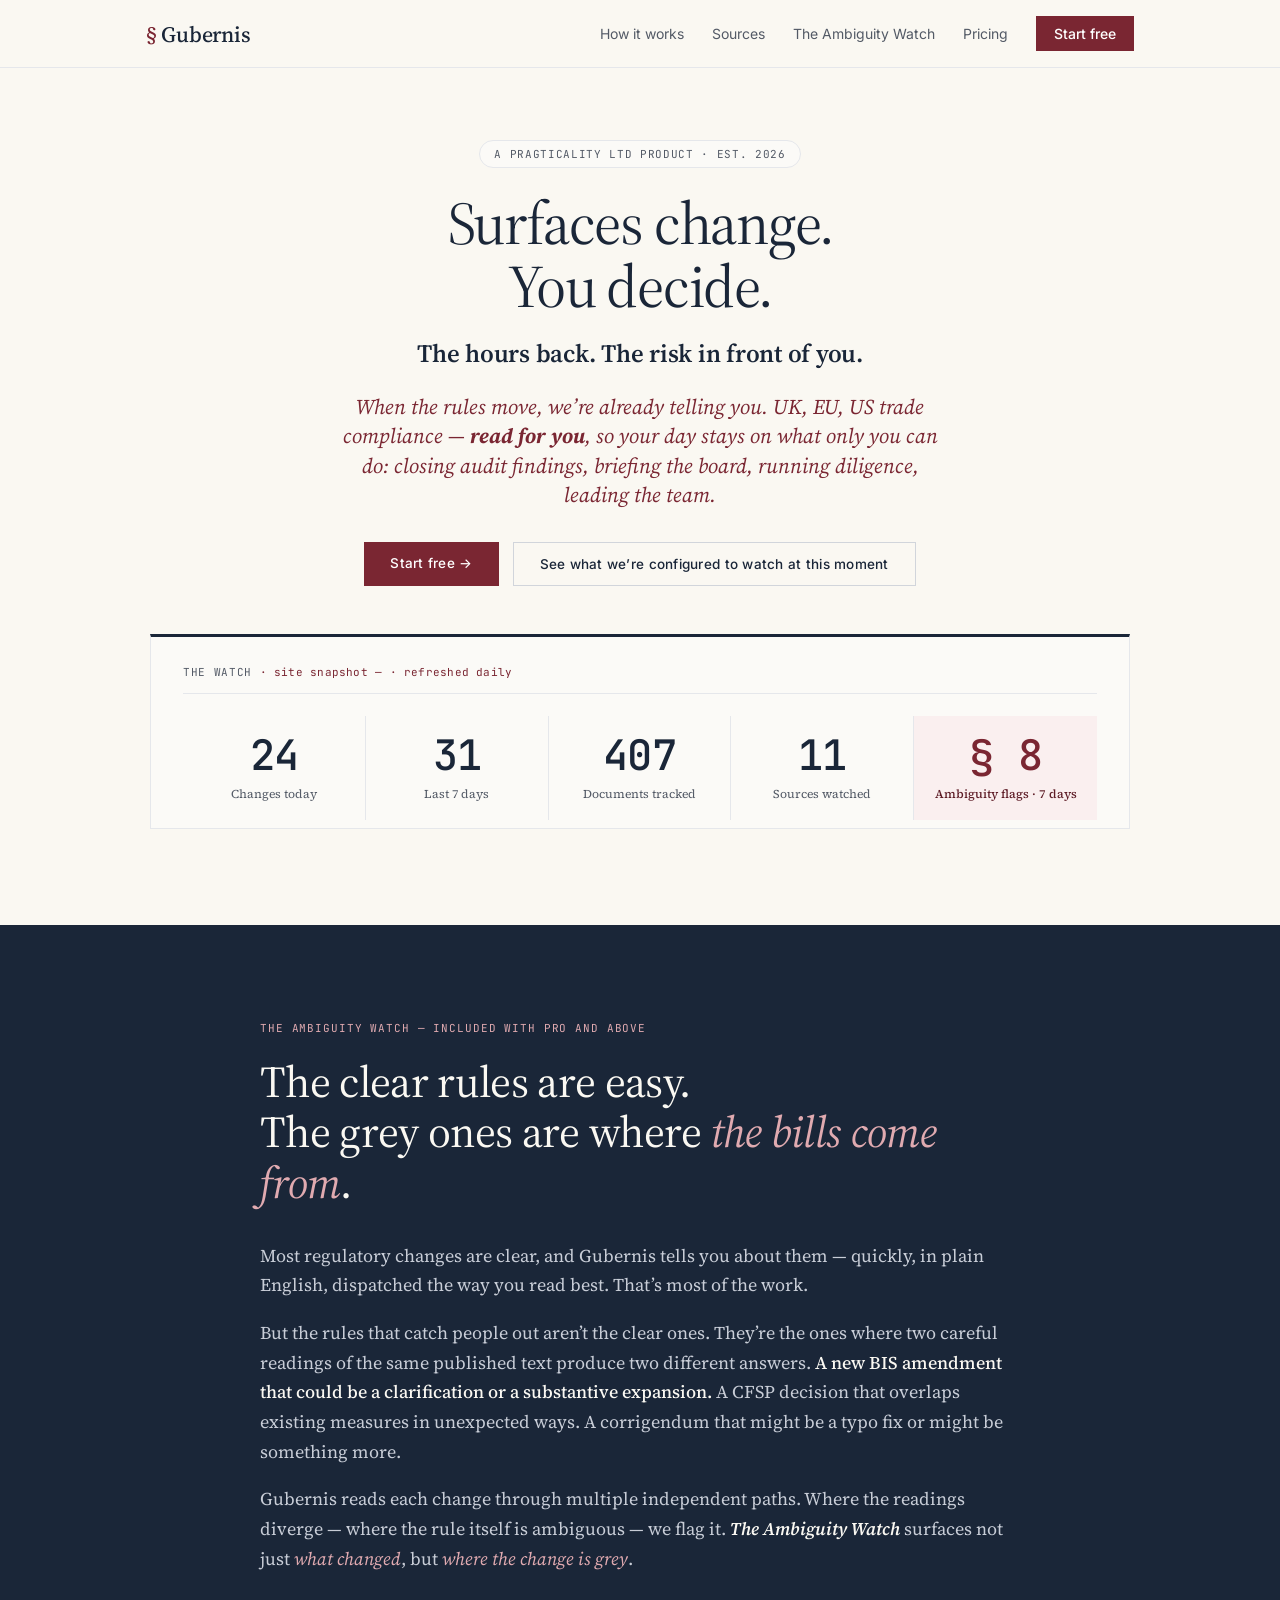
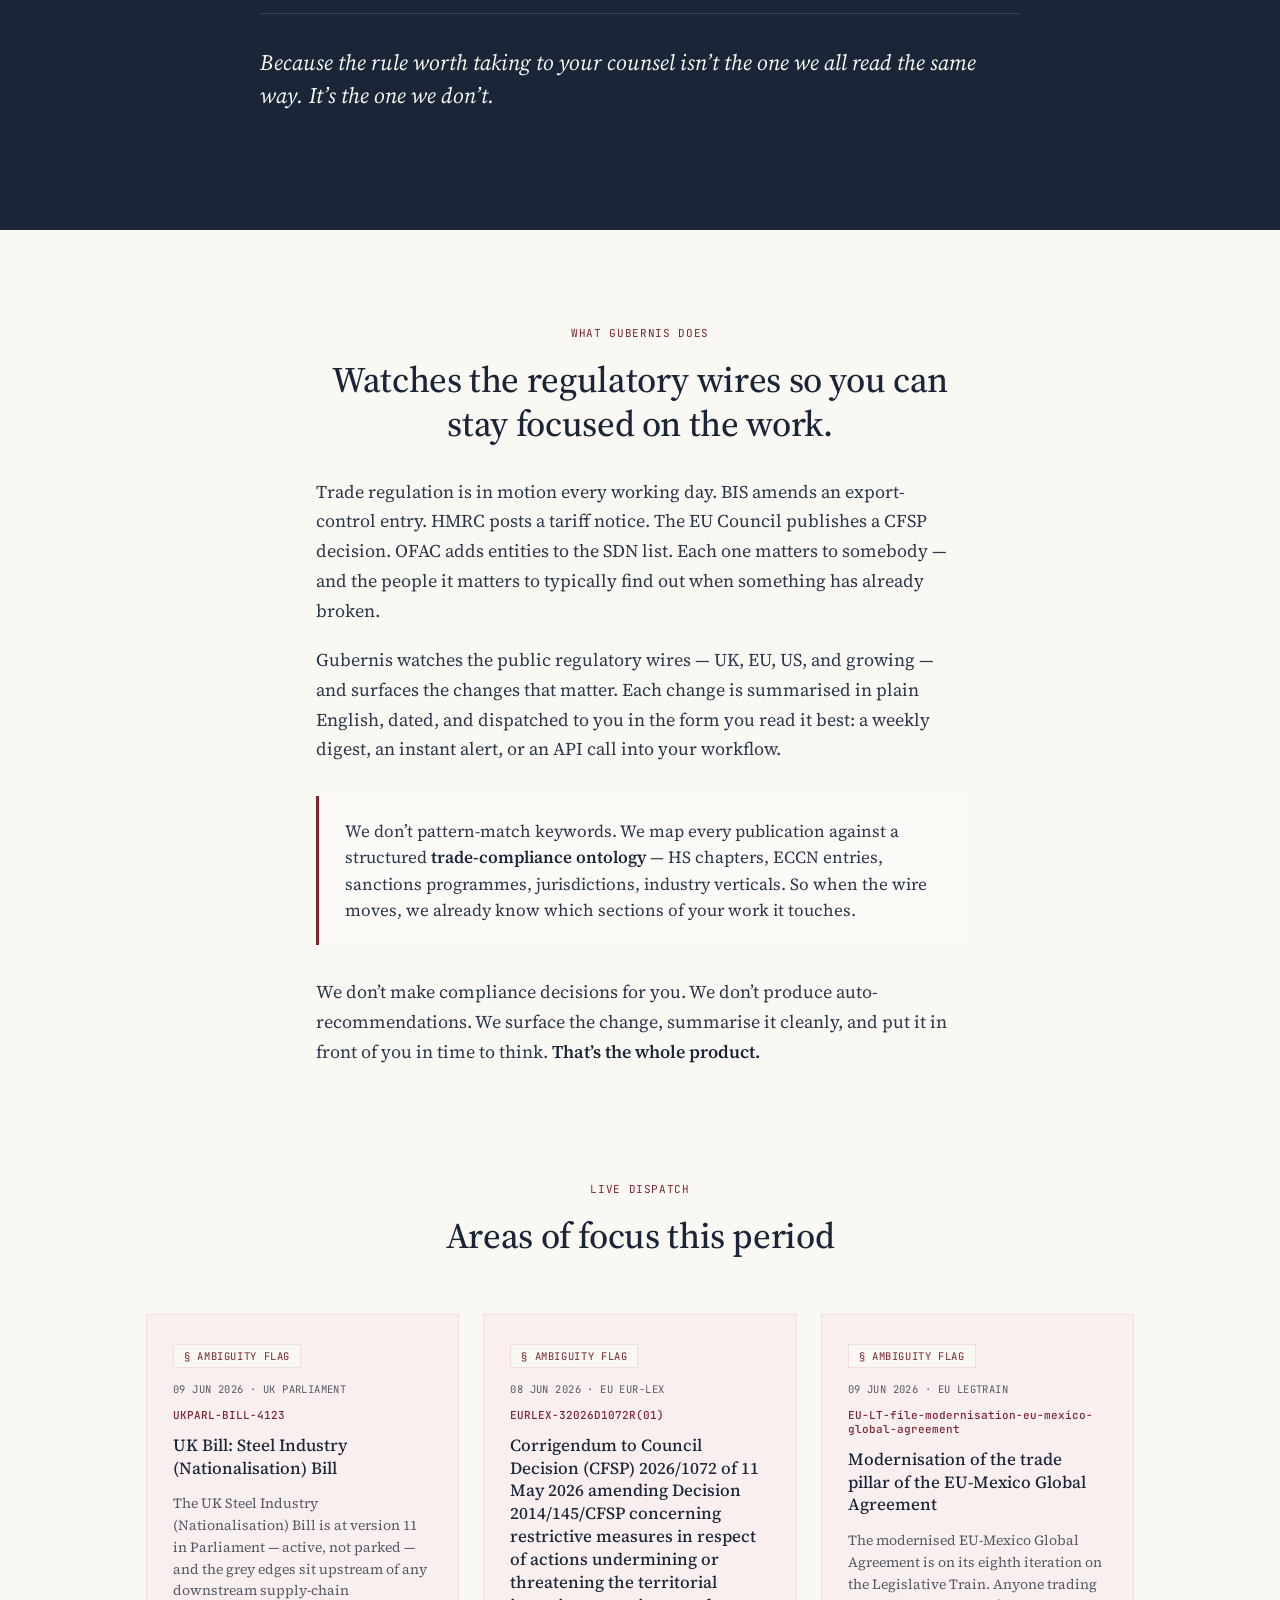
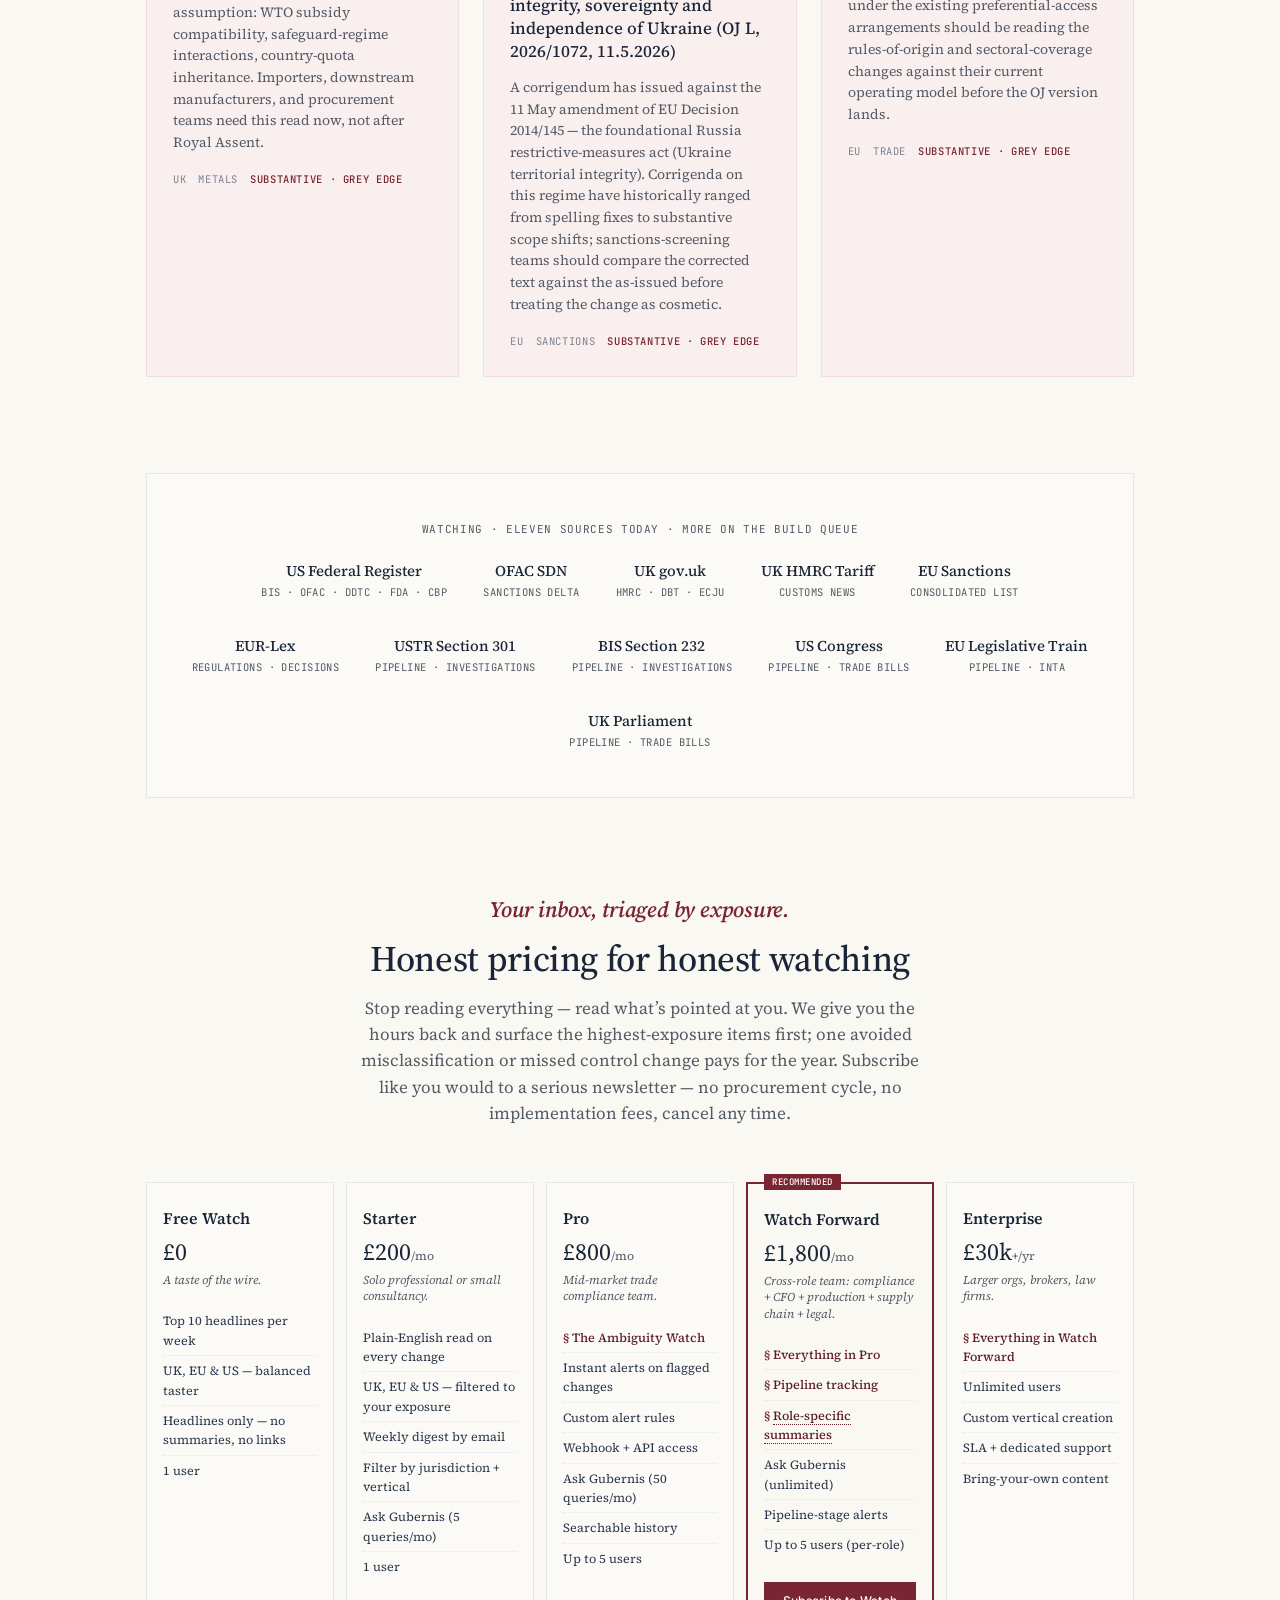
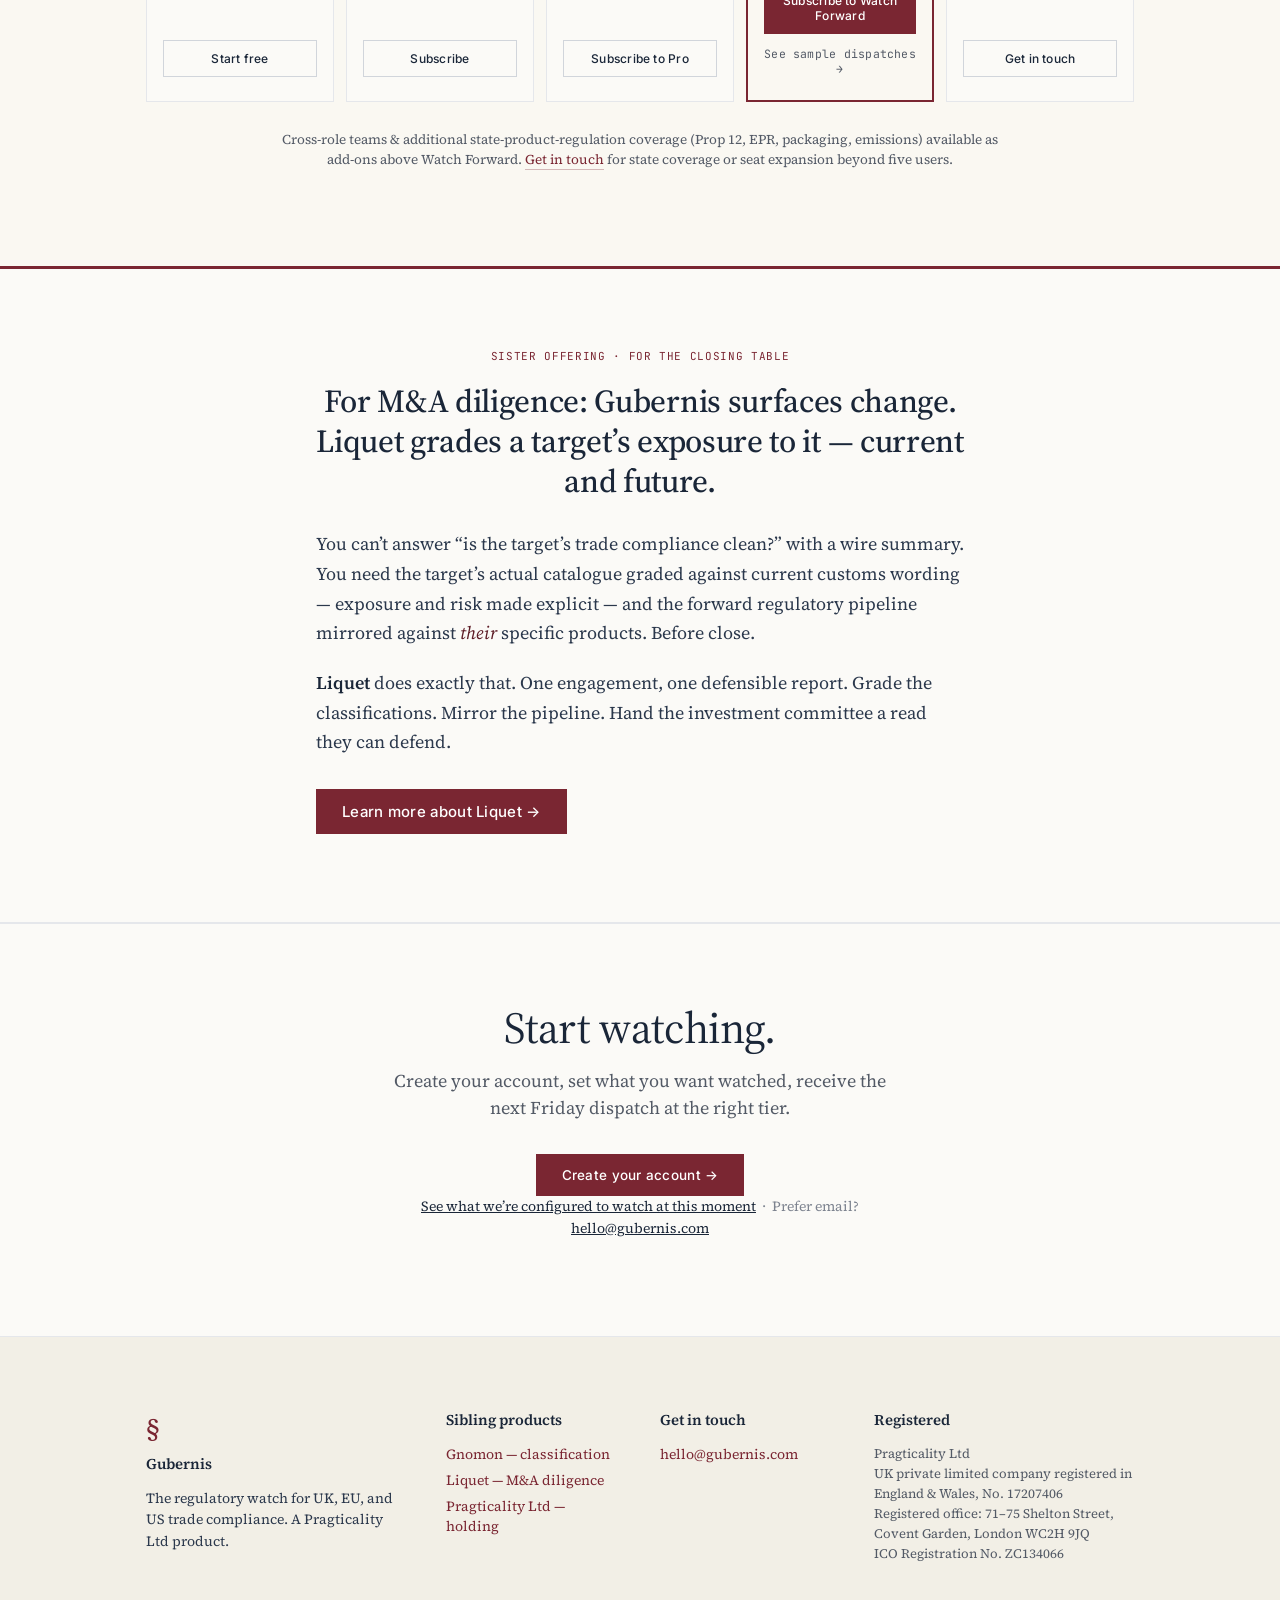
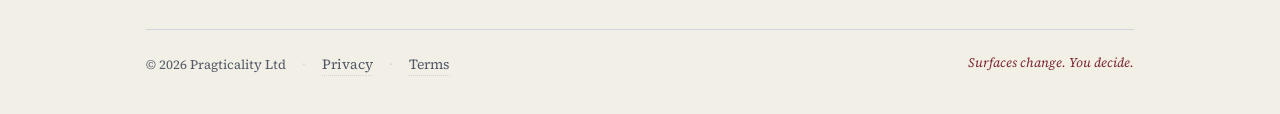
==== index.html @ a8a23b2e "pricing: free tier becomes 3-jurisdiction headlines-only taster; Starter pitch sharpened Mirrors the" ====
<!DOCTYPE html>
<html lang="en-GB">
<head>
<meta charset="UTF-8" />
<meta name="viewport" content="width=device-width, initial-scale=1.0" />
<title>Gubernis — Surfaces change. You decide.</title>
<meta name="description" content="Gubernis watches the regulatory wires — UK, EU, US — and surfaces the changes that matter. The Ambiguity Watch flags the rules where careful readings diverge. A Pragticality Ltd product." />
<meta name="theme-color" content="#FAF8F2" />

<!-- Open Graph -->
<meta property="og:title" content="Gubernis — Surfaces change. You decide." />
<meta property="og:description" content="Watches the regulatory wires; surfaces what changed; flags the grey edges. When the rules move, we're already telling you." />
<meta property="og:type" content="website" />
<meta property="og:url" content="https://gubernis.com/" />

<link rel="icon" type="image/svg+xml" href="/favicon.svg" />
<link rel="preconnect" href="https://fonts.googleapis.com">
<link rel="preconnect" href="https://fonts.gstatic.com" crossorigin>
<link href="https://fonts.googleapis.com/css2?family=Source+Serif+4:ital,opsz,wght@0,8..60,300;0,8..60,400;0,8..60,500;0,8..60,600;0,8..60,700;1,8..60,400&family=JetBrains+Mono:ital,wght@0,400;0,500;1,400&family=Inter:wght@400;500;600&display=swap" rel="stylesheet">
<link rel="stylesheet" href="/styles.css">
</head>

<body>

<header class="site-nav">
  <div class="container">
    <a href="/" class="wordmark"><span class="section-mark">§</span>Gubernis</a>
    <nav class="nav-links">
      <a href="#how-it-works">How it works</a>
      <a href="#sources">Sources</a>
      <a href="#ambiguity-watch">The Ambiguity Watch</a>
      <a href="#pricing">Pricing</a>
      <a href="https://app.gubernis.com/gubernis/app" class="cta">Start free</a>
    </nav>
  </div>
</header>

<main>

<!-- HERO -->
<section class="hero">
  <div class="container">
    <div class="badge">A Pragticality Ltd product · est. 2026</div>
    <h1>Surfaces change.<br/>You decide.</h1>
    <p class="hero-kicker">The hours back. The risk in front of you.</p>
    <div class="lead">When the rules move, we&rsquo;re already telling you. UK, EU, US trade compliance &mdash; <strong>read for you</strong>, so your day stays on what only you can do: closing audit findings, briefing the board, running diligence, leading the team.</div>
    <div class="cta-row">
      <a href="https://app.gubernis.com/gubernis/app" class="button primary-btn">Start free &rarr;</a>
      <a href="#this-week" class="button secondary-btn">See what we&rsquo;re configured to watch at this moment</a>
    </div>
  </div>
</section>

<!-- THE WATCH — live ledger -->
<section class="watch-section">
  <div class="container">
    <div class="ledger">
      <div class="ledger-label">
        The Watch
        <span class="ledger-time">· site snapshot <span data-count="as-of">—</span> · refreshed daily</span>
      </div>

      <div class="ledger-grid">
        <div class="ledger-cell">
          <div class="ledger-number" data-count="changes-today">24</div>
          <div class="ledger-caption">Changes today</div>
        </div>
        <div class="ledger-cell">
          <div class="ledger-number" data-count="changes-7d">31</div>
          <div class="ledger-caption">Last 7 days</div>
        </div>
        <div class="ledger-cell">
          <div class="ledger-number" data-count="documents-tracked">407</div>
          <div class="ledger-caption">Documents tracked</div>
        </div>
        <div class="ledger-cell">
          <div class="ledger-number" data-count="sources">11</div>
          <div class="ledger-caption">Sources watched</div>
        </div>
        <div class="ledger-cell oxblood">
          <div class="ledger-number" data-count="ambiguity-7d">&sect; 8</div>
          <div class="ledger-caption">Ambiguity flags &middot; 7 days</div>
        </div>
      </div>
    </div>
  </div>
</section>

<!-- AMBIGUITY WATCH — feature section on navy -->
<section id="ambiguity-watch" class="ambiguity-section">
  <div class="container container-narrow">
    <div class="section-label">The Ambiguity Watch — included with Pro and above</div>
    <h2>The clear rules are easy.<br/>The grey ones are where <em>the bills come from</em>.</h2>

    <div class="ambiguity-body">
      <p>
        Most regulatory changes are clear, and Gubernis tells you about them &mdash; quickly, in plain English, dispatched the way you read best. That&rsquo;s most of the work.
      </p>
      <p>
        But the rules that catch people out aren&rsquo;t the clear ones. They&rsquo;re the ones where two careful readings of the same published text produce two different answers. <strong>A new BIS amendment that could be a clarification or a substantive expansion.</strong> A CFSP decision that overlaps existing measures in unexpected ways. A corrigendum that might be a typo fix or might be something more.
      </p>
      <p>
        Gubernis reads each change through multiple independent paths. Where the readings diverge &mdash; where the rule itself is ambiguous &mdash; we flag it.
        <span class="watch-name">The Ambiguity Watch</span>
        surfaces not just <em>what changed</em>, but <em>where the change is grey</em>.
      </p>
      <p class="closer">
        Because the rule worth taking to your counsel isn&rsquo;t the one we all read the same way. It&rsquo;s the one we don&rsquo;t.
      </p>
    </div>
  </div>
</section>

<!-- WHAT GUBERNIS DOES — intro with ontology -->
<section id="how-it-works" class="intro-section">
  <div class="container container-narrow">
    <div class="section-label">What Gubernis does</div>
    <h2>Watches the regulatory wires so you can stay focused on the work.</h2>

    <div class="intro-body">
      <p>
        Trade regulation is in motion every working day. BIS amends an export-control entry. HMRC posts a tariff notice. The EU Council publishes a CFSP decision. OFAC adds entities to the SDN list. Each one matters to somebody &mdash; and the people it matters to typically find out when something has already broken.
      </p>
      <p>
        Gubernis watches the public regulatory wires &mdash; UK, EU, US, and growing &mdash; and surfaces the changes that matter. Each change is summarised in plain English, dated, and dispatched to you in the form you read it best: a weekly digest, an instant alert, or an API call into your workflow.
      </p>
      <span class="ontology-callout">
        We don&rsquo;t pattern-match keywords. We map every publication against a structured <strong>trade-compliance ontology</strong> &mdash; HS chapters, ECCN entries, sanctions programmes, jurisdictions, industry verticals. So when the wire moves, we already know which sections of your work it touches.
      </span>
      <p>
        We don&rsquo;t make compliance decisions for you. We don&rsquo;t produce auto-recommendations. We surface the change, summarise it cleanly, and put it in front of you in time to think. <strong>That&rsquo;s the whole product.</strong>
      </p>
    </div>
  </div>
</section>

<!-- WHAT CHANGED THIS WEEK -->
<section id="this-week" class="changed-section">
  <div class="container">
    <div class="section-head">
      <div class="section-label">Live dispatch</div>
      <h2>Areas of focus this period</h2>
    </div>

    <div class="featured-grid">
      <!-- featured-cards: start (managed by scripts/refresh_this_week_cards.py) -->

      <article class="card ambiguous">
        <span class="watch-flag">§ ambiguity flag</span>
        <div class="ts">09 Jun 2026 · UK Parliament</div>
        <div class="id">UKPARL-BILL-4123</div>
        <h3 class="card-title">UK Bill: Steel Industry (Nationalisation) Bill</h3>
        <p class="card-summary">The UK Steel Industry (Nationalisation) Bill is at version 11 in Parliament — active, not parked — and the grey edges sit upstream of any downstream supply-chain assumption: WTO subsidy compatibility, safeguard-regime interactions, country-quota inheritance. Importers, downstream manufacturers, and procurement teams need this read now, not after Royal Assent.</p>
        <div class="card-tags">
          <span class="tag">UK</span>
          <span class="tag">metals</span>
          <span class="tag sev">substantive · grey edge</span>
        </div>
      </article>

      <article class="card ambiguous">
        <span class="watch-flag">§ ambiguity flag</span>
        <div class="ts">08 Jun 2026 · EU EUR-Lex</div>
        <div class="id">EURLEX-32026D1072R(01)</div>
        <h3 class="card-title">Corrigendum to Council Decision (CFSP) 2026/1072 of 11 May 2026 amending Decision 2014/145/CFSP concerning restrictive measures in respect of actions undermining or threatening the territorial integrity, sovereignty and independence of Ukraine (OJ L, 2026/1072, 11.5.2026)</h3>
        <p class="card-summary">A corrigendum has issued against the 11 May amendment of EU Decision 2014/145 — the foundational Russia restrictive-measures act (Ukraine territorial integrity). Corrigenda on this regime have historically ranged from spelling fixes to substantive scope shifts; sanctions-screening teams should compare the corrected text against the as-issued before treating the change as cosmetic.</p>
        <div class="card-tags">
          <span class="tag">EU</span>
          <span class="tag">sanctions</span>
          <span class="tag sev">substantive · grey edge</span>
        </div>
      </article>

      <article class="card ambiguous">
        <span class="watch-flag">§ ambiguity flag</span>
        <div class="ts">09 Jun 2026 · EU LegTrain</div>
        <div class="id">EU-LT-file-modernisation-eu-mexico-global-agreement</div>
        <h3 class="card-title">Modernisation of the trade pillar of the EU-Mexico Global Agreement</h3>
        <p class="card-summary">The modernised EU-Mexico Global Agreement is on its eighth iteration on the Legislative Train. Anyone trading under the existing preferential-access arrangements should be reading the rules-of-origin and sectoral-coverage changes against their current operating model before the OJ version lands.</p>
        <div class="card-tags">
          <span class="tag">EU</span>
          <span class="tag">trade</span>
          <span class="tag sev">substantive · grey edge</span>
        </div>
      </article>

      <!-- featured-cards: end -->
    </div>
  </div>
</section>

<!-- SOURCES -->
<section id="sources" class="sources-section">
  <div class="container">
    <div class="sources-bar">
      <div class="section-label">Watching · eleven sources today · more on the build queue</div>
      <div class="sources-row">
        <div class="source">
          <div class="source-name">US Federal Register</div>
          <div class="source-sub">BIS · OFAC · DDTC · FDA · CBP</div>
        </div>
        <div class="source">
          <div class="source-name">OFAC SDN</div>
          <div class="source-sub">sanctions delta</div>
        </div>
        <div class="source">
          <div class="source-name">UK gov.uk</div>
          <div class="source-sub">HMRC · DBT · ECJU</div>
        </div>
        <div class="source">
          <div class="source-name">UK HMRC Tariff</div>
          <div class="source-sub">customs news</div>
        </div>
        <div class="source">
          <div class="source-name">EU Sanctions</div>
          <div class="source-sub">consolidated list</div>
        </div>
        <div class="source">
          <div class="source-name">EUR-Lex</div>
          <div class="source-sub">regulations · decisions</div>
        </div>
        <div class="source">
          <div class="source-name">USTR Section 301</div>
          <div class="source-sub">pipeline · investigations</div>
        </div>
        <div class="source">
          <div class="source-name">BIS Section 232</div>
          <div class="source-sub">pipeline · investigations</div>
        </div>
        <div class="source">
          <div class="source-name">US Congress</div>
          <div class="source-sub">pipeline · trade bills</div>
        </div>
        <div class="source">
          <div class="source-name">EU Legislative Train</div>
          <div class="source-sub">pipeline · INTA</div>
        </div>
        <div class="source">
          <div class="source-name">UK Parliament</div>
          <div class="source-sub">pipeline · trade bills</div>
        </div>
      </div>
    </div>
  </div>
</section>

<!-- PRICING -->
<section id="pricing" class="pricing-section">
  <div class="container">
    <div class="section-head">
      <div class="pricing-kicker">Your inbox, triaged by exposure.</div>
      <h2>Honest pricing for honest watching</h2>
      <p class="subhead">Stop reading everything &mdash; read what&rsquo;s pointed at you. We give you the hours back and surface the highest-exposure items first; one avoided misclassification or missed control change pays for the year. Subscribe like you would to a serious newsletter &mdash; no procurement cycle, no implementation fees, cancel any time.</p>
    </div>

    <div class="pricing-grid pricing-grid-five">

      <article class="tier">
        <div class="tier-name">Free Watch</div>
        <div class="tier-price">&pound;0</div>
        <div class="tier-for">A taste of the wire.</div>
        <ul class="tier-list">
          <li>Top 10 headlines per week</li>
          <li>UK, EU &amp; US &mdash; balanced taster</li>
          <li>Headlines only &mdash; no summaries, no links</li>
          <li>1 user</li>
        </ul>
        <a href="https://app.gubernis.com/gubernis/app" class="tier-cta">Start free</a>
      </article>

      <article class="tier">
        <div class="tier-name">Starter</div>
        <div class="tier-price">&pound;200<span class="tier-unit">/mo</span></div>
        <div class="tier-for">Solo professional or small consultancy.</div>
        <ul class="tier-list">
          <li>Plain-English read on every change</li>
          <li>UK, EU &amp; US &mdash; filtered to your exposure</li>
          <li>Weekly digest by email</li>
          <li>Filter by jurisdiction + vertical</li>
          <li>Ask Gubernis (5 queries/mo)</li>
          <li>1 user</li>
        </ul>
        <a href="https://app.gubernis.com/gubernis/app" class="tier-cta">Subscribe</a>
      </article>

      <article class="tier">
        <div class="tier-name">Pro</div>
        <div class="tier-price">&pound;800<span class="tier-unit">/mo</span></div>
        <div class="tier-for">Mid-market trade compliance team.</div>
        <ul class="tier-list">
          <li class="highlight">The Ambiguity Watch</li>
          <li>Instant alerts on flagged changes</li>
          <li>Custom alert rules</li>
          <li>Webhook + API access</li>
          <li>Ask Gubernis (50 queries/mo)</li>
          <li>Searchable history</li>
          <li>Up to 5 users</li>
        </ul>
        <a href="https://app.gubernis.com/gubernis/app" class="tier-cta">Subscribe to Pro</a>
      </article>

      <article class="tier recommended">
        <div class="tier-name">Watch Forward</div>
        <div class="tier-price">&pound;1,800<span class="tier-unit">/mo</span></div>
        <div class="tier-for">Cross-role team: compliance + CFO + production + supply chain + legal.</div>
        <ul class="tier-list">
          <li class="highlight">Everything in Pro</li>
          <li class="highlight">Pipeline tracking</li>
          <li class="highlight"><a href="/samples/" class="tier-inline-link">Role-specific summaries</a></li>
          <li>Ask Gubernis (unlimited)</li>
          <li>Pipeline-stage alerts</li>
          <li>Up to 5 users (per-role)</li>
        </ul>
        <a href="mailto:hello@gubernis.com?subject=Gubernis Watch Forward enquiry" class="tier-cta primary-cta">Subscribe to Watch Forward</a>
        <a href="/samples/" class="tier-secondary-link">See sample dispatches &rarr;</a>
      </article>

      <article class="tier">
        <div class="tier-name">Enterprise</div>
        <div class="tier-price">&pound;30k<span class="tier-unit">+/yr</span></div>
        <div class="tier-for">Larger orgs, brokers, law firms.</div>
        <ul class="tier-list">
          <li class="highlight">Everything in Watch Forward</li>
          <li>Unlimited users</li>
          <li>Custom vertical creation</li>
          <li>SLA + dedicated support</li>
          <li>Bring-your-own content</li>
        </ul>
        <a href="mailto:hello@gubernis.com?subject=Gubernis Enterprise enquiry" class="tier-cta">Get in touch</a>
      </article>

    </div>

    <p class="pricing-footnote">
      Cross-role teams &amp; additional state-product-regulation coverage (Prop&nbsp;12, EPR, packaging, emissions) available as
      add-ons above Watch Forward. <a href="mailto:hello@gubernis.com?subject=Gubernis add-ons enquiry">Get in touch</a>
      for state coverage or seat expansion beyond five users.
    </p>
  </div>
</section>

<!-- LIQUET TEASER — for the closing table -->
<section id="liquet" class="liquet-teaser-section">
  <div class="container container-narrow">
    <div class="section-label">Sister offering &middot; for the closing table</div>
    <h2>For M&amp;A diligence: Gubernis surfaces change.<br/>Liquet grades a target&rsquo;s exposure to it &mdash; current and future.</h2>
    <p>
      You can&rsquo;t answer &ldquo;is the target&rsquo;s trade compliance clean?&rdquo; with a wire summary. You need the target&rsquo;s actual catalogue graded against current customs wording &mdash; exposure and risk made explicit &mdash; and the forward regulatory pipeline mirrored against <em>their</em> specific products. Before close.
    </p>
    <p>
      <strong>Liquet</strong> does exactly that. One engagement, one defensible report. Grade the classifications. Mirror the pipeline. Hand the investment committee a read they can defend.
    </p>
    <a href="https://liquetma.com" class="liquet-cta">Learn more about Liquet &rarr;</a>
  </div>
</section>

<!-- FINAL CTA -->
<section id="sign-up" class="final-cta">
  <div class="container container-narrow">
    <h2>Start watching.</h2>
    <p>Create your account, set what you want watched, receive the next Friday dispatch at the right tier.</p>
    <a href="https://app.gubernis.com/gubernis/app" class="button primary-btn">Create your account &rarr;</a>
    <p class="cta-note">
      <a href="#this-week">See what we&rsquo;re configured to watch at this moment</a>
      &nbsp;&middot;&nbsp;
      Prefer email? <a href="mailto:hello@gubernis.com?subject=Gubernis enquiry">hello@gubernis.com</a>
    </p>
  </div>
</section>

</main>

<footer class="site-footer">
  <div class="container">
    <div class="footer-grid">
      <div>
        <div class="footer-mark">§</div>
        <h4>Gubernis</h4>
        <p>The regulatory watch for UK, EU, and US trade compliance. A Pragticality Ltd product.</p>
      </div>
      <div>
        <h4>Sibling products</h4>
        <a href="https://pragticality.com/ventures/#gnomon">Gnomon — classification</a>
        <a href="https://liquetma.com">Liquet — M&amp;A diligence</a>
        <a href="https://pragticality.com/">Pragticality Ltd — holding</a>
      </div>
      <div>
        <h4>Get in touch</h4>
        <a href="mailto:hello@gubernis.com">hello@gubernis.com</a>
      </div>
      <div>
        <h4>Registered</h4>
        <p class="small">
          Pragticality Ltd<br/>
          UK private limited company registered in<br/>
          England &amp; Wales, No. 17207406<br/>
          Registered office: 71&ndash;75 Shelton Street,<br/>
          Covent Garden, London WC2H 9JQ<br/>
          ICO Registration No. ZC134066
        </p>
      </div>
    </div>
    <div class="footer-bottom">
      <div class="footer-meta">
        <span>&copy; 2026 Pragticality Ltd</span>
        <span class="sep">·</span>
        <a href="/privacy/">Privacy</a>
        <span class="sep">·</span>
        <a href="/terms/">Terms</a>
      </div>
      <em>Surfaces change. You decide.</em>
    </div>
  </div>
</footer>

</body>
</html>
---- styles.css ----
/* ──────────────────────────────────────────────────────────────
   Gubernis — gubernis.com stylesheet
   Brand direction: pragticality-docs/gubernis/06_brand_direction.md
   Companion mockup: pragticality-docs/strategic_package/website/
                     gubernis-brand-direction.html
   ────────────────────────────────────────────────────────────── */

:root {
  --paper:        #FAF8F2;
  --paper-soft:   #F2EFE6;
  --paper-warm:   #FBFAF7;
  --ink:          #1A2638;
  --ink-soft:     #2B384C;
  --slate:        #535A66;
  --slate-soft:   #7D838F;
  --line:         #D1D5DB;
  --line-soft:    #E5E7EB;
  --oxblood:      #7A2632;
  --oxblood-deep: #5E1D27;
  --oxblood-soft: #F2DEE2;
  --oxblood-tint: #FAEFEF;
}

* { box-sizing: border-box; margin: 0; padding: 0; }
html { scroll-behavior: smooth; }
body {
  font-family: 'Source Serif 4', Georgia, serif;
  background: var(--paper);
  color: var(--ink);
  -webkit-font-smoothing: antialiased;
  text-rendering: optimizeLegibility;
  font-feature-settings: "kern" 1, "liga" 1;
}
a { color: var(--oxblood); text-decoration: none; }

.container {
  max-width: 1100px;
  margin: 0 auto;
  padding: 0 56px;
}
.container-narrow {
  max-width: 760px;
  margin: 0 auto;
}

/* The § mark — used in every wordmark */
.section-mark {
  color: var(--oxblood);
  font-weight: 500;
  font-style: normal;
  display: inline-block;
  margin-right: 0.18em;
  font-feature-settings: normal;
}

/* ────────────────────────────────────────────
   Site nav
   ──────────────────────────────────────────── */
.site-nav {
  border-bottom: 1px solid var(--line-soft);
  background: var(--paper);
  position: sticky;
  top: 0;
  z-index: 10;
  backdrop-filter: blur(8px);
  background: rgba(250, 248, 242, 0.95);
}
.site-nav .container {
  display: flex;
  justify-content: space-between;
  align-items: center;
  padding: 16px 56px;
}
.site-nav .wordmark {
  font-family: 'Source Serif 4', serif;
  font-size: 22px;
  font-weight: 500;
  color: var(--ink);
  letter-spacing: -0.005em;
}
.site-nav .nav-links {
  display: flex;
  gap: 28px;
  align-items: center;
  font-family: 'Inter', sans-serif;
  font-size: 14px;
}
.site-nav .nav-links a {
  color: var(--slate);
  transition: color 0.15s ease;
}
.site-nav .nav-links a:hover { color: var(--ink); }
.site-nav .nav-links a.cta {
  background: var(--oxblood);
  color: #FFFFFF;
  padding: 9px 18px;
  font-weight: 500;
  border-radius: 0;
}
.site-nav .nav-links a.cta:hover {
  background: var(--oxblood-deep);
  color: #FFFFFF;
}

/* ────────────────────────────────────────────
   Hero
   ──────────────────────────────────────────── */
.hero {
  padding: 72px 0 48px;
  text-align: center;
}
.hero .badge {
  display: inline-block;
  font-family: 'JetBrains Mono', monospace;
  font-size: 11px;
  color: var(--slate);
  background: var(--paper-warm);
  padding: 6px 14px;
  border: 1px solid var(--line-soft);
  border-radius: 100px;
  letter-spacing: 0.06em;
  text-transform: uppercase;
  margin-bottom: 24px;
}
.hero h1 {
  font-family: 'Source Serif 4', serif;
  font-size: 60px;
  font-weight: 400;
  line-height: 1.05;
  letter-spacing: -0.02em;
  color: var(--ink);
  margin-bottom: 22px;
}
.hero .lead {
  font-family: 'Source Serif 4', serif;
  font-size: 21px;
  font-style: italic;
  line-height: 1.4;
  color: var(--oxblood);
  margin-bottom: 32px;
  max-width: 620px;
  margin-left: auto;
  margin-right: auto;
}
.hero-kicker {
  font-family: 'Source Serif 4', serif;
  font-size: 25px;
  font-weight: 600;
  line-height: 1.2;
  letter-spacing: -0.01em;
  color: var(--ink);
  margin: -2px auto 24px;
  max-width: 620px;
}
.hero .cta-row {
  display: flex;
  gap: 14px;
  justify-content: center;
}

/* Buttons (shared) */
.button {
  font-family: 'Inter', sans-serif;
  font-size: 13.5px;
  font-weight: 500;
  padding: 13px 26px;
  text-decoration: none;
  letter-spacing: 0.02em;
  display: inline-block;
  transition: background 0.15s ease, border-color 0.15s ease;
}
.button.primary-btn {
  background: var(--oxblood);
  color: #FFFFFF;
}
.button.primary-btn:hover { background: var(--oxblood-deep); }
.button.secondary-btn {
  background: transparent;
  color: var(--ink);
  border: 1px solid var(--line);
}
.button.secondary-btn:hover { border-color: var(--ink); }

/* ────────────────────────────────────────────
   The Watch — live ledger
   ──────────────────────────────────────────── */
.watch-section {
  padding: 0 0 96px;
}
.ledger {
  max-width: 980px;
  margin: 0 auto;
  padding: 28px 32px 8px;
  background: var(--paper-warm);
  border: 1px solid var(--line-soft);
  border-top: 3px solid var(--ink);
}
.ledger-label {
  font-family: 'JetBrains Mono', monospace;
  font-size: 11px;
  color: var(--slate);
  text-transform: uppercase;
  letter-spacing: 0.06em;
  margin-bottom: 22px;
  padding-bottom: 14px;
  border-bottom: 1px solid var(--line-soft);
}
.ledger-label .ledger-time {
  color: var(--oxblood);
  text-transform: none;
  letter-spacing: 0.02em;
}
.ledger-grid {
  display: grid;
  grid-template-columns: repeat(5, 1fr);
  gap: 0;
}
.ledger-cell {
  text-align: center;
  padding: 18px 12px;
  border-right: 1px solid var(--line-soft);
}
.ledger-cell:last-child { border-right: 0; }
.ledger-cell.oxblood {
  background: var(--oxblood-tint);
}
.ledger-number {
  font-family: 'JetBrains Mono', monospace;
  font-size: 42px;
  font-weight: 500;
  color: var(--ink);
  line-height: 1;
  margin-bottom: 10px;
  letter-spacing: -0.02em;
}
.ledger-cell.oxblood .ledger-number {
  color: var(--oxblood);
}
.ledger-caption {
  font-family: 'Source Serif 4', serif;
  font-size: 12px;
  color: var(--slate);
  line-height: 1.35;
}
.ledger-cell.oxblood .ledger-caption {
  color: var(--oxblood-deep);
  font-weight: 500;
}

/* ────────────────────────────────────────────
   The Ambiguity Watch — feature section
   ──────────────────────────────────────────── */
.ambiguity-section {
  background: var(--ink);
  color: var(--paper);
  padding: 96px 56px 100px;
}
.ambiguity-section .container-narrow {
  max-width: 760px;
  padding: 0;
}
.ambiguity-section .section-label {
  font-family: 'JetBrains Mono', monospace;
  font-size: 11px;
  color: #E0AAB0;
  text-transform: uppercase;
  letter-spacing: 0.08em;
  margin-bottom: 22px;
}
.ambiguity-section h2 {
  font-family: 'Source Serif 4', serif;
  font-size: 44px;
  font-weight: 400;
  line-height: 1.15;
  color: var(--paper);
  margin-bottom: 32px;
  letter-spacing: -0.015em;
}
.ambiguity-section h2 em {
  color: #E0AAB0;
  font-style: italic;
}
.ambiguity-body {
  font-family: 'Source Serif 4', serif;
  font-size: 18px;
  line-height: 1.65;
  color: #C8CDD7;
}
.ambiguity-body p { margin-bottom: 18px; }
.ambiguity-body strong {
  color: var(--paper);
  font-weight: 500;
}
.ambiguity-body em {
  color: #E0AAB0;
  font-style: italic;
}
.ambiguity-body .watch-name {
  color: var(--paper);
  font-weight: 600;
  font-style: italic;
}
.ambiguity-body .closer {
  font-family: 'Source Serif 4', serif;
  font-size: 22px;
  font-style: italic;
  color: var(--paper);
  margin-top: 40px;
  padding-top: 32px;
  border-top: 1px solid rgba(255, 255, 255, 0.12);
  line-height: 1.5;
}

/* ────────────────────────────────────────────
   Intro — what Gubernis does (with ontology)
   ──────────────────────────────────────────── */
.intro-section {
  padding: 96px 0 96px;
}
.intro-section .section-label {
  font-family: 'JetBrains Mono', monospace;
  font-size: 11px;
  color: var(--oxblood);
  text-transform: uppercase;
  letter-spacing: 0.06em;
  margin-bottom: 18px;
  text-align: center;
}
.intro-section h2 {
  font-family: 'Source Serif 4', serif;
  font-size: 36px;
  font-weight: 500;
  line-height: 1.2;
  color: var(--ink);
  margin-bottom: 32px;
  letter-spacing: -0.01em;
  text-align: center;
}
.intro-body {
  font-family: 'Source Serif 4', serif;
  font-size: 18px;
  line-height: 1.65;
  color: var(--ink-soft);
}
.intro-body p { margin-bottom: 20px; }
.intro-body strong {
  font-weight: 600;
  color: var(--ink);
}
.intro-body .ontology-callout {
  display: block;
  margin: 32px 0;
  padding: 22px 26px;
  background: var(--paper-warm);
  border-left: 3px solid var(--oxblood);
  font-size: 17px;
  line-height: 1.55;
}

/* ────────────────────────────────────────────
   What changed this week — cards
   ──────────────────────────────────────────── */
.changed-section {
  padding: 0 0 96px;
}
.changed-section .section-head {
  text-align: center;
  margin-bottom: 56px;
}
.changed-section .section-label {
  font-family: 'JetBrains Mono', monospace;
  font-size: 11px;
  color: var(--oxblood);
  text-transform: uppercase;
  letter-spacing: 0.06em;
  margin-bottom: 18px;
}
.changed-section h2 {
  font-family: 'Source Serif 4', serif;
  font-size: 36px;
  font-weight: 500;
  line-height: 1.2;
  color: var(--ink);
  letter-spacing: -0.01em;
}

.featured-grid {
  display: grid;
  grid-template-columns: repeat(3, 1fr);
  gap: 24px;
}
.card {
  background: var(--paper-warm);
  border: 1px solid var(--line-soft);
  padding: 28px 26px;
}
.card .ts {
  font-family: 'JetBrains Mono', monospace;
  font-size: 10.5px;
  color: var(--slate);
  margin-bottom: 12px;
  letter-spacing: 0.04em;
  text-transform: uppercase;
}
.card .id {
  font-family: 'JetBrains Mono', monospace;
  font-size: 11px;
  color: var(--oxblood);
  font-weight: 500;
  margin-bottom: 12px;
}
.card-title {
  font-family: 'Source Serif 4', serif;
  font-size: 17px;
  font-weight: 500;
  color: var(--ink);
  line-height: 1.35;
  margin-bottom: 14px;
}
.card-summary {
  font-family: 'Source Serif 4', serif;
  font-size: 14px;
  color: var(--slate);
  line-height: 1.55;
  margin-bottom: 18px;
}
.card-tags {
  font-family: 'JetBrains Mono', monospace;
  font-size: 10.5px;
  text-transform: uppercase;
  letter-spacing: 0.06em;
  display: flex;
  gap: 12px;
  flex-wrap: wrap;
}
.card .tag {
  color: var(--slate-soft);
}
.card .tag.sev {
  color: var(--oxblood);
  font-weight: 500;
}
.card.ambiguous {
  border-color: var(--oxblood-soft);
  background: var(--oxblood-tint);
}
.card.ambiguous .watch-flag {
  display: inline-block;
  font-family: 'JetBrains Mono', monospace;
  font-size: 10.5px;
  color: var(--oxblood);
  background: var(--paper);
  padding: 4px 10px;
  text-transform: uppercase;
  letter-spacing: 0.06em;
  margin-bottom: 14px;
  border: 1px solid var(--oxblood-soft);
}

/* ────────────────────────────────────────────
   Sources bar
   ──────────────────────────────────────────── */
.sources-section {
  padding: 0 0 96px;
}
.sources-bar {
  text-align: center;
  padding: 48px 32px;
  background: var(--paper-warm);
  border: 1px solid var(--line-soft);
}
.sources-bar .section-label {
  font-family: 'JetBrains Mono', monospace;
  font-size: 11px;
  color: var(--slate);
  text-transform: uppercase;
  letter-spacing: 0.06em;
  margin-bottom: 24px;
}
.sources-row {
  display: flex;
  justify-content: center;
  gap: 36px;
  flex-wrap: wrap;
}
.source {
  text-align: center;
}
.source-name {
  font-family: 'Source Serif 4', serif;
  font-size: 15px;
  color: var(--ink);
  font-weight: 500;
}
.source-sub {
  font-family: 'JetBrains Mono', monospace;
  font-size: 10.5px;
  color: var(--slate);
  margin-top: 4px;
  letter-spacing: 0.04em;
  text-transform: uppercase;
}

/* ────────────────────────────────────────────
   Pricing
   ──────────────────────────────────────────── */
.pricing-section {
  padding: 0 0 96px;
}
.pricing-section .section-head {
  text-align: center;
  margin-bottom: 56px;
}
.pricing-section .pricing-kicker {
  font-family: 'Source Serif 4', serif;
  font-size: 22px;
  font-weight: 600;
  font-style: italic;
  color: var(--oxblood);
  margin-bottom: 10px;
  letter-spacing: -0.01em;
}
.pricing-section h2 {
  font-family: 'Source Serif 4', serif;
  font-size: 36px;
  font-weight: 500;
  color: var(--ink);
  margin-bottom: 12px;
  letter-spacing: -0.01em;
}
.pricing-section .subhead {
  font-family: 'Source Serif 4', serif;
  font-size: 17px;
  color: var(--slate);
  max-width: 560px;
  margin: 0 auto;
  line-height: 1.55;
}
.pricing-grid {
  display: grid;
  grid-template-columns: repeat(4, 1fr);
  gap: 16px;
}
.pricing-grid-five {
  grid-template-columns: repeat(5, 1fr);
  gap: 12px;
}
.pricing-grid-five .tier { padding: 24px 16px; }
.pricing-grid-five .tier-name { font-size: 16px; }
.pricing-grid-five .tier-price { font-size: 24px; }
.pricing-grid-five .tier-unit { font-size: 12px; }
.pricing-grid-five .tier-for { font-size: 12px; line-height: 1.35; }
.pricing-grid-five .tier-list { font-size: 12.5px; }
.pricing-grid-five .tier-cta { font-size: 12px; padding: 10px 14px; }
.pricing-grid-five .tier.recommended::before {
  font-size: 9px;
  padding: 2px 8px;
  left: 16px;
}
.pricing-footnote {
  text-align: center;
  margin-top: 28px;
  font-family: 'Source Serif 4', serif;
  font-size: 13.5px;
  color: var(--slate);
  line-height: 1.5;
  max-width: 720px;
  margin-left: auto;
  margin-right: auto;
}
.pricing-footnote a {
  color: var(--oxblood);
  border-bottom: 1px solid rgba(122, 38, 50, 0.3);
}
.tier {
  border: 1px solid var(--line-soft);
  padding: 28px 22px;
  background: var(--paper-warm);
  display: flex;
  flex-direction: column;
}
.tier.recommended {
  border: 2px solid var(--oxblood);
  background: var(--paper);
  position: relative;
}
.tier.recommended::before {
  content: "RECOMMENDED";
  position: absolute;
  top: -10px;
  left: 22px;
  background: var(--oxblood);
  color: #FFFFFF;
  font-family: 'JetBrains Mono', monospace;
  font-size: 9.5px;
  font-weight: 500;
  padding: 3px 10px;
  letter-spacing: 0.06em;
}
.tier-name {
  font-family: 'Source Serif 4', serif;
  font-size: 18px;
  font-weight: 600;
  color: var(--ink);
  margin-bottom: 6px;
}
.tier-price {
  font-family: 'Source Serif 4', serif;
  font-size: 28px;
  font-weight: 400;
  color: var(--ink);
  margin-bottom: 4px;
}
.tier-unit {
  font-size: 13px;
  color: var(--slate);
}
.tier-for {
  font-family: 'Source Serif 4', serif;
  font-size: 13px;
  font-style: italic;
  color: var(--slate);
  margin-bottom: 18px;
  line-height: 1.4;
}
.tier-list {
  list-style: none;
  padding: 0;
  margin: 0 0 22px 0;
  font-family: 'Source Serif 4', serif;
  font-size: 13.5px;
  color: var(--ink-soft);
  line-height: 1.55;
  flex: 1;
}
.tier-list li {
  padding: 5px 0;
  border-bottom: 1px dotted var(--line-soft);
}
.tier-list li:last-child { border-bottom: 0; }
.tier-list li.highlight {
  color: var(--oxblood-deep);
  font-weight: 500;
}
.tier-list li.highlight::before {
  content: "§ ";
  color: var(--oxblood);
  font-weight: 600;
}
.tier-cta {
  display: block;
  text-align: center;
  font-family: 'Inter', sans-serif;
  font-size: 13px;
  font-weight: 500;
  padding: 12px 18px;
  background: transparent;
  color: var(--ink);
  border: 1px solid var(--line);
  letter-spacing: 0.02em;
  margin-top: auto;
  transition: border-color 0.15s ease;
}
.tier-cta:hover { border-color: var(--ink); }
.tier-cta.primary-cta {
  background: var(--oxblood);
  color: #FFFFFF;
  border-color: var(--oxblood);
}
.tier-cta.primary-cta:hover {
  background: var(--oxblood-deep);
  border-color: var(--oxblood-deep);
}

/* ────────────────────────────────────────────
   Final CTA
   ──────────────────────────────────────────── */
.final-cta {
  text-align: center;
  padding: 80px 32px 96px;
  background: var(--paper-warm);
  border-top: 1px solid var(--line-soft);
  border-bottom: 1px solid var(--line-soft);
}
.final-cta h2 {
  font-family: 'Source Serif 4', serif;
  font-size: 44px;
  font-weight: 400;
  color: var(--ink);
  margin-bottom: 14px;
  line-height: 1.1;
  letter-spacing: -0.015em;
}
.final-cta p {
  font-family: 'Source Serif 4', serif;
  font-size: 18px;
  color: var(--slate);
  margin-bottom: 32px;
  max-width: 520px;
  margin-left: auto;
  margin-right: auto;
  line-height: 1.55;
}
.final-cta .cta-row {
  display: flex;
  gap: 14px;
  justify-content: center;
  margin-bottom: 22px;
}
.final-cta .cta-note {
  font-size: 14px;
  color: var(--slate-soft);
  max-width: 480px;
  margin: 0 auto;
}
.final-cta .cta-note em { color: var(--oxblood-deep); font-style: italic; font-weight: 500; }
.final-cta .cta-note + .cta-note { margin-top: 12px; font-size: 13px; }
.final-cta .cta-note a { color: var(--ink); text-decoration: underline; }

/* Early-access signup form */
.signup-form {
  display: flex;
  gap: 10px;
  justify-content: center;
  max-width: 520px;
  margin: 0 auto 22px;
  flex-wrap: wrap;
}
.signup-form input[type="email"] {
  flex: 1 1 280px;
  font-family: 'Inter', sans-serif;
  font-size: 14px;
  padding: 12px 14px;
  border: 1px solid var(--line);
  background: #FFFFFF;
  color: var(--ink);
  letter-spacing: 0.01em;
}
.signup-form input[type="email"]:focus {
  outline: none;
  border-color: var(--oxblood);
}
.signup-form .button { padding: 12px 22px; cursor: pointer; border: 0; font-family: 'Inter', sans-serif; }
/* Screen-reader-only utility */
.visually-hidden {
  position: absolute;
  width: 1px; height: 1px;
  padding: 0; margin: -1px;
  overflow: hidden;
  clip: rect(0 0 0 0); white-space: nowrap; border: 0;
}

/* ────────────────────────────────────────────
   Liquet teaser — sister offering
   ──────────────────────────────────────────── */
.liquet-teaser-section {
  padding: 80px 0 88px;
  background: var(--paper-warm);
  border-top: 3px solid var(--oxblood);
  border-bottom: 1px solid var(--line-soft);
}
.liquet-teaser-section .section-label {
  font-family: 'JetBrains Mono', monospace;
  font-size: 11px;
  color: var(--oxblood);
  text-transform: uppercase;
  letter-spacing: 0.06em;
  margin-bottom: 18px;
  text-align: center;
}
.liquet-teaser-section h2 {
  font-family: 'Source Serif 4', serif;
  font-size: 32px;
  font-weight: 500;
  line-height: 1.25;
  color: var(--ink);
  margin-bottom: 28px;
  letter-spacing: -0.01em;
  text-align: center;
}
.liquet-teaser-section p {
  font-family: 'Source Serif 4', serif;
  font-size: 18px;
  line-height: 1.65;
  color: var(--ink-soft);
  margin-bottom: 20px;
}
.liquet-teaser-section strong { font-weight: 600; color: var(--ink); }
.liquet-teaser-section em { font-style: italic; color: var(--oxblood-deep); }

.liquet-cta {
  font-family: 'Inter', sans-serif;
  font-size: 15px;
  font-weight: 500;
  letter-spacing: 0.02em;
  display: inline-block;
  background: var(--oxblood);
  color: #FFFFFF;
  padding: 13px 26px;
  margin-top: 12px;
  text-decoration: none;
  transition: background 0.15s ease;
}
.liquet-cta:hover { background: var(--oxblood-deep); color: #FFFFFF; }

/* ────────────────────────────────────────────
   Footer
   ──────────────────────────────────────────── */
.site-footer {
  background: var(--paper-soft);
  padding: 72px 0 32px;
  margin-top: 0;
}
.footer-grid {
  display: grid;
  grid-template-columns: 1.5fr 1fr 1fr 1.5fr;
  gap: 40px;
  margin-bottom: 56px;
}
.site-footer h4 {
  font-family: 'Source Serif 4', serif;
  font-size: 15px;
  font-weight: 600;
  color: var(--ink);
  margin-bottom: 14px;
}
.site-footer p {
  font-family: 'Source Serif 4', serif;
  font-size: 14px;
  color: var(--ink-soft);
  line-height: 1.55;
  margin-bottom: 8px;
}
.site-footer p.small {
  font-size: 13px;
  color: var(--slate);
}
.site-footer a {
  font-family: 'Source Serif 4', serif;
  font-size: 14px;
  color: var(--oxblood);
  display: block;
  margin-bottom: 6px;
  transition: color 0.15s ease;
}
.site-footer a:hover {
  color: var(--oxblood-deep);
  text-decoration: underline;
}
.footer-mark {
  font-family: 'Source Serif 4', serif;
  font-size: 28px;
  color: var(--oxblood);
  font-weight: 500;
  margin-bottom: 6px;
}
.footer-bottom {
  display: flex;
  justify-content: space-between;
  padding-top: 24px;
  border-top: 1px solid var(--line);
  font-family: 'Source Serif 4', serif;
  font-size: 13px;
  color: var(--slate);
}
.footer-bottom em { color: var(--oxblood); font-style: italic; }
.footer-bottom .footer-meta {
  display: flex;
  gap: 16px;
  align-items: baseline;
}
.footer-bottom .footer-meta a {
  color: var(--slate);
  text-decoration: none;
  border-bottom: 1px dotted var(--line);
  padding-bottom: 1px;
}
.footer-bottom .footer-meta a:hover {
  color: var(--ink);
  border-bottom-color: var(--ink);
}
.footer-bottom .footer-meta .sep {
  color: var(--line);
}

/* ────────────────────────────────────────────
   Responsive
   ──────────────────────────────────────────── */
@media (max-width: 900px) {
  .container { padding: 0 28px; }
  .site-nav .container { padding: 14px 28px; }
  .site-nav .nav-links { gap: 18px; font-size: 13px; }
  .site-nav .nav-links a:not(.cta) { display: none; }

  .hero { padding: 48px 0 32px; }
  .hero h1 { font-size: 42px; }
  .hero-kicker { font-size: 19px; }
  .pricing-section .pricing-kicker { font-size: 18px; }
  .hero .lead { font-size: 18px; }
  .hero .cta-row { flex-direction: column; align-items: center; }

  .ledger { padding: 22px 18px 4px; }
  .ledger-grid {
    grid-template-columns: repeat(2, 1fr);
  }
  .ledger-cell {
    border-right: 0;
    border-bottom: 1px solid var(--line-soft);
    padding: 14px 8px;
  }
  .ledger-number { font-size: 36px; }

  .ambiguity-section { padding: 64px 28px; }
  .ambiguity-section h2 { font-size: 32px; }
  .ambiguity-body .closer { font-size: 18px; }

  .intro-section { padding: 64px 0; }
  .intro-section h2 { font-size: 28px; }

  .featured-grid,
  .pricing-grid,
  .pricing-grid-five { grid-template-columns: 1fr; }

  .sources-row { gap: 24px; }

  .final-cta { padding: 56px 24px 72px; }
  .final-cta h2 { font-size: 32px; }
  .final-cta .cta-row { flex-direction: column; align-items: center; }

  .footer-grid {
    grid-template-columns: 1fr;
    gap: 28px;
  }
  .footer-bottom {
    flex-direction: column;
    gap: 8px;
    text-align: center;
  }
}

/* ────────────────────────────────────────────
   Legal pages (privacy, terms)
   Long-form content with numbered sections.
   ──────────────────────────────────────────── */
.legal-hero {
  background: var(--paper);
  padding: 72px 0 32px;
}
.legal-hero .legal-eyebrow {
  font-family: 'JetBrains Mono', monospace;
  font-size: 13px;
  color: var(--slate-soft);
  letter-spacing: 0.04em;
  text-transform: uppercase;
  margin-bottom: 18px;
}
.legal-hero h1 {
  font-family: 'Source Serif 4', serif;
  font-size: 44px;
  line-height: 1.15;
  font-weight: 500;
  letter-spacing: -0.02em;
  margin: 0 0 18px;
}
.legal-hero h1 em {
  font-style: italic;
  color: var(--oxblood-deep);
}
.legal-hero .legal-sub {
  font-family: 'Source Serif 4', serif;
  font-size: 18px;
  line-height: 1.55;
  color: var(--slate-soft);
  max-width: 620px;
}

.legal-section {
  background: var(--paper);
  padding: 32px 0 96px;
}
.legal-prose {
  font-family: 'Source Serif 4', serif;
  font-size: 16.5px;
  line-height: 1.65;
  color: var(--ink);
  max-width: 720px;
}
.legal-prose .legal-meta {
  font-family: 'JetBrains Mono', monospace;
  font-size: 13.5px;
  color: var(--slate-soft);
  margin: 0 0 40px;
}
.legal-prose h3 {
  font-family: 'Source Serif 4', serif;
  font-size: 22px;
  font-weight: 600;
  letter-spacing: -0.01em;
  margin: 40px 0 14px;
}
.legal-prose p {
  margin: 0 0 14px;
}
.legal-prose ul {
  margin: 0 0 14px;
  padding-left: 22px;
}
.legal-prose li {
  margin-bottom: 8px;
}
.legal-prose strong {
  font-weight: 600;
  color: var(--ink);
}
.legal-prose em {
  font-style: italic;
}
.legal-prose code {
  font-family: 'JetBrains Mono', monospace;
  font-size: 14px;
  color: var(--oxblood-deep);
}
.legal-prose a {
  color: var(--oxblood);
  text-decoration: underline;
}
.legal-prose a:hover {
  color: var(--oxblood-deep);
}
.legal-prose .legal-back {
  margin-top: 48px;
  padding-top: 24px;
  border-top: 1px solid var(--line);
  font-size: 15px;
}

@media (max-width: 720px) {
  .legal-hero { padding: 56px 0 24px; }
  .legal-hero h1 { font-size: 32px; }
  .legal-section { padding: 24px 0 64px; }
  .legal-prose { font-size: 16px; }
  .legal-prose h3 { font-size: 19px; margin-top: 32px; }
}

/* Pricing card — link styles for the "See samples" pointer */
.tier-inline-link {
  color: inherit;
  border-bottom: 1px dotted currentColor;
  text-decoration: none;
}
.tier-inline-link:hover { color: var(--oxblood); border-bottom-color: var(--oxblood); }
.tier-secondary-link {
  display: block;
  margin-top: 12px;
  font-family: 'JetBrains Mono', monospace;
  font-size: 11.5px;
  color: var(--slate);
  text-align: center;
  text-decoration: none;
  letter-spacing: 0.02em;
}
.tier-secondary-link:hover { color: var(--oxblood); }

/* ────────────────────────────────────────────
   Sample dispatches (/samples/)
   Five Watch-Forward example reports stacked
   on one page with sticky jump-nav.
   ──────────────────────────────────────────── */
.samples-hero {
  background: var(--paper);
  padding: 80px 0 32px;
}
.samples-eyebrow {
  font-family: 'JetBrains Mono', monospace;
  font-size: 13px;
  color: var(--slate-soft);
  letter-spacing: 0.04em;
  text-transform: uppercase;
  margin-bottom: 18px;
}
.samples-hero h1 {
  font-family: 'Source Serif 4', serif;
  font-size: 48px;
  line-height: 1.1;
  font-weight: 500;
  letter-spacing: -0.02em;
  margin: 0 0 22px;
}
.samples-hero h1 em {
  font-style: italic;
  color: var(--oxblood-deep);
}
.samples-hero .samples-sub {
  font-family: 'Source Serif 4', serif;
  font-size: 18px;
  line-height: 1.55;
  color: var(--slate-soft);
  max-width: 640px;
}
.samples-hero .samples-disclaimer {
  font-family: 'Source Serif 4', serif;
  font-size: 14.5px;
  line-height: 1.55;
  color: var(--slate);
  max-width: 700px;
  margin-top: 24px;
  padding: 16px 20px;
  border-left: 3px solid var(--oxblood);
  background: rgba(122, 38, 50, 0.05);
}
.samples-hero .samples-disclaimer em { font-style: italic; }
.samples-hero .samples-disclaimer strong { color: var(--ink); font-weight: 600; }

.samples-honest {
  font-family: 'Source Serif 4', serif;
  font-size: 14.5px;
  line-height: 1.6;
  color: #b5b3ac;
  max-width: 640px;
  margin: 28px auto 32px;
  padding: 16px 20px;
  border-left: 3px solid #d7a4ad;
  background: rgba(255, 255, 255, 0.04);
  text-align: left;
}
.samples-honest em { font-style: italic; color: #d7a4ad; }

.samples-jump {
  background: var(--paper);
  border-top: 1px solid var(--line);
  border-bottom: 1px solid var(--line);
  padding: 14px 0;
  position: sticky;
  top: 0;
  z-index: 10;
}
.samples-jump > .container {
  display: flex;
  gap: 18px;
  flex-wrap: wrap;
  justify-content: center;
}
.samples-jump a {
  font-family: 'JetBrains Mono', monospace;
  font-size: 12.5px;
  color: var(--slate);
  text-decoration: none;
  letter-spacing: 0.04em;
  text-transform: uppercase;
  border-bottom: 1px dotted var(--line);
  padding-bottom: 2px;
}
.samples-jump a:hover {
  color: var(--oxblood);
  border-bottom-color: var(--oxblood);
}

.dispatch {
  background: var(--paper);
  padding: 60px 0 32px;
  border-bottom: 1px solid var(--line);
}
.dispatch:last-of-type {
  border-bottom: none;
}
.dispatch-head { margin-bottom: 28px; }
.dispatch-eyebrow {
  font-family: 'JetBrains Mono', monospace;
  font-size: 12px;
  color: var(--oxblood);
  letter-spacing: 0.08em;
  text-transform: uppercase;
  margin-bottom: 10px;
}
.dispatch-head h2 {
  font-family: 'Source Serif 4', serif;
  font-size: 32px;
  font-weight: 500;
  letter-spacing: -0.01em;
  margin: 0 0 10px;
  line-height: 1.2;
}
.dispatch-num {
  font-family: 'JetBrains Mono', monospace;
  font-size: 16px;
  color: var(--slate-soft);
  font-weight: 400;
}
.dispatch-meta {
  font-family: 'JetBrains Mono', monospace;
  font-size: 13px;
  color: var(--slate-soft);
}
.dispatch-meta .oxblood {
  color: var(--oxblood);
  font-weight: 500;
}
.dispatch-intro {
  font-family: 'Source Serif 4', serif;
  font-size: 17px;
  line-height: 1.6;
  color: var(--ink);
  margin: 0 0 32px;
  max-width: 700px;
}
.dispatch-items {
  list-style: none;
  padding: 0;
  margin: 0 0 32px;
}
.dispatch-item {
  position: relative;
  padding: 22px 0;
  border-top: 1px solid var(--line);
  font-family: 'Source Serif 4', serif;
}
.dispatch-item:last-child {
  border-bottom: 1px solid var(--line);
}
.dispatch-item.ambiguous {
  background: rgba(122, 38, 50, 0.04);
  padding-left: 18px;
  padding-right: 18px;
  border-left: 3px solid var(--oxblood);
  margin: 0 -18px;
}
.dispatch-flag {
  position: absolute;
  top: 22px;
  right: 18px;
  font-family: 'JetBrains Mono', monospace;
  font-size: 11px;
  color: var(--oxblood);
  letter-spacing: 0.06em;
  text-transform: uppercase;
}
.item-meta {
  font-family: 'JetBrains Mono', monospace;
  font-size: 12px;
  color: var(--slate-soft);
  letter-spacing: 0.02em;
  margin-bottom: 4px;
}
.item-id {
  font-family: 'JetBrains Mono', monospace;
  font-size: 11.5px;
  color: var(--oxblood-deep);
  margin-bottom: 8px;
}
.item-title {
  font-family: 'Source Serif 4', serif;
  font-size: 19px;
  font-weight: 600;
  line-height: 1.3;
  margin: 0 0 10px;
}
.item-summary {
  font-family: 'Source Serif 4', serif;
  font-size: 15.5px;
  line-height: 1.6;
  color: var(--ink);
  margin: 0 0 12px;
}
.item-tags {
  display: flex;
  gap: 8px;
  flex-wrap: wrap;
}
.item-tags .tag {
  font-family: 'JetBrains Mono', monospace;
  font-size: 11px;
  color: var(--slate);
  background: var(--paper-soft);
  border: 1px solid var(--line);
  padding: 3px 8px;
  letter-spacing: 0.02em;
}
.item-tags .tag.sev {
  color: var(--oxblood-deep);
  border-color: rgba(122, 38, 50, 0.25);
  background: rgba(122, 38, 50, 0.06);
}

.dispatch-actions {
  background: var(--paper-soft);
  padding: 24px 28px;
  border-left: 3px solid var(--ink);
}
.dispatch-actions h3 {
  font-family: 'Source Serif 4', serif;
  font-size: 17px;
  font-weight: 600;
  margin: 0 0 12px;
  letter-spacing: -0.005em;
}
.dispatch-actions ul {
  margin: 0;
  padding-left: 20px;
}
.dispatch-actions li {
  font-family: 'Source Serif 4', serif;
  font-size: 15.5px;
  line-height: 1.6;
  color: var(--ink);
  margin-bottom: 8px;
}
.dispatch-actions strong { font-weight: 600; }

.samples-outro {
  background: var(--ink);
  color: var(--paper);
  padding: 72px 0;
  text-align: center;
}
.samples-outro h2 {
  font-family: 'Source Serif 4', serif;
  font-size: 36px;
  font-weight: 500;
  letter-spacing: -0.01em;
  margin: 0 0 18px;
}
.samples-outro h2 em {
  font-style: italic;
  color: #d7a4ad;
}
.samples-outro p {
  font-family: 'Source Serif 4', serif;
  font-size: 17px;
  line-height: 1.6;
  color: #cccac3;
  max-width: 620px;
  margin: 0 auto 32px;
}
.samples-cta-row {
  display: flex;
  gap: 14px;
  justify-content: center;
  flex-wrap: wrap;
}
.samples-outro .button.secondary-btn {
  background: transparent;
  color: var(--paper);
  border: 1px solid rgba(255, 255, 255, 0.3);
}
.samples-outro .button.secondary-btn:hover {
  border-color: var(--paper);
}

@media (max-width: 720px) {
  .samples-hero { padding: 56px 0 24px; }
  .samples-hero h1 { font-size: 34px; }
  .samples-jump > .container { gap: 12px; }
  .samples-jump a { font-size: 11px; }
  .dispatch { padding: 40px 0 24px; }
  .dispatch-head h2 { font-size: 24px; }
  .dispatch-num { font-size: 14px; }
  .dispatch-item.ambiguous { margin: 0; padding-left: 14px; padding-right: 14px; }
  .dispatch-flag { position: static; display: block; margin-bottom: 8px; }
  .item-title { font-size: 17px; }
  .item-summary { font-size: 15px; }
  .dispatch-actions { padding: 20px; }
  .samples-outro h2 { font-size: 28px; }
}
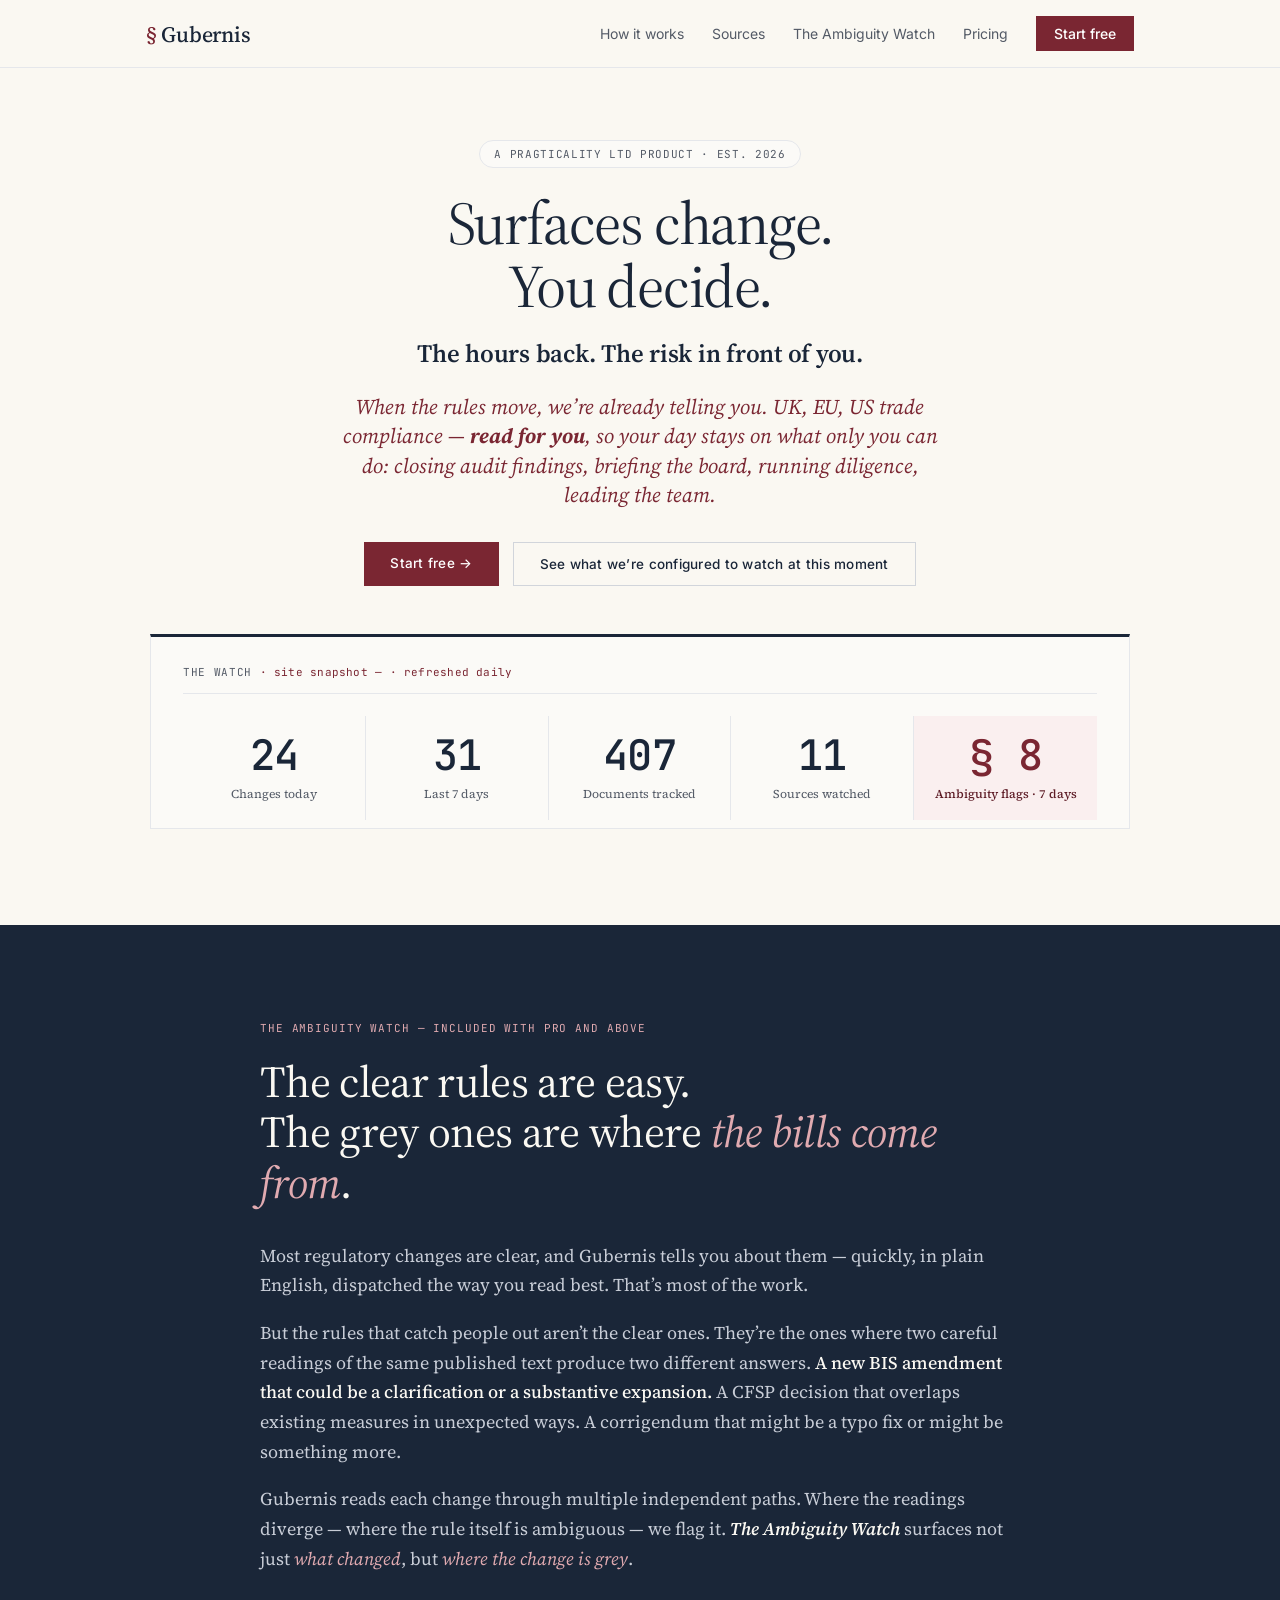
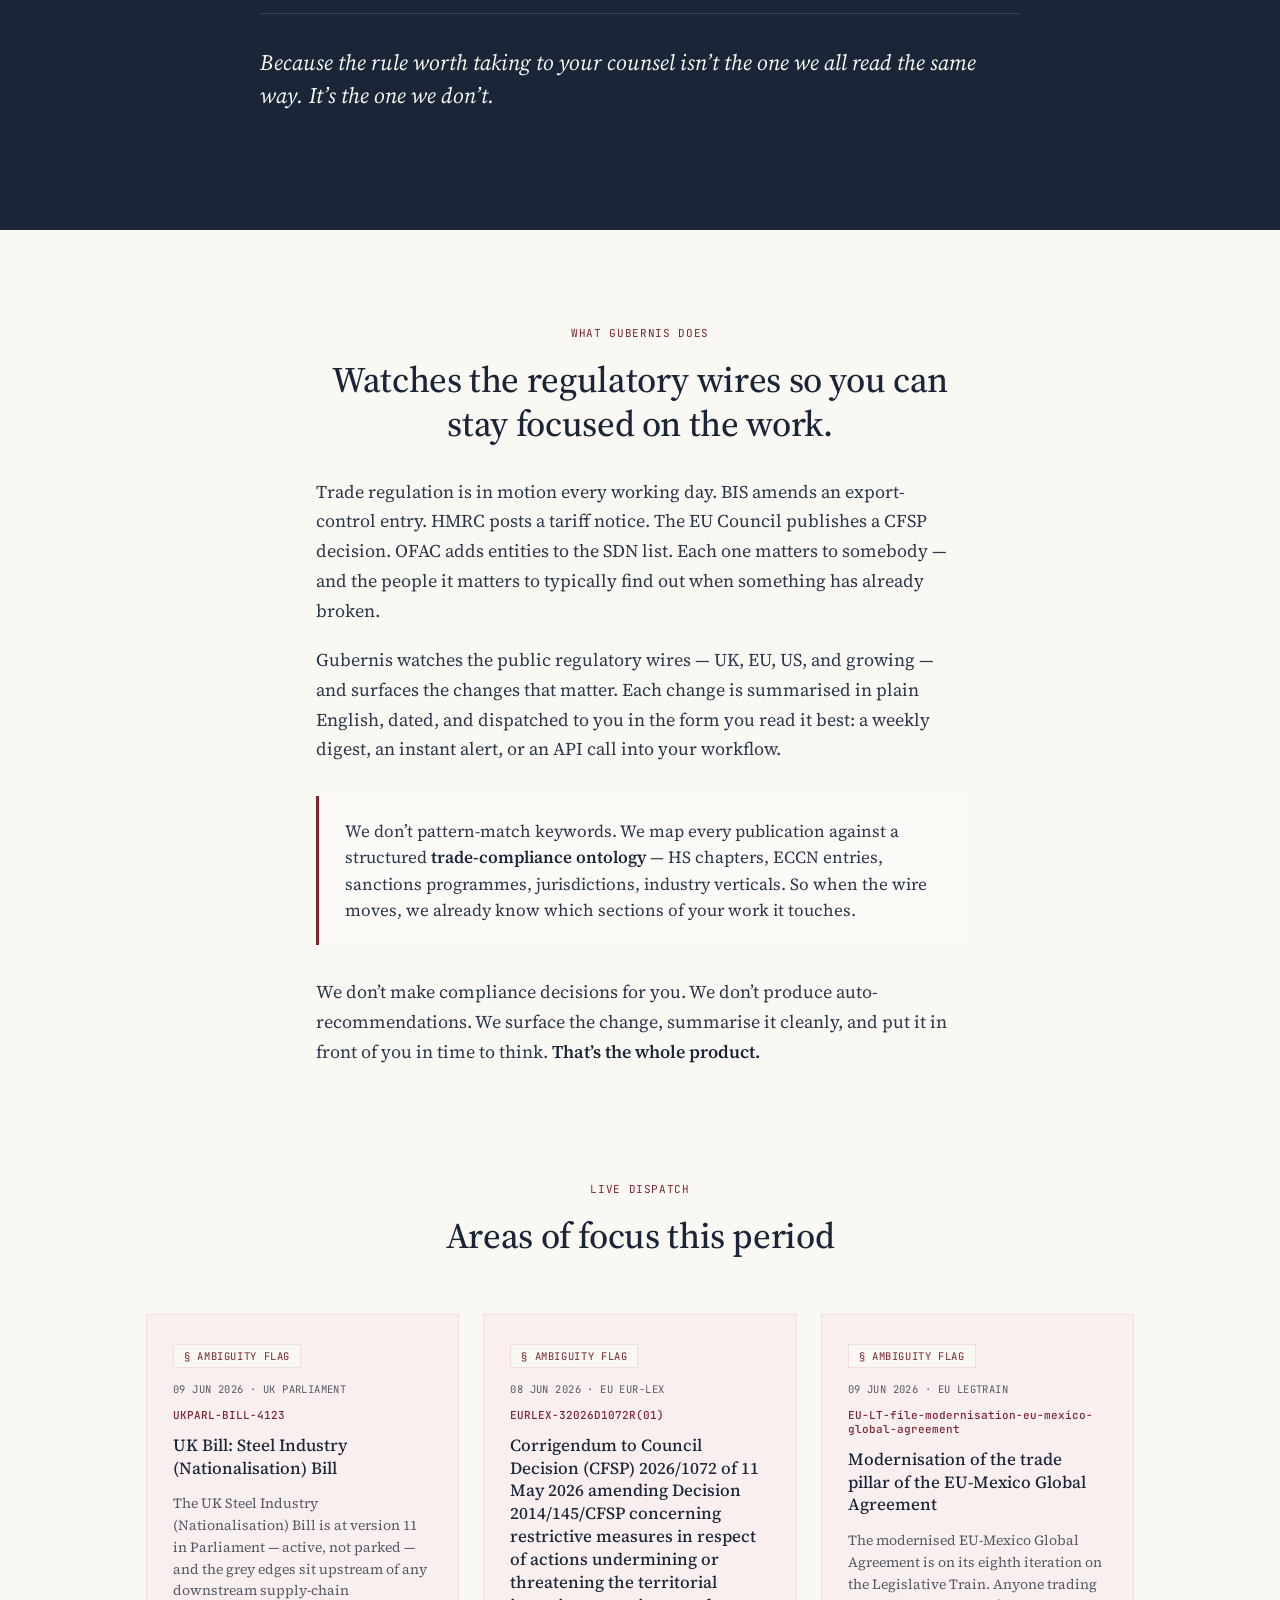
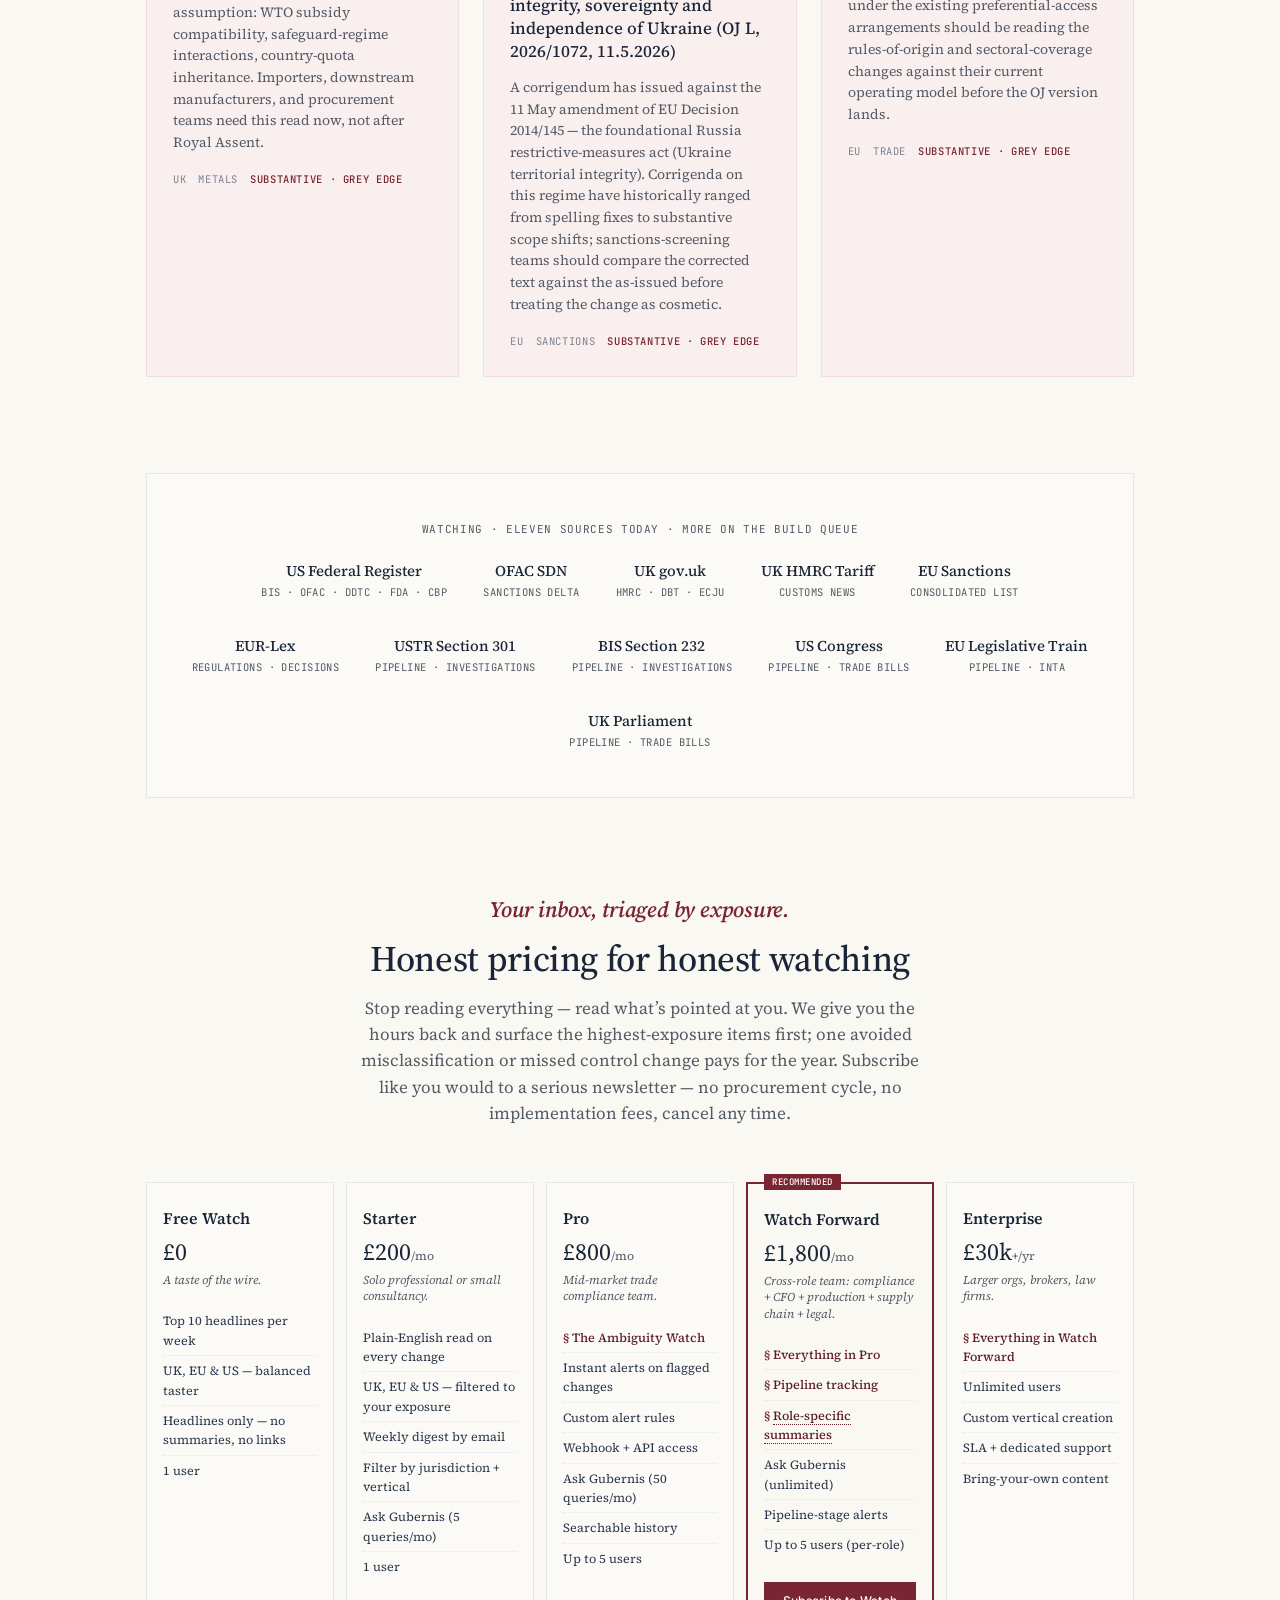
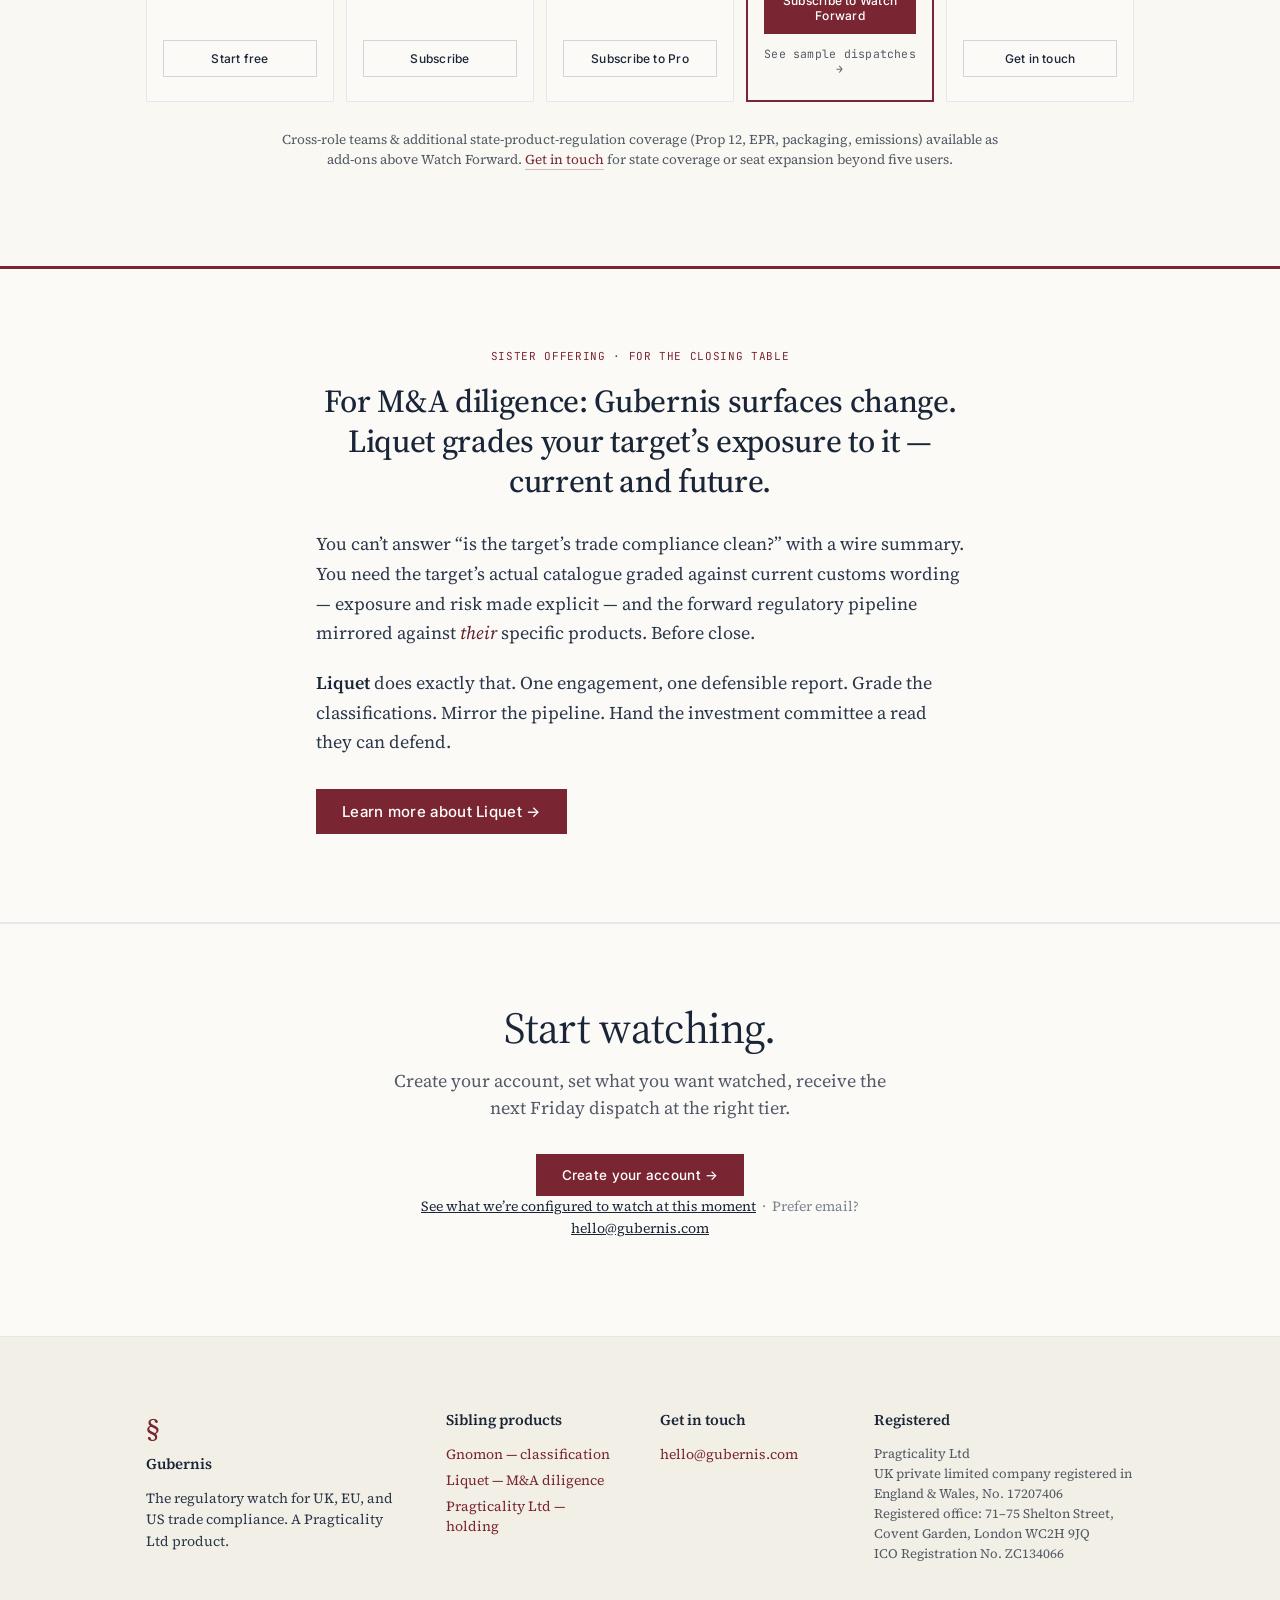
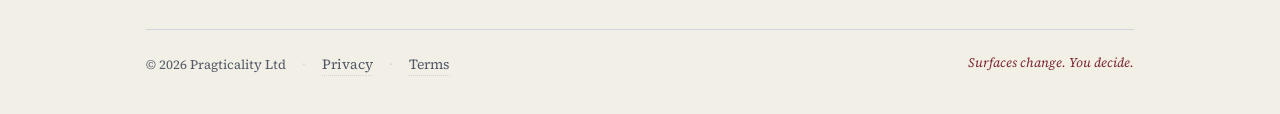
==== commit a8e58d12: "Liquet teaser: 'a target' → 'your target' so the line lands personally Speaks directly to the M&A ac" ====
--- a/index.html
+++ b/index.html
@@ -343,7 +343,7 @@
 <section id="liquet" class="liquet-teaser-section">
   <div class="container container-narrow">
     <div class="section-label">Sister offering &middot; for the closing table</div>
-    <h2>For M&amp;A diligence: Gubernis surfaces change.<br/>Liquet grades a target&rsquo;s exposure to it &mdash; current and future.</h2>
+    <h2>For M&amp;A diligence: Gubernis surfaces change.<br/>Liquet grades your target&rsquo;s exposure to it &mdash; current and future.</h2>
     <p>
       You can&rsquo;t answer &ldquo;is the target&rsquo;s trade compliance clean?&rdquo; with a wire summary. You need the target&rsquo;s actual catalogue graded against current customs wording &mdash; exposure and risk made explicit &mdash; and the forward regulatory pipeline mirrored against <em>their</em> specific products. Before close.
     </p>
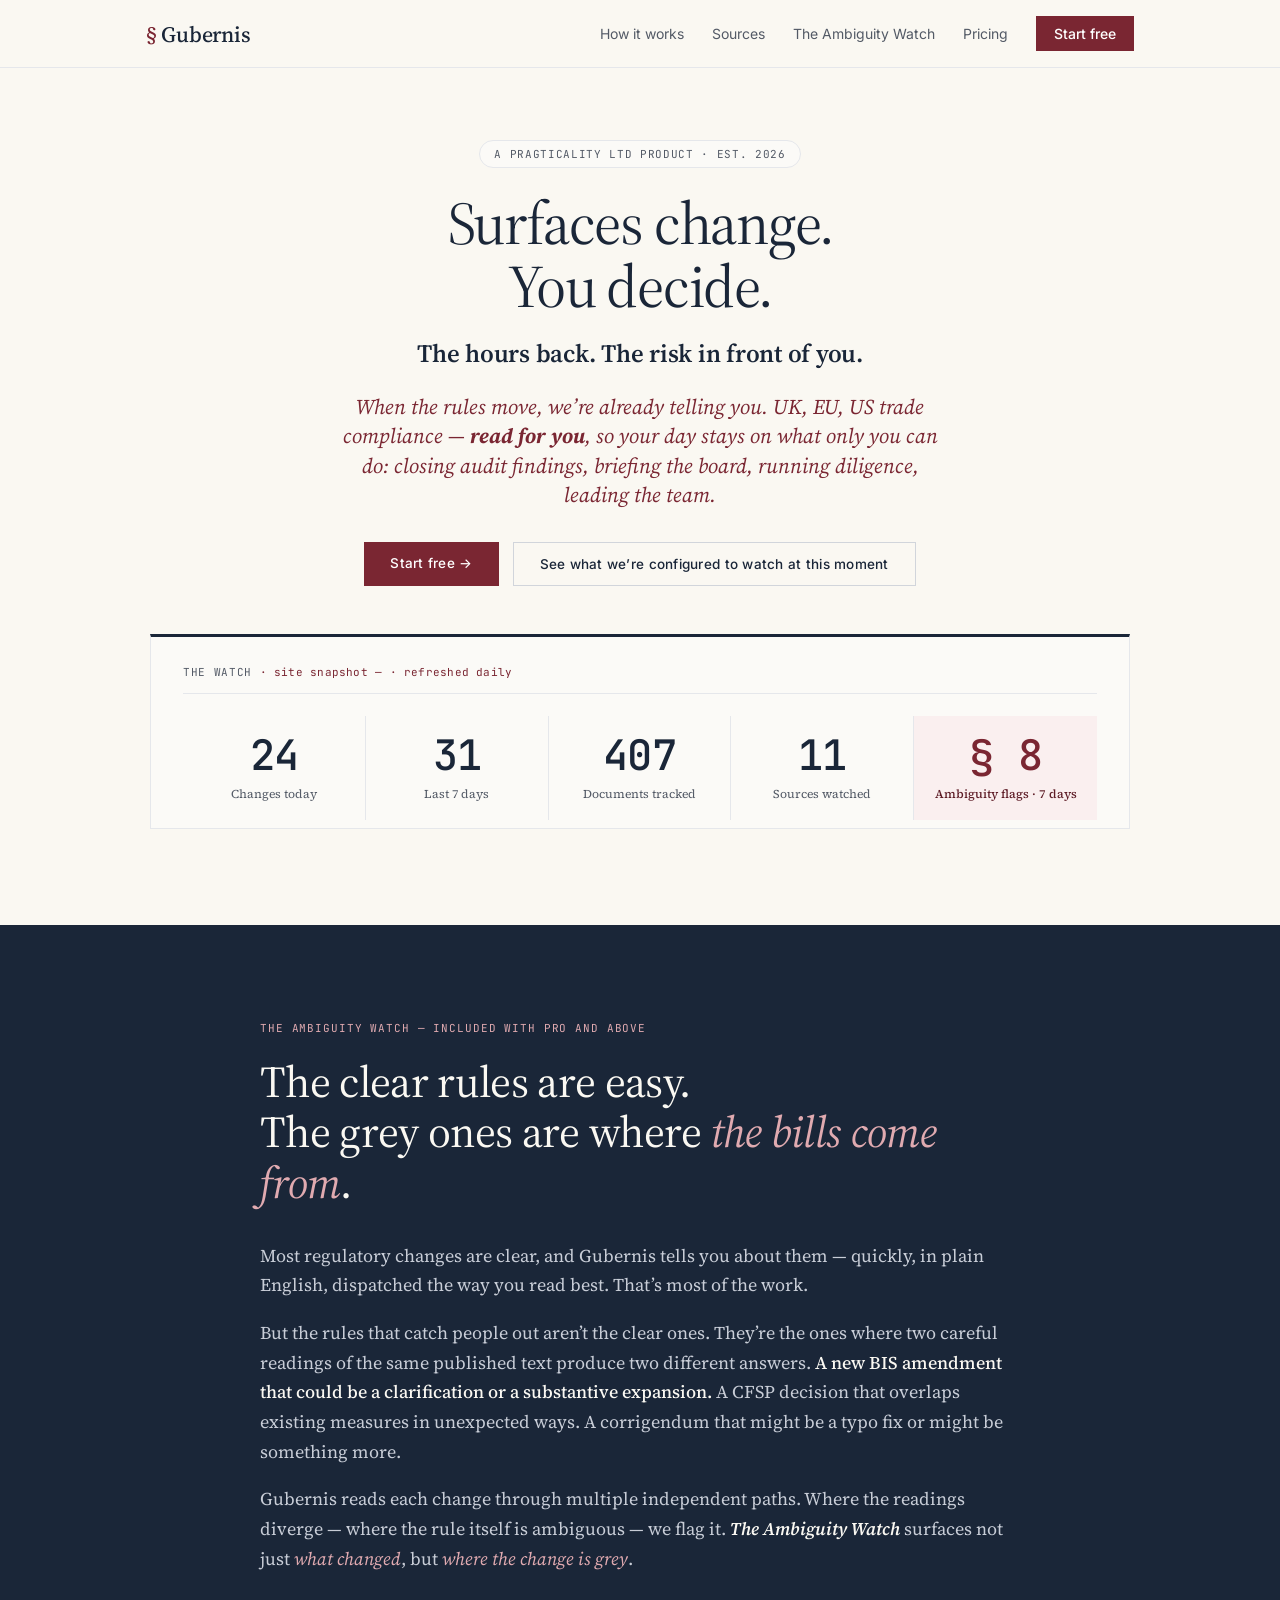
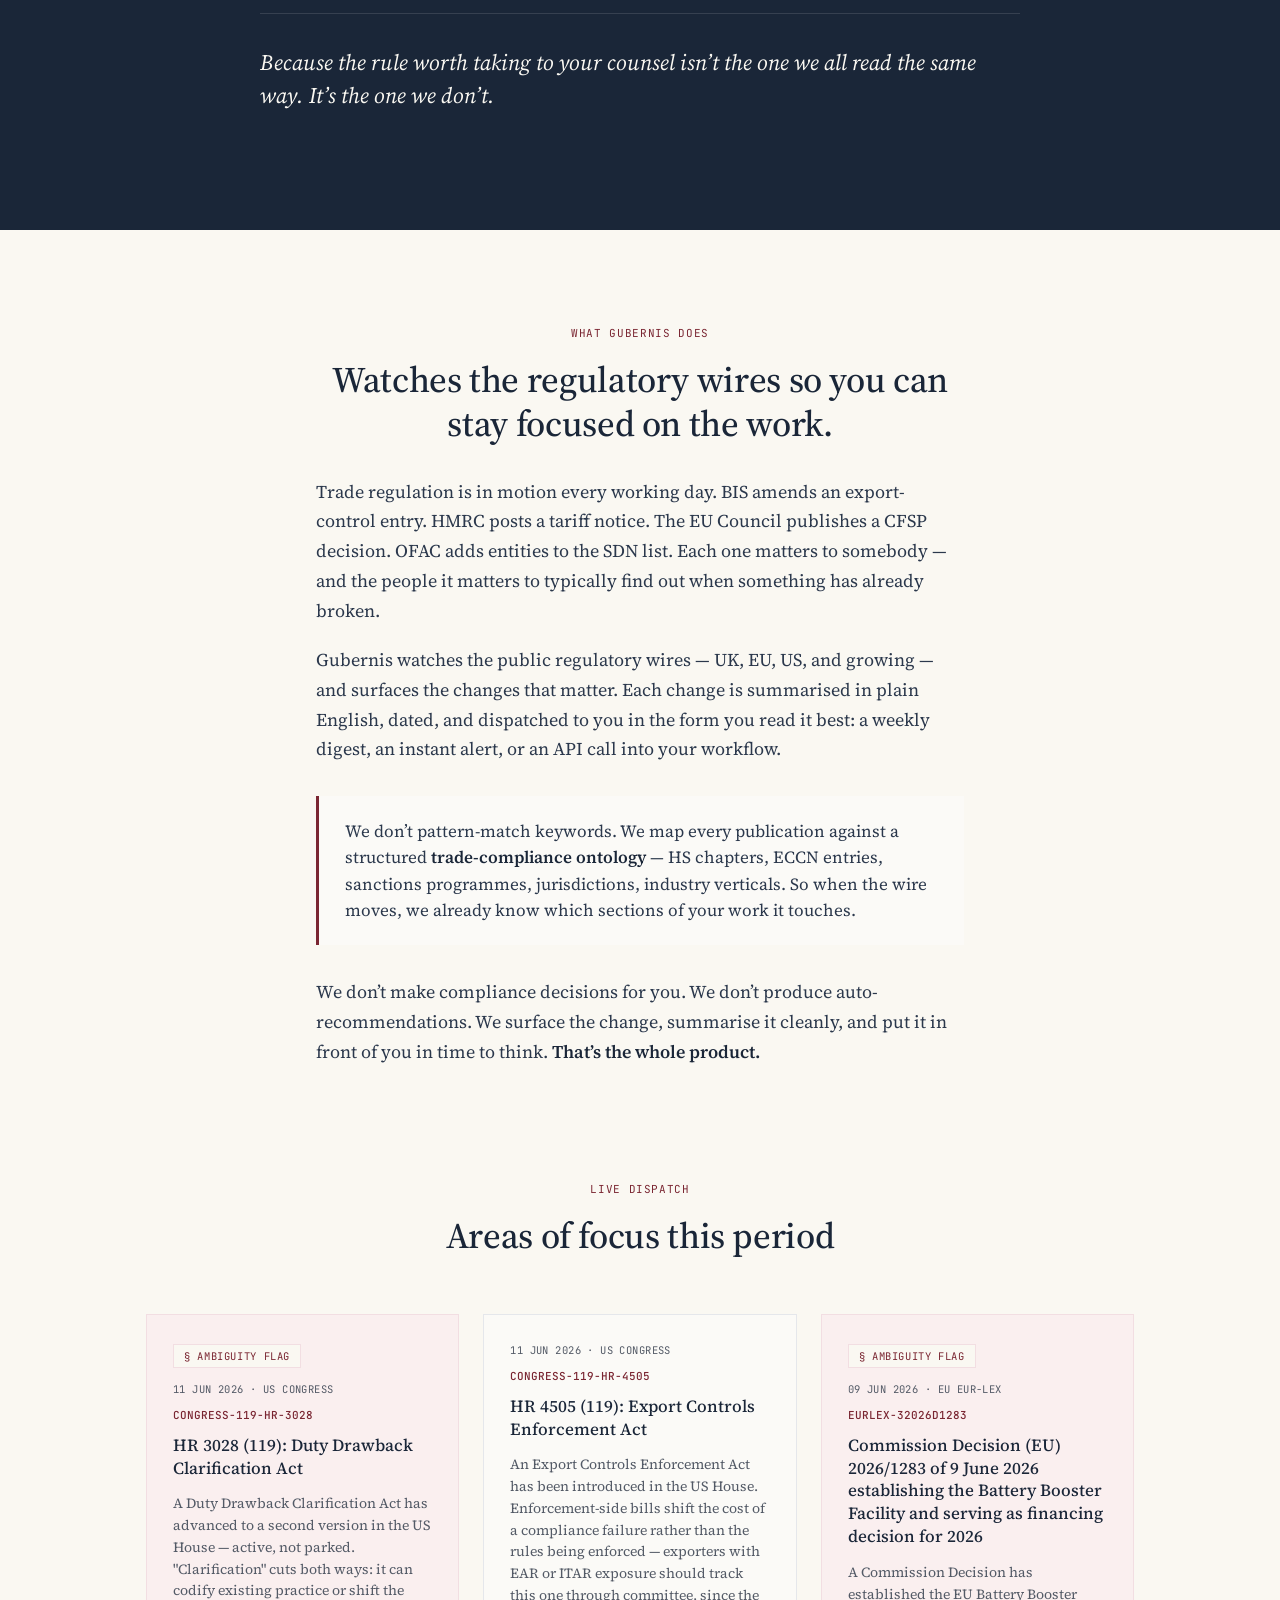
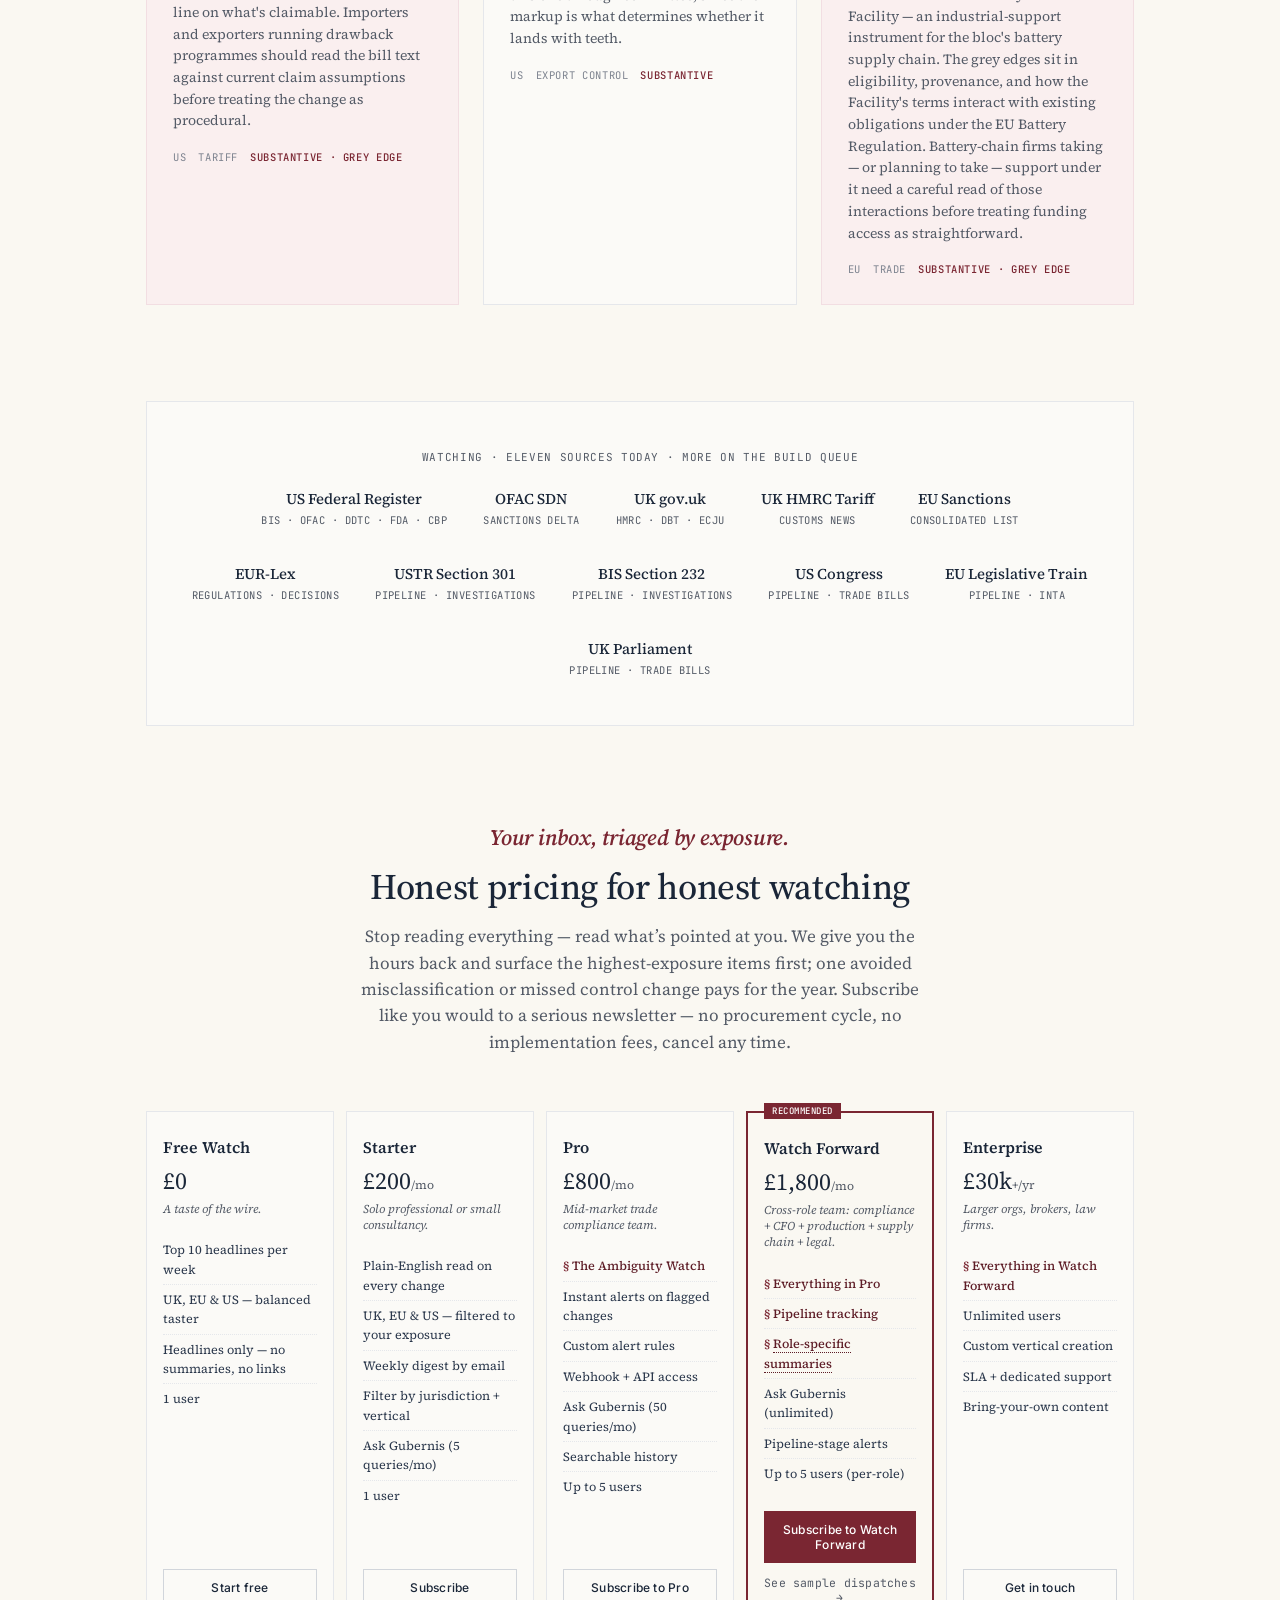
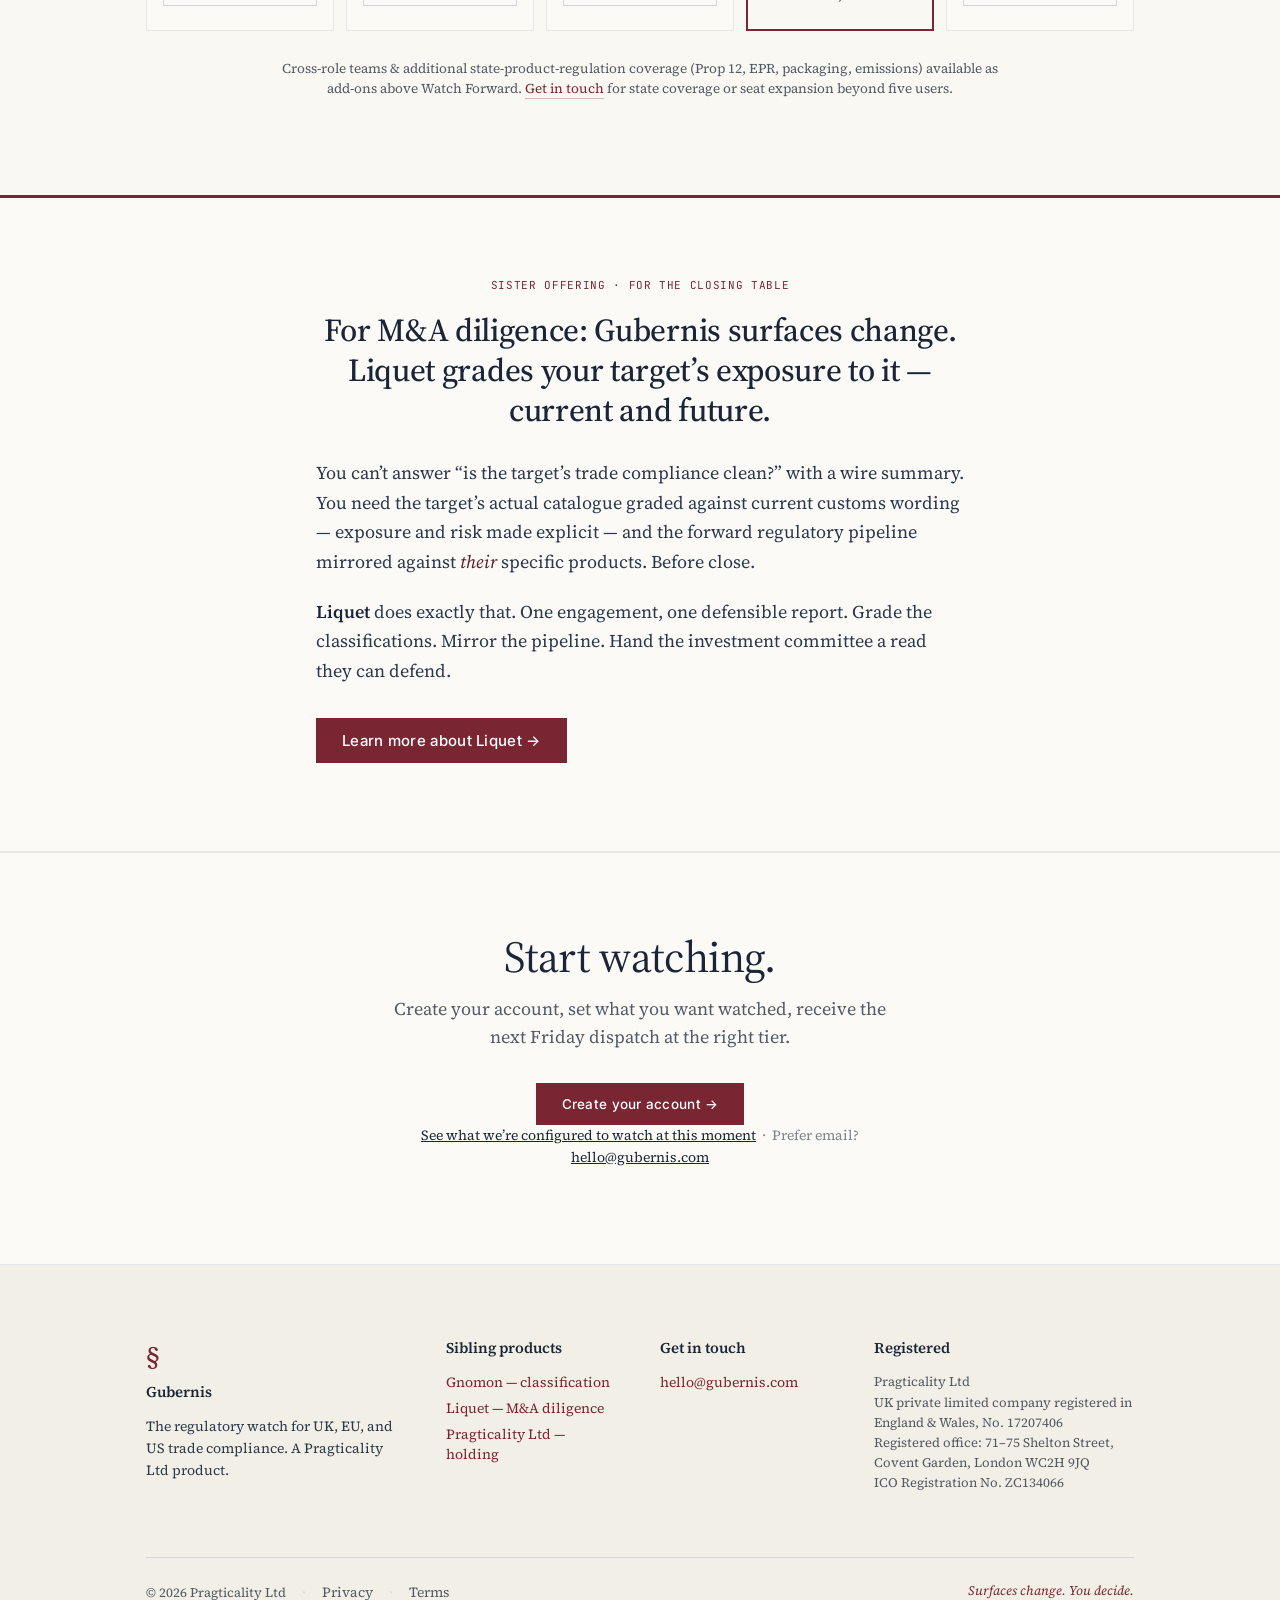
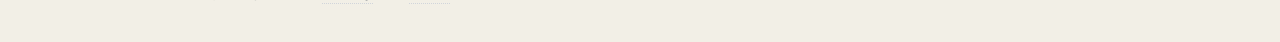
==== commit e0500784: "this-week: refresh cards (HR 3028 duty drawback, HR 4505 export controls enforcement, EU Battery Boo" ====
--- a/index.html
+++ b/index.html
@@ -147,36 +147,35 @@
 
       <article class="card ambiguous">
         <span class="watch-flag">§ ambiguity flag</span>
-        <div class="ts">09 Jun 2026 · UK Parliament</div>
-        <div class="id">UKPARL-BILL-4123</div>
-        <h3 class="card-title">UK Bill: Steel Industry (Nationalisation) Bill</h3>
-        <p class="card-summary">The UK Steel Industry (Nationalisation) Bill is at version 11 in Parliament — active, not parked — and the grey edges sit upstream of any downstream supply-chain assumption: WTO subsidy compatibility, safeguard-regime interactions, country-quota inheritance. Importers, downstream manufacturers, and procurement teams need this read now, not after Royal Assent.</p>
+        <div class="ts">11 Jun 2026 · US Congress</div>
+        <div class="id">CONGRESS-119-HR-3028</div>
+        <h3 class="card-title">HR 3028 (119): Duty Drawback Clarification Act</h3>
+        <p class="card-summary">A Duty Drawback Clarification Act has advanced to a second version in the US House — active, not parked. "Clarification" cuts both ways: it can codify existing practice or shift the line on what's claimable. Importers and exporters running drawback programmes should read the bill text against current claim assumptions before treating the change as procedural.</p>
         <div class="card-tags">
-          <span class="tag">UK</span>
-          <span class="tag">metals</span>
+          <span class="tag">US</span>
+          <span class="tag">tariff</span>
           <span class="tag sev">substantive · grey edge</span>
+        </div>
+      </article>
+
+      <article class="card">
+        <div class="ts">11 Jun 2026 · US Congress</div>
+        <div class="id">CONGRESS-119-HR-4505</div>
+        <h3 class="card-title">HR 4505 (119): Export Controls Enforcement Act</h3>
+        <p class="card-summary">An Export Controls Enforcement Act has been introduced in the US House. Enforcement-side bills shift the cost of a compliance failure rather than the rules being enforced — exporters with EAR or ITAR exposure should track this one through committee, since the markup is what determines whether it lands with teeth.</p>
+        <div class="card-tags">
+          <span class="tag">US</span>
+          <span class="tag">export control</span>
+          <span class="tag sev">substantive</span>
         </div>
       </article>
 
       <article class="card ambiguous">
         <span class="watch-flag">§ ambiguity flag</span>
-        <div class="ts">08 Jun 2026 · EU EUR-Lex</div>
-        <div class="id">EURLEX-32026D1072R(01)</div>
-        <h3 class="card-title">Corrigendum to Council Decision (CFSP) 2026/1072 of 11 May 2026 amending Decision 2014/145/CFSP concerning restrictive measures in respect of actions undermining or threatening the territorial integrity, sovereignty and independence of Ukraine (OJ L, 2026/1072, 11.5.2026)</h3>
-        <p class="card-summary">A corrigendum has issued against the 11 May amendment of EU Decision 2014/145 — the foundational Russia restrictive-measures act (Ukraine territorial integrity). Corrigenda on this regime have historically ranged from spelling fixes to substantive scope shifts; sanctions-screening teams should compare the corrected text against the as-issued before treating the change as cosmetic.</p>
-        <div class="card-tags">
-          <span class="tag">EU</span>
-          <span class="tag">sanctions</span>
-          <span class="tag sev">substantive · grey edge</span>
-        </div>
-      </article>
-
-      <article class="card ambiguous">
-        <span class="watch-flag">§ ambiguity flag</span>
-        <div class="ts">09 Jun 2026 · EU LegTrain</div>
-        <div class="id">EU-LT-file-modernisation-eu-mexico-global-agreement</div>
-        <h3 class="card-title">Modernisation of the trade pillar of the EU-Mexico Global Agreement</h3>
-        <p class="card-summary">The modernised EU-Mexico Global Agreement is on its eighth iteration on the Legislative Train. Anyone trading under the existing preferential-access arrangements should be reading the rules-of-origin and sectoral-coverage changes against their current operating model before the OJ version lands.</p>
+        <div class="ts">09 Jun 2026 · EU EUR-Lex</div>
+        <div class="id">EURLEX-32026D1283</div>
+        <h3 class="card-title">Commission Decision (EU) 2026/1283 of 9 June 2026 establishing the Battery Booster Facility and serving as financing decision for 2026</h3>
+        <p class="card-summary">A Commission Decision has established the EU Battery Booster Facility — an industrial-support instrument for the bloc's battery supply chain. The grey edges sit in eligibility, provenance, and how the Facility's terms interact with existing obligations under the EU Battery Regulation. Battery-chain firms taking — or planning to take — support under it need a careful read of those interactions before treating funding access as straightforward.</p>
         <div class="card-tags">
           <span class="tag">EU</span>
           <span class="tag">trade</span>
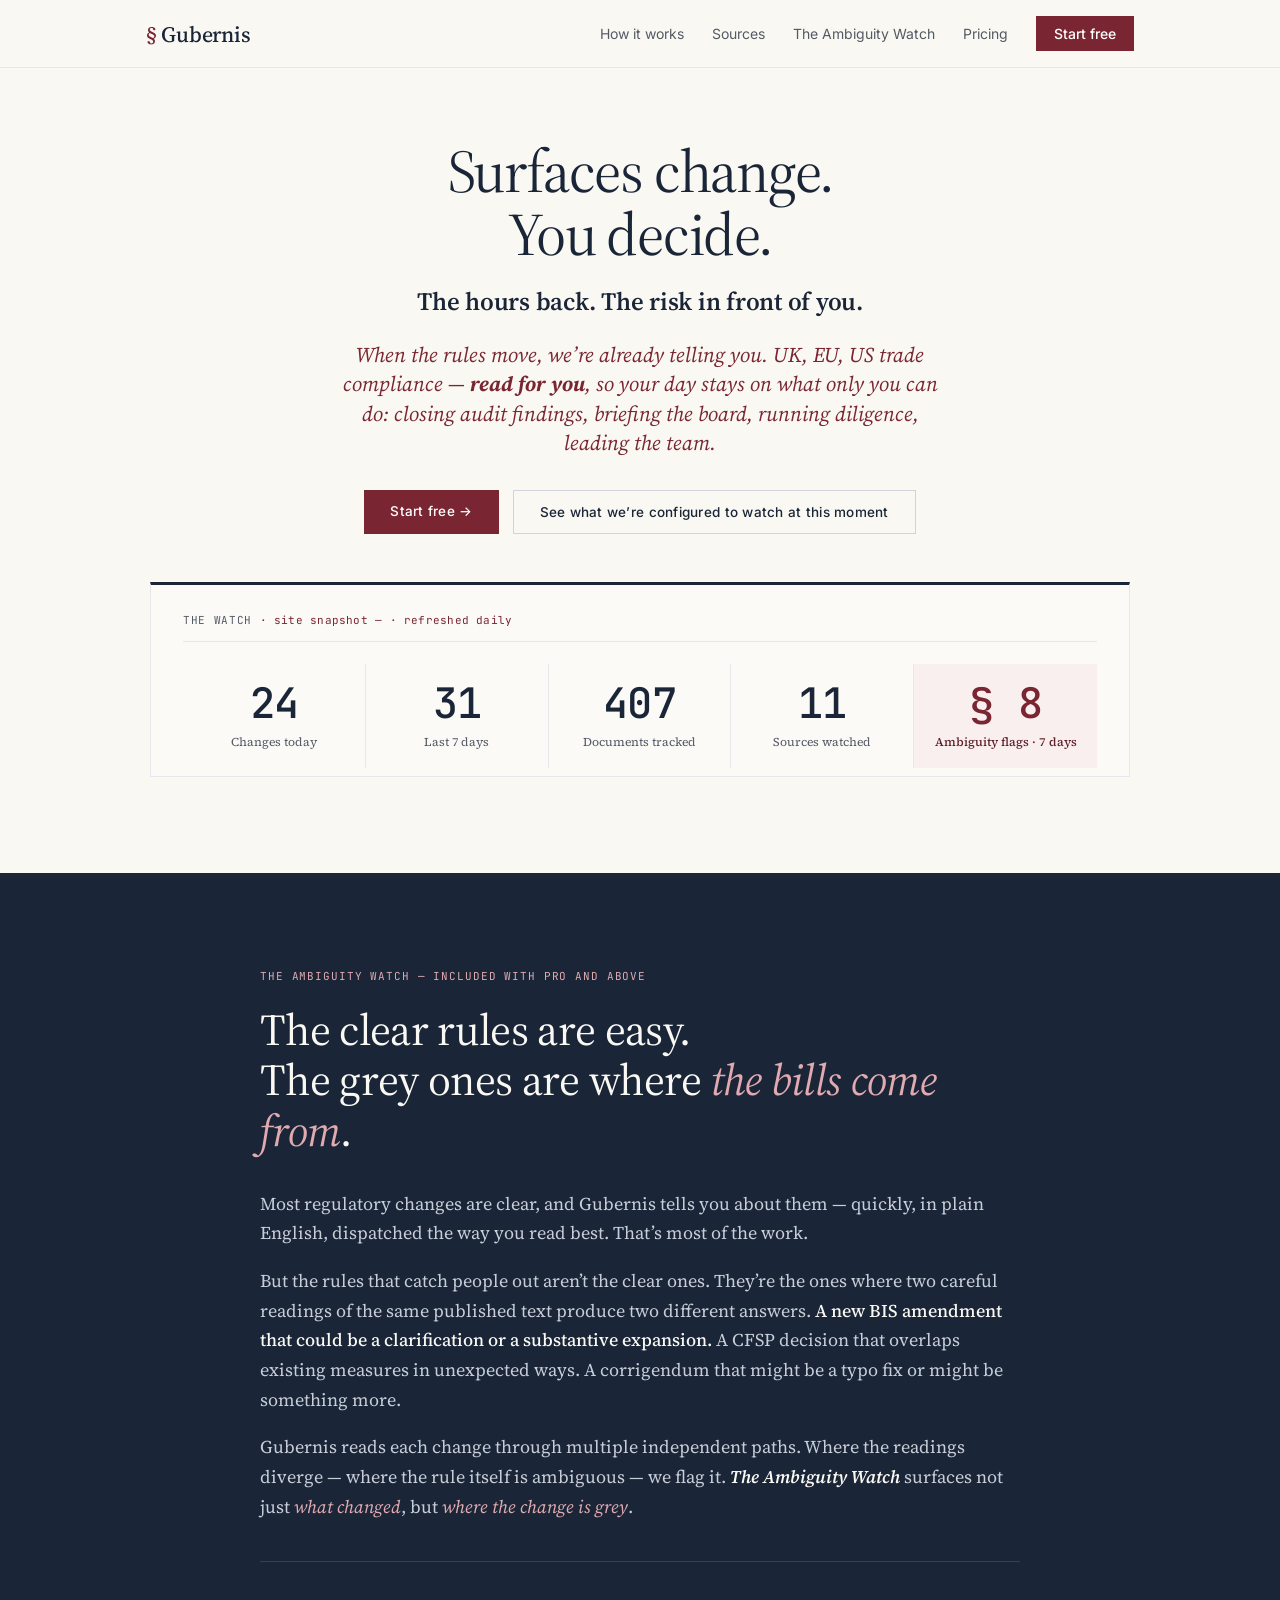
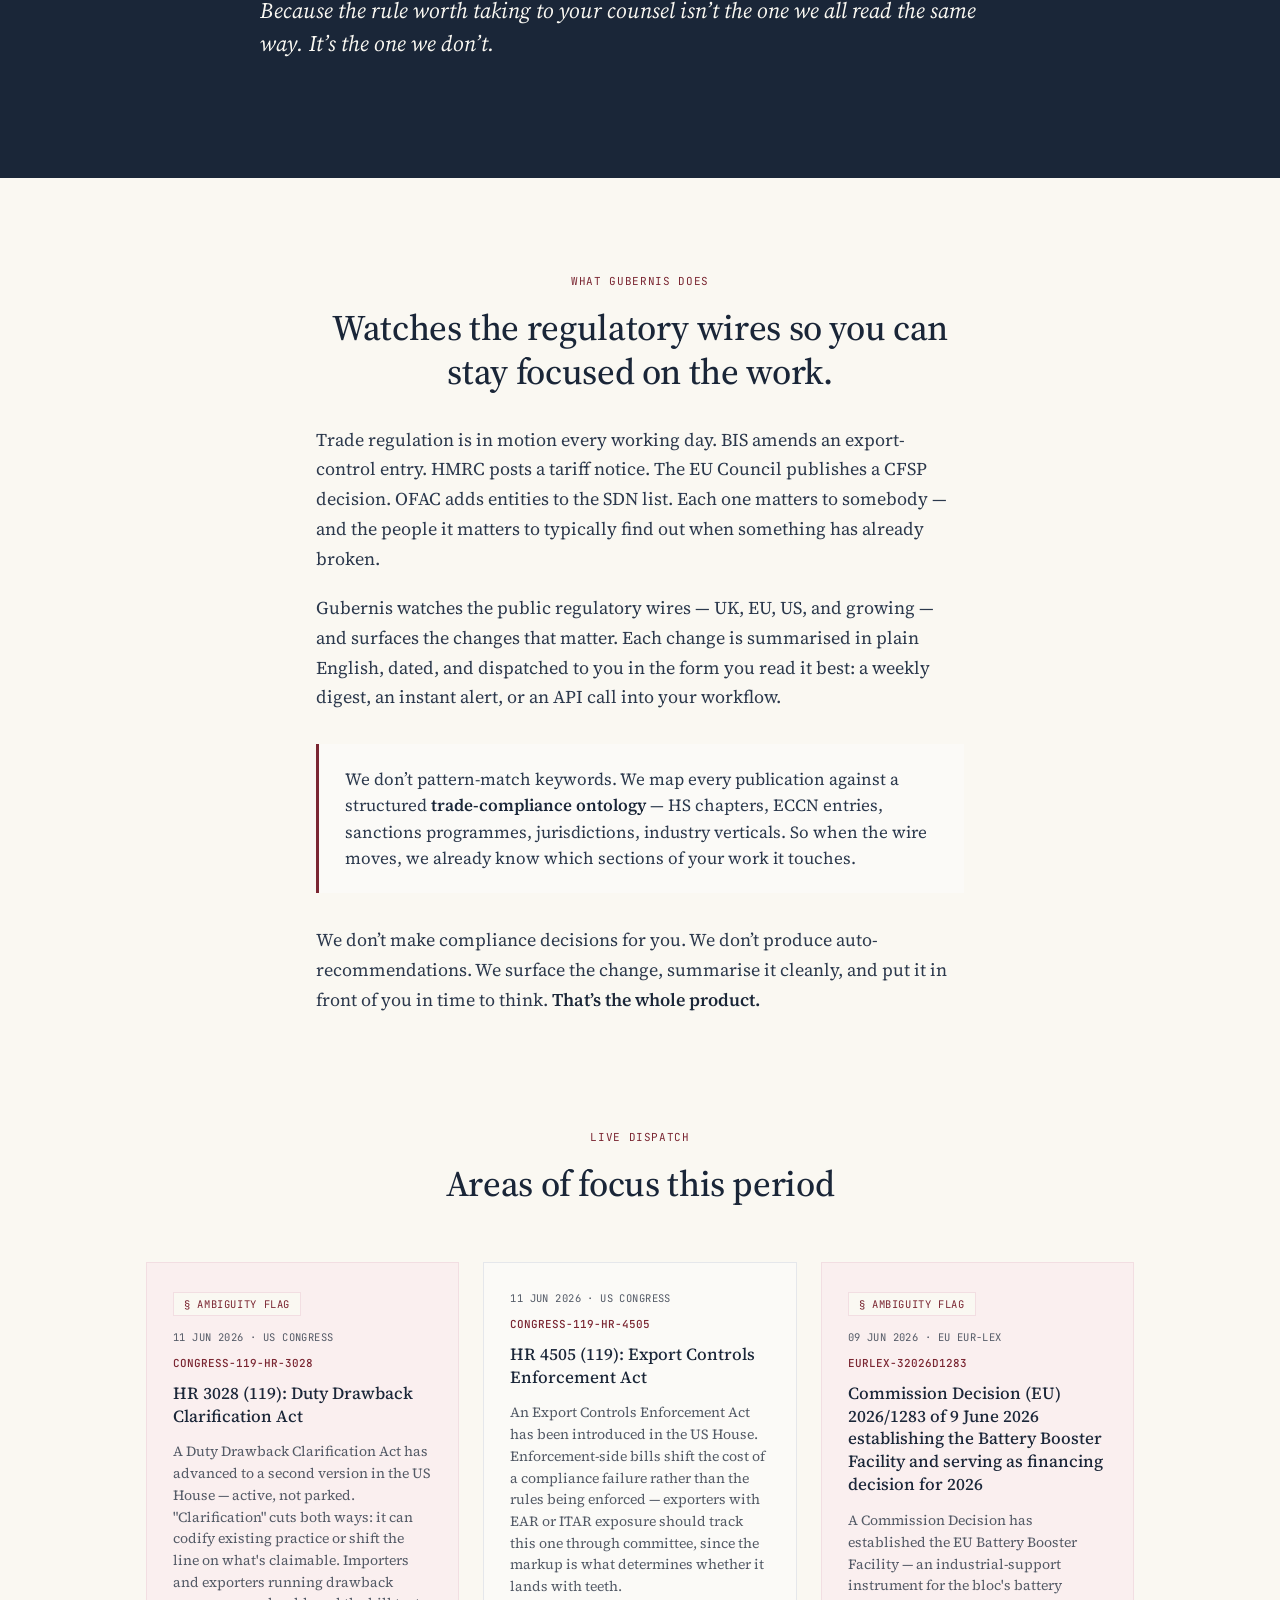
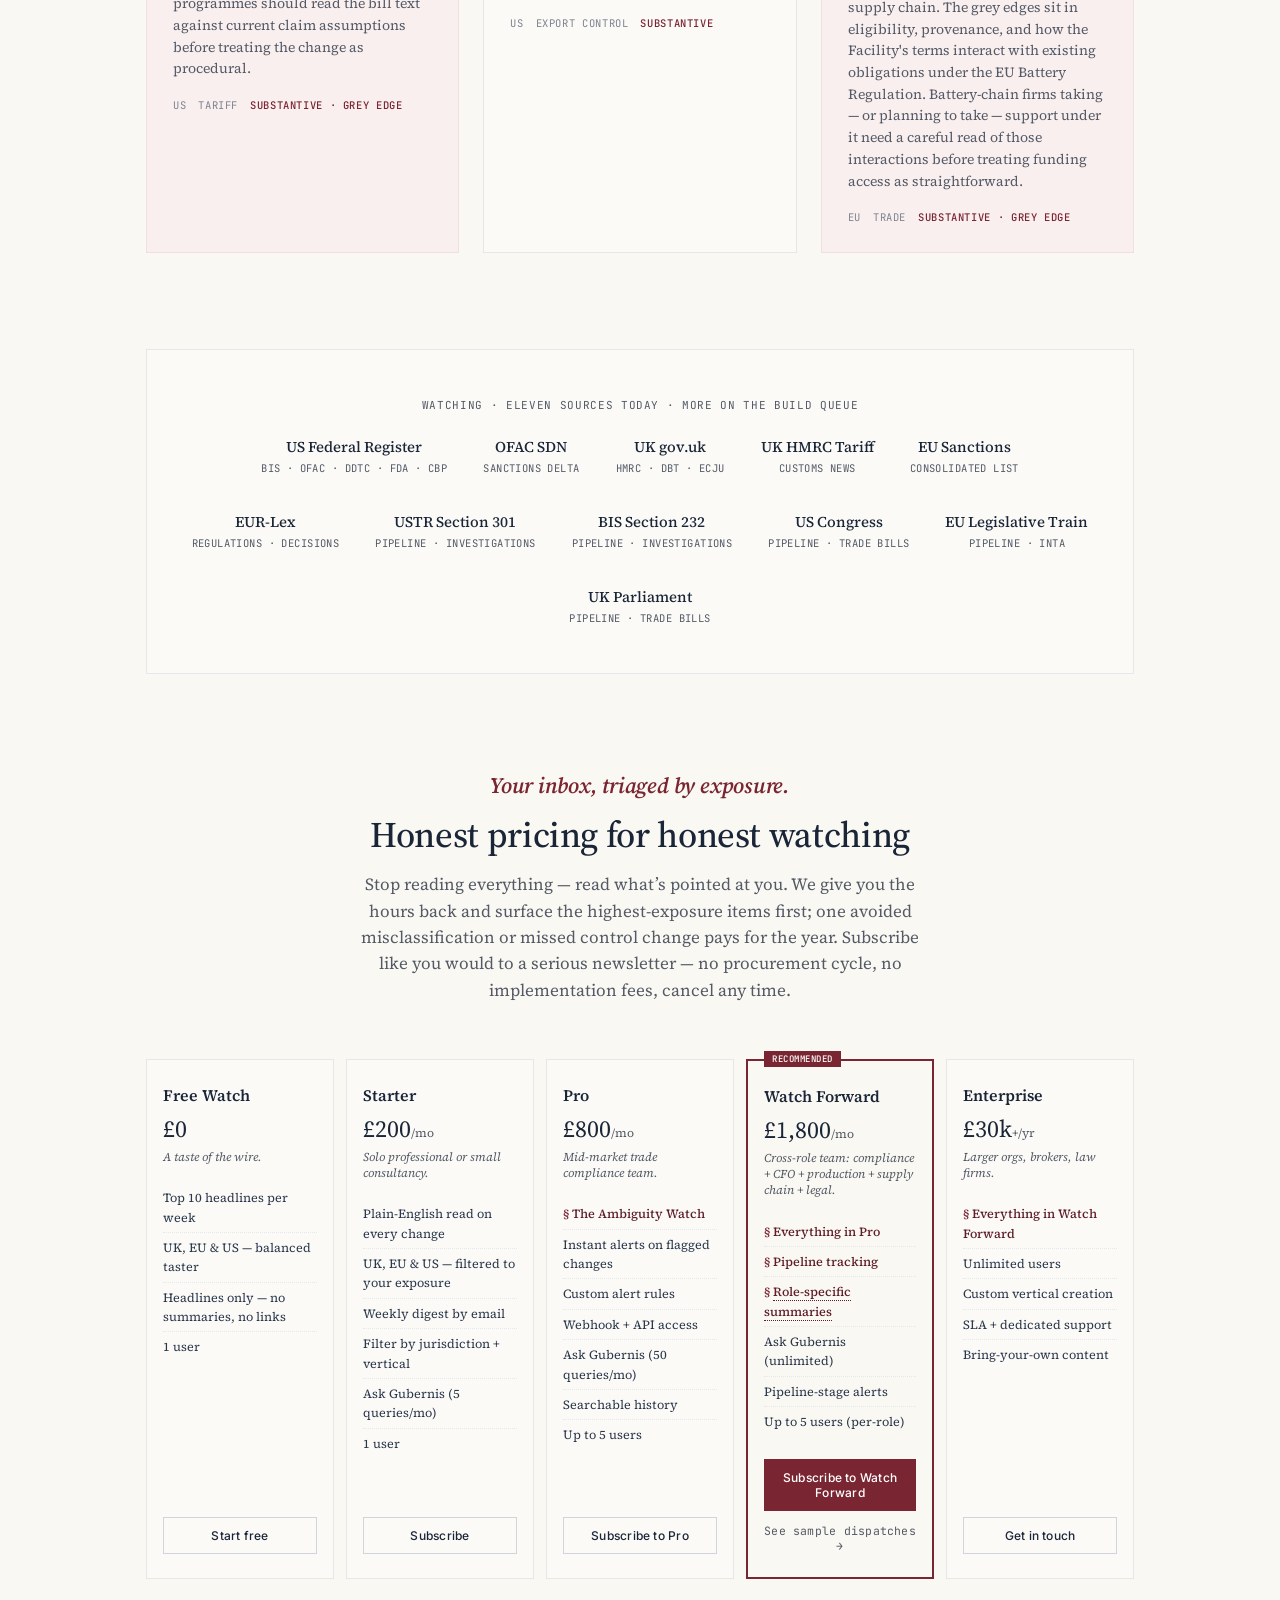
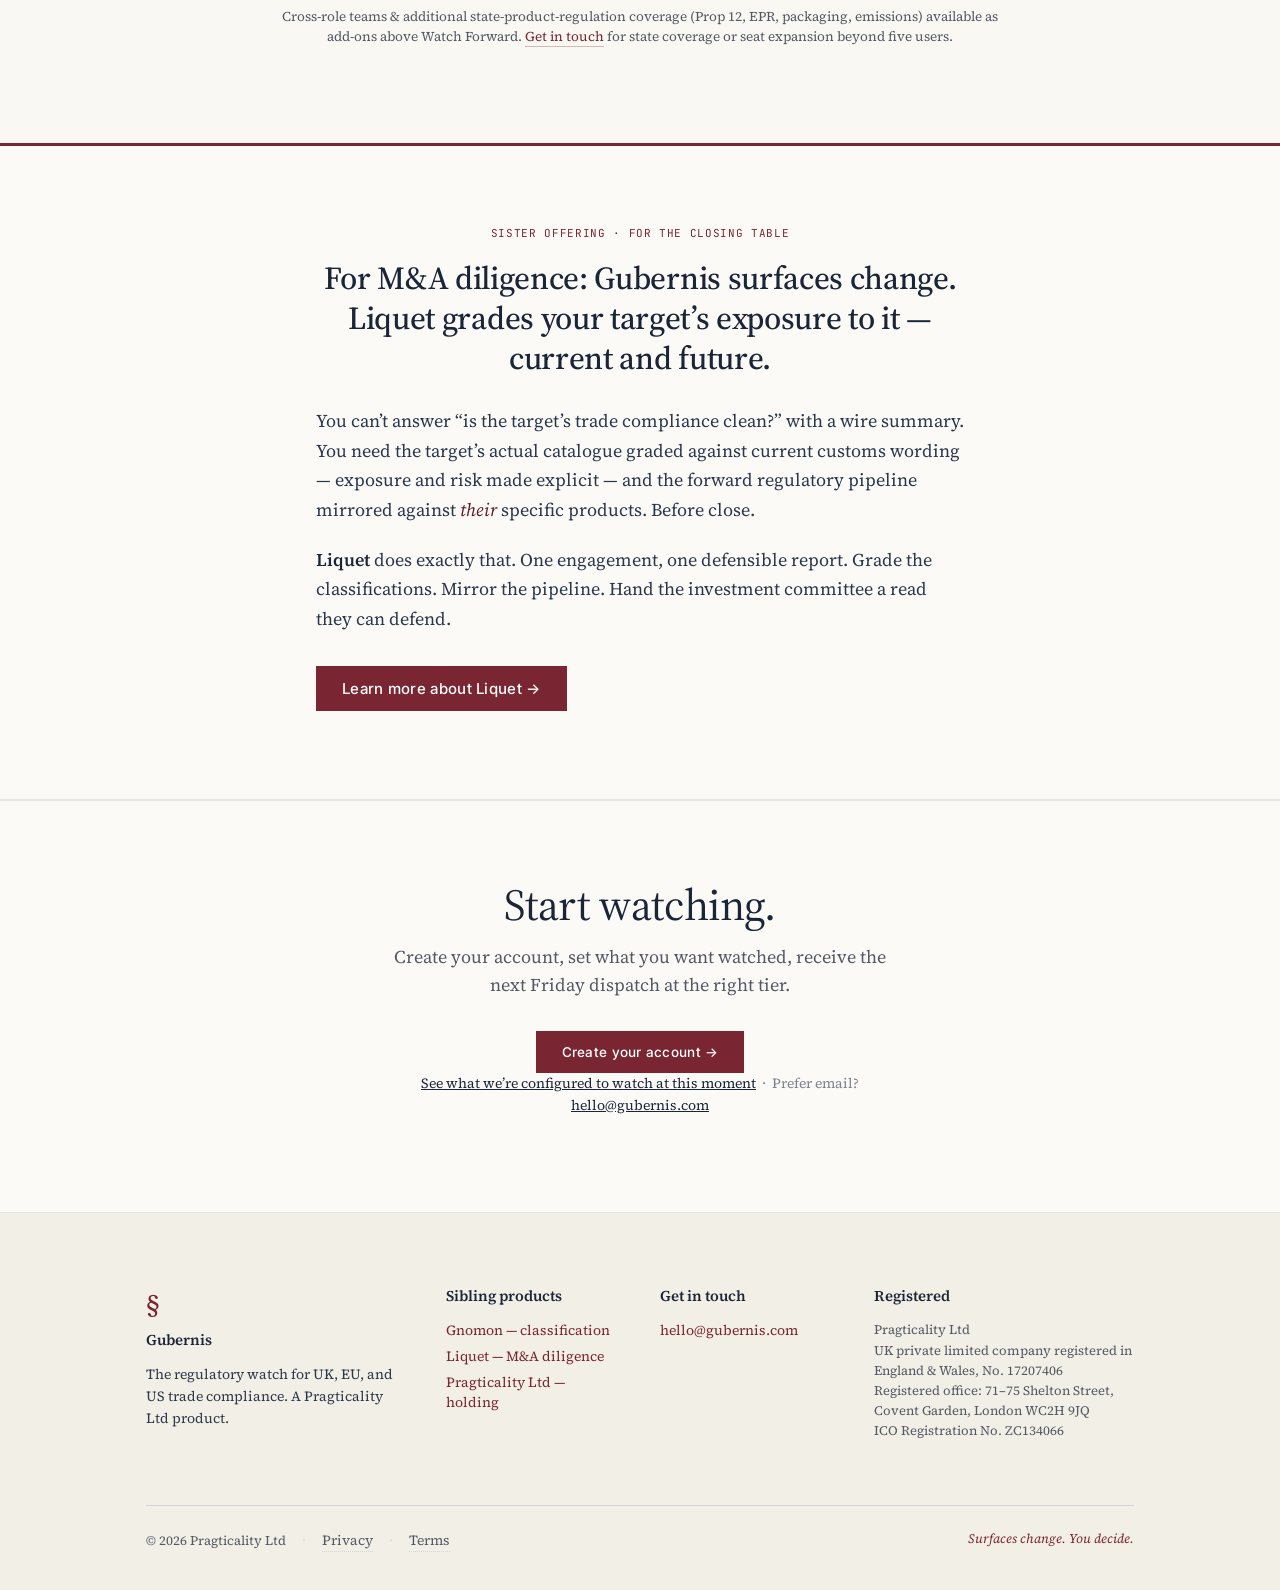
==== commit f4dc098a: "hero: remove 'A Pragticality Ltd product · est. 2026' badge Parent-company attribution stays in the " ====
--- a/index.html
+++ b/index.html
@@ -40,7 +40,6 @@
 <!-- HERO -->
 <section class="hero">
   <div class="container">
-    <div class="badge">A Pragticality Ltd product · est. 2026</div>
     <h1>Surfaces change.<br/>You decide.</h1>
     <p class="hero-kicker">The hours back. The risk in front of you.</p>
     <div class="lead">When the rules move, we&rsquo;re already telling you. UK, EU, US trade compliance &mdash; <strong>read for you</strong>, so your day stays on what only you can do: closing audit findings, briefing the board, running diligence, leading the team.</div>
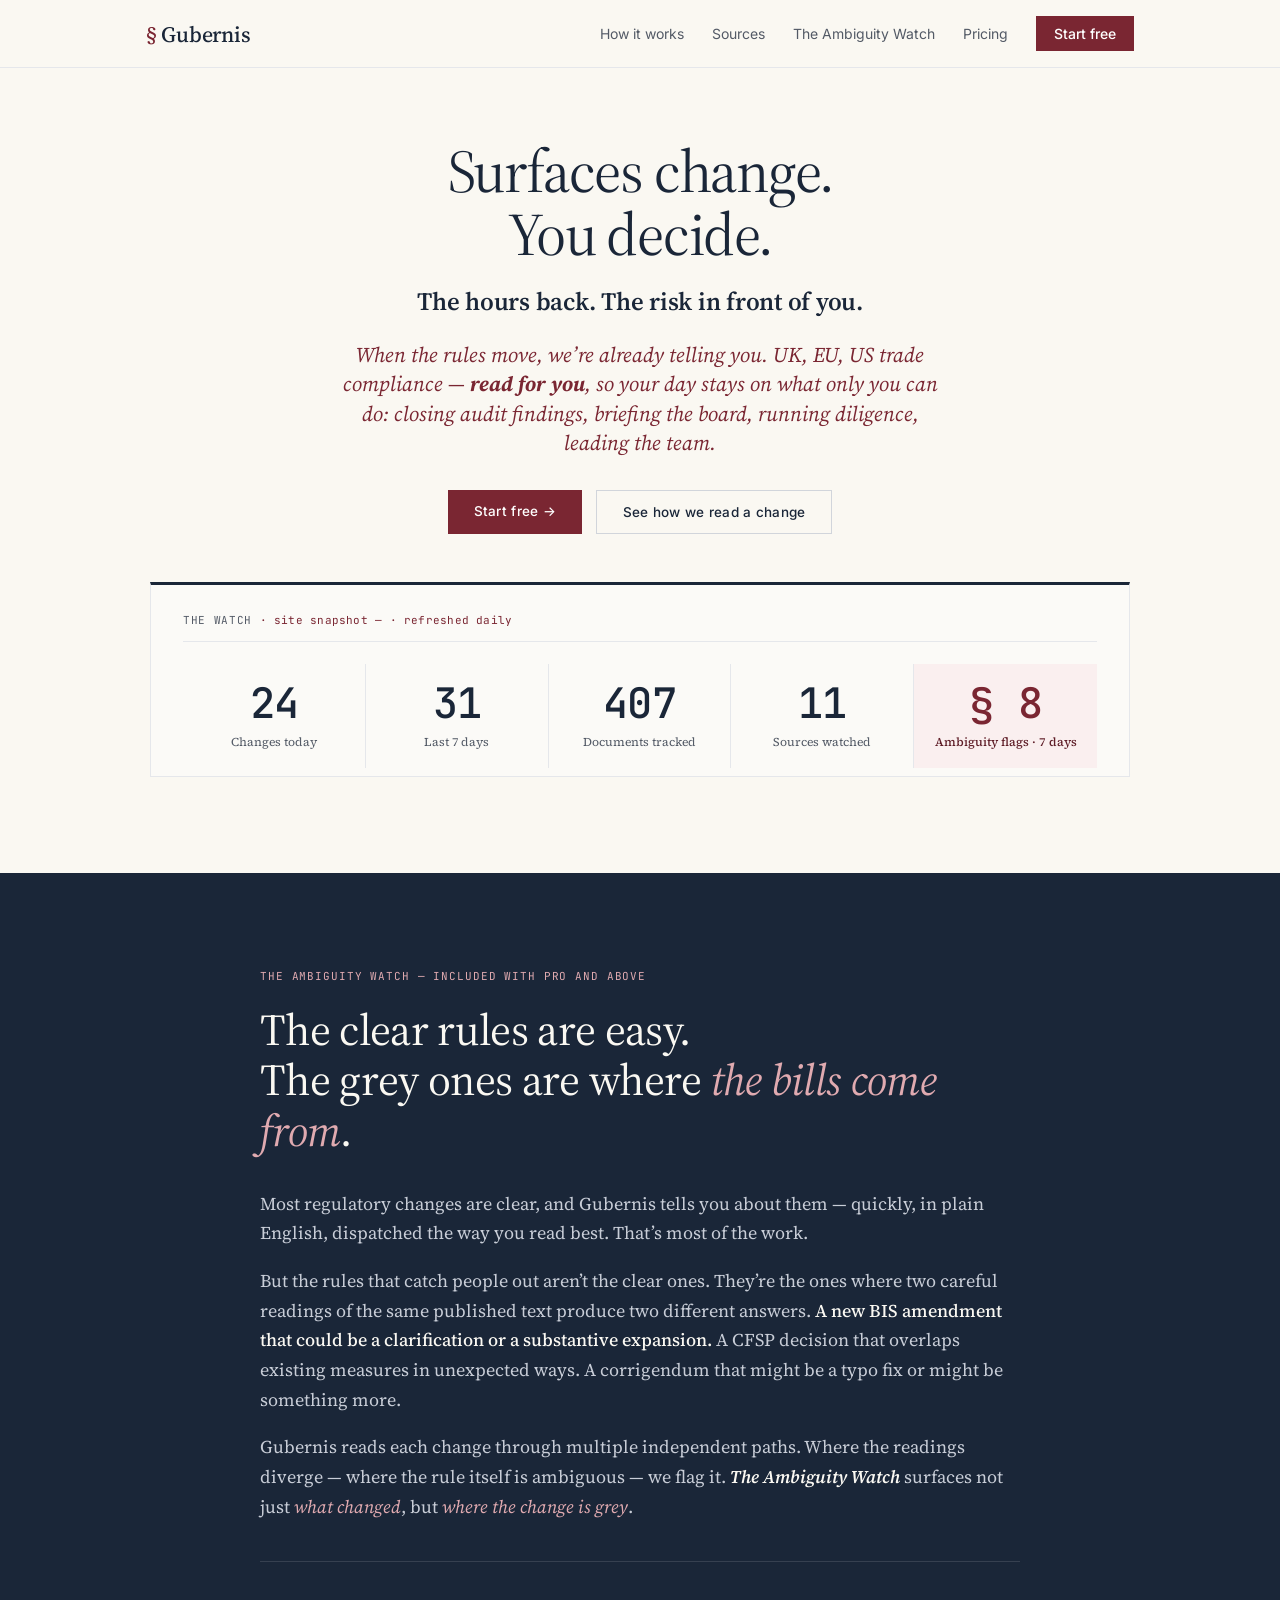
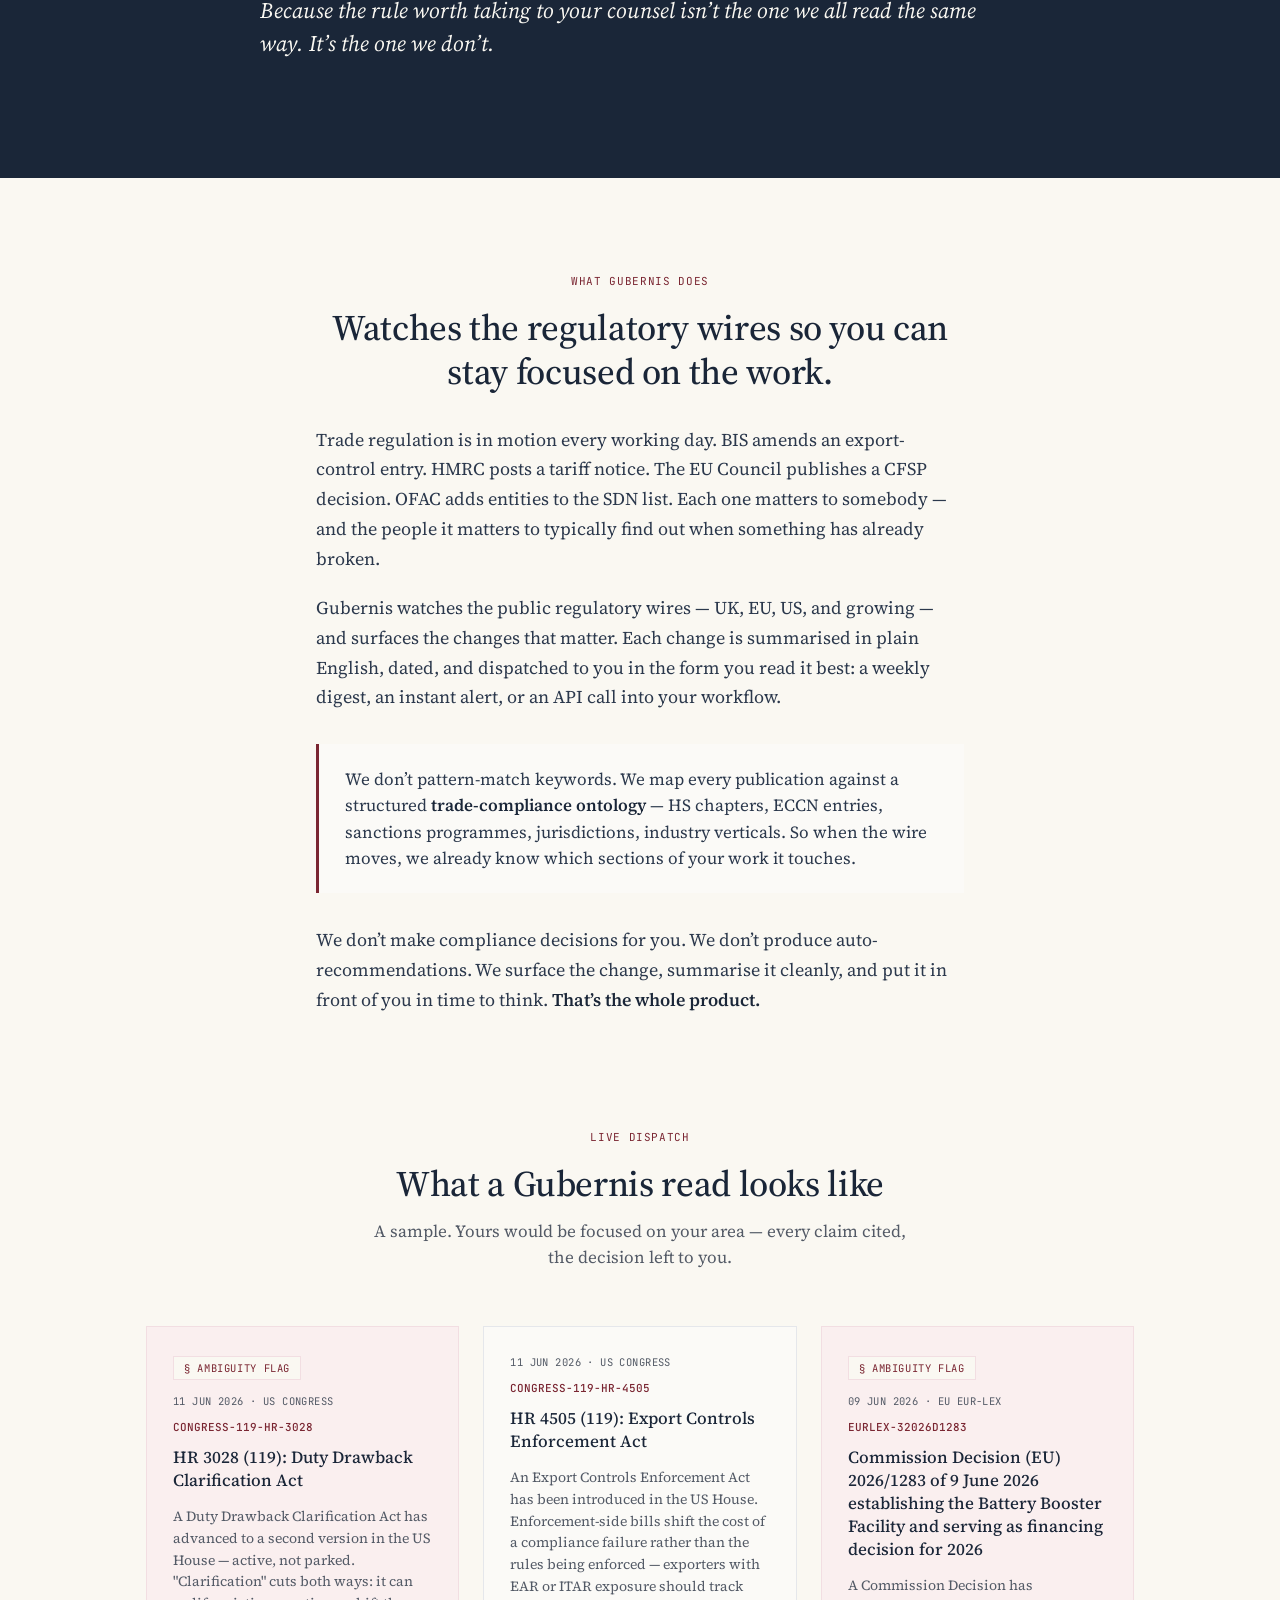
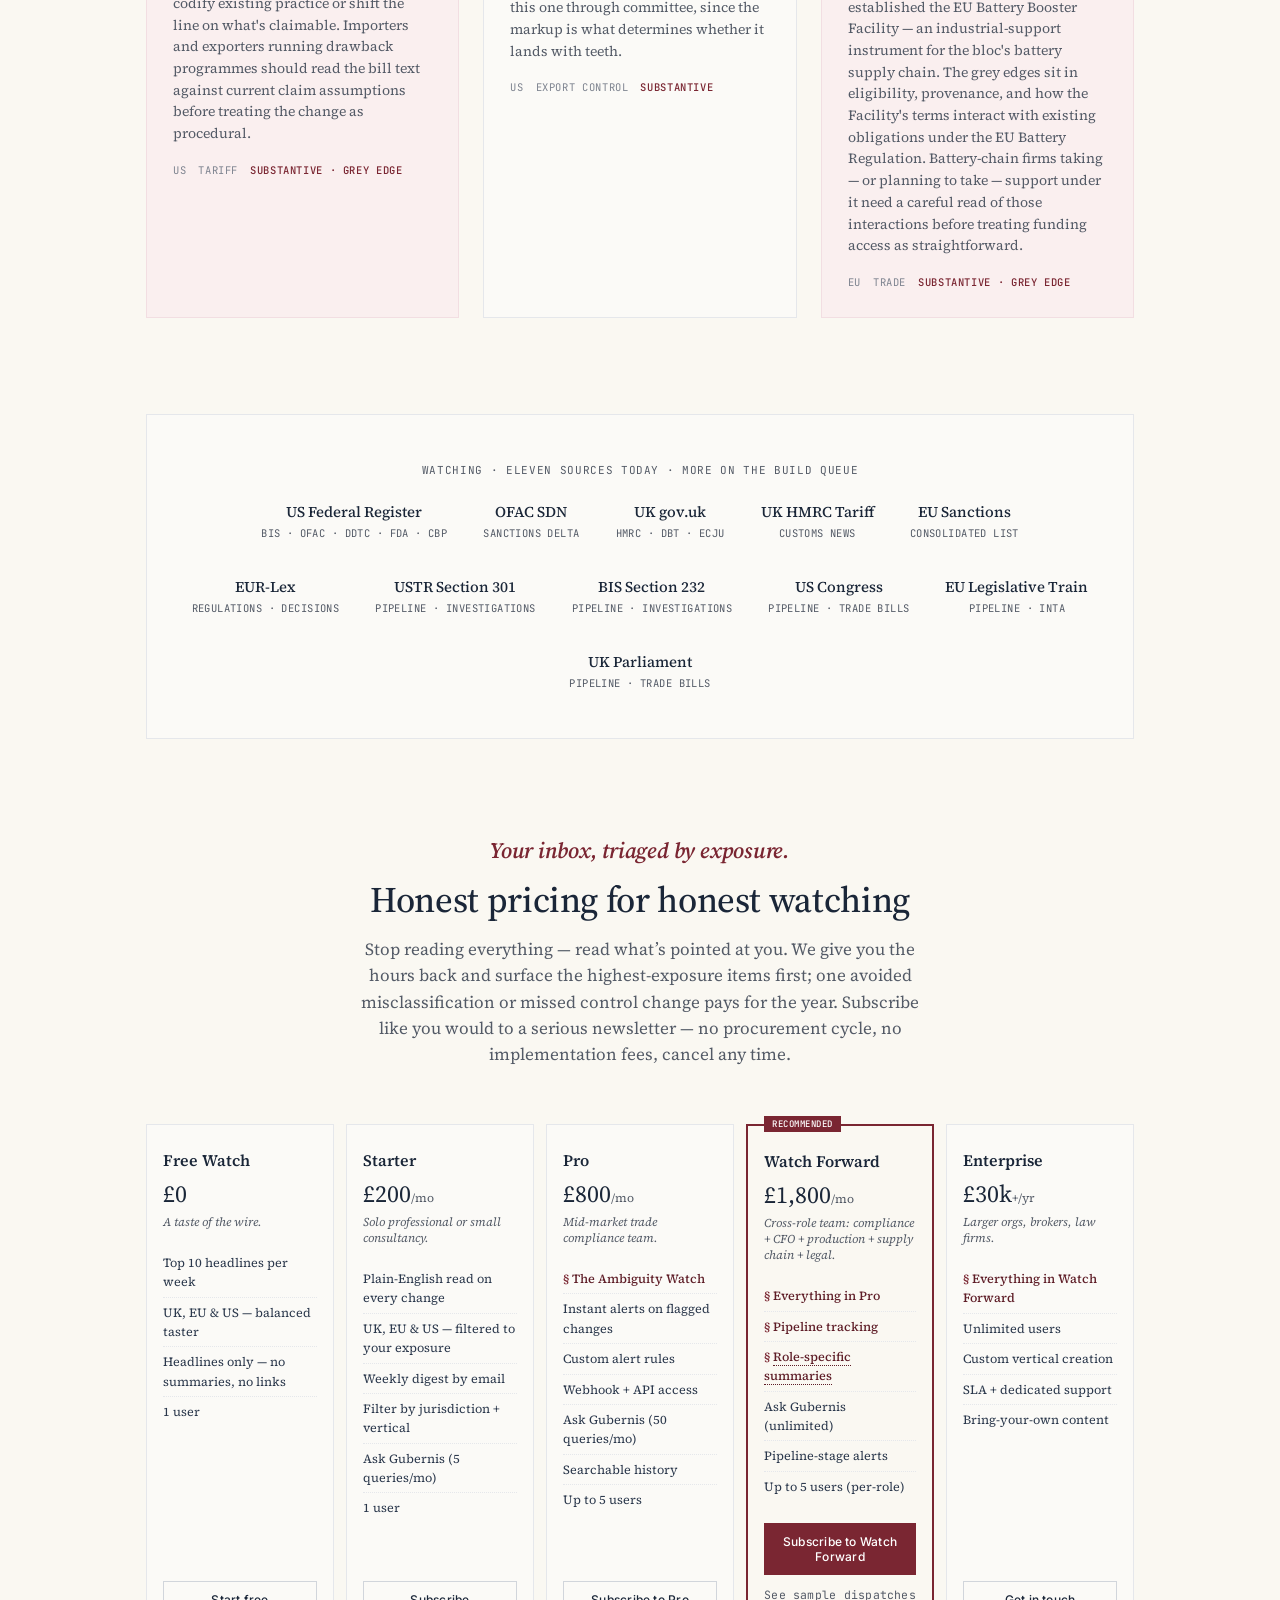
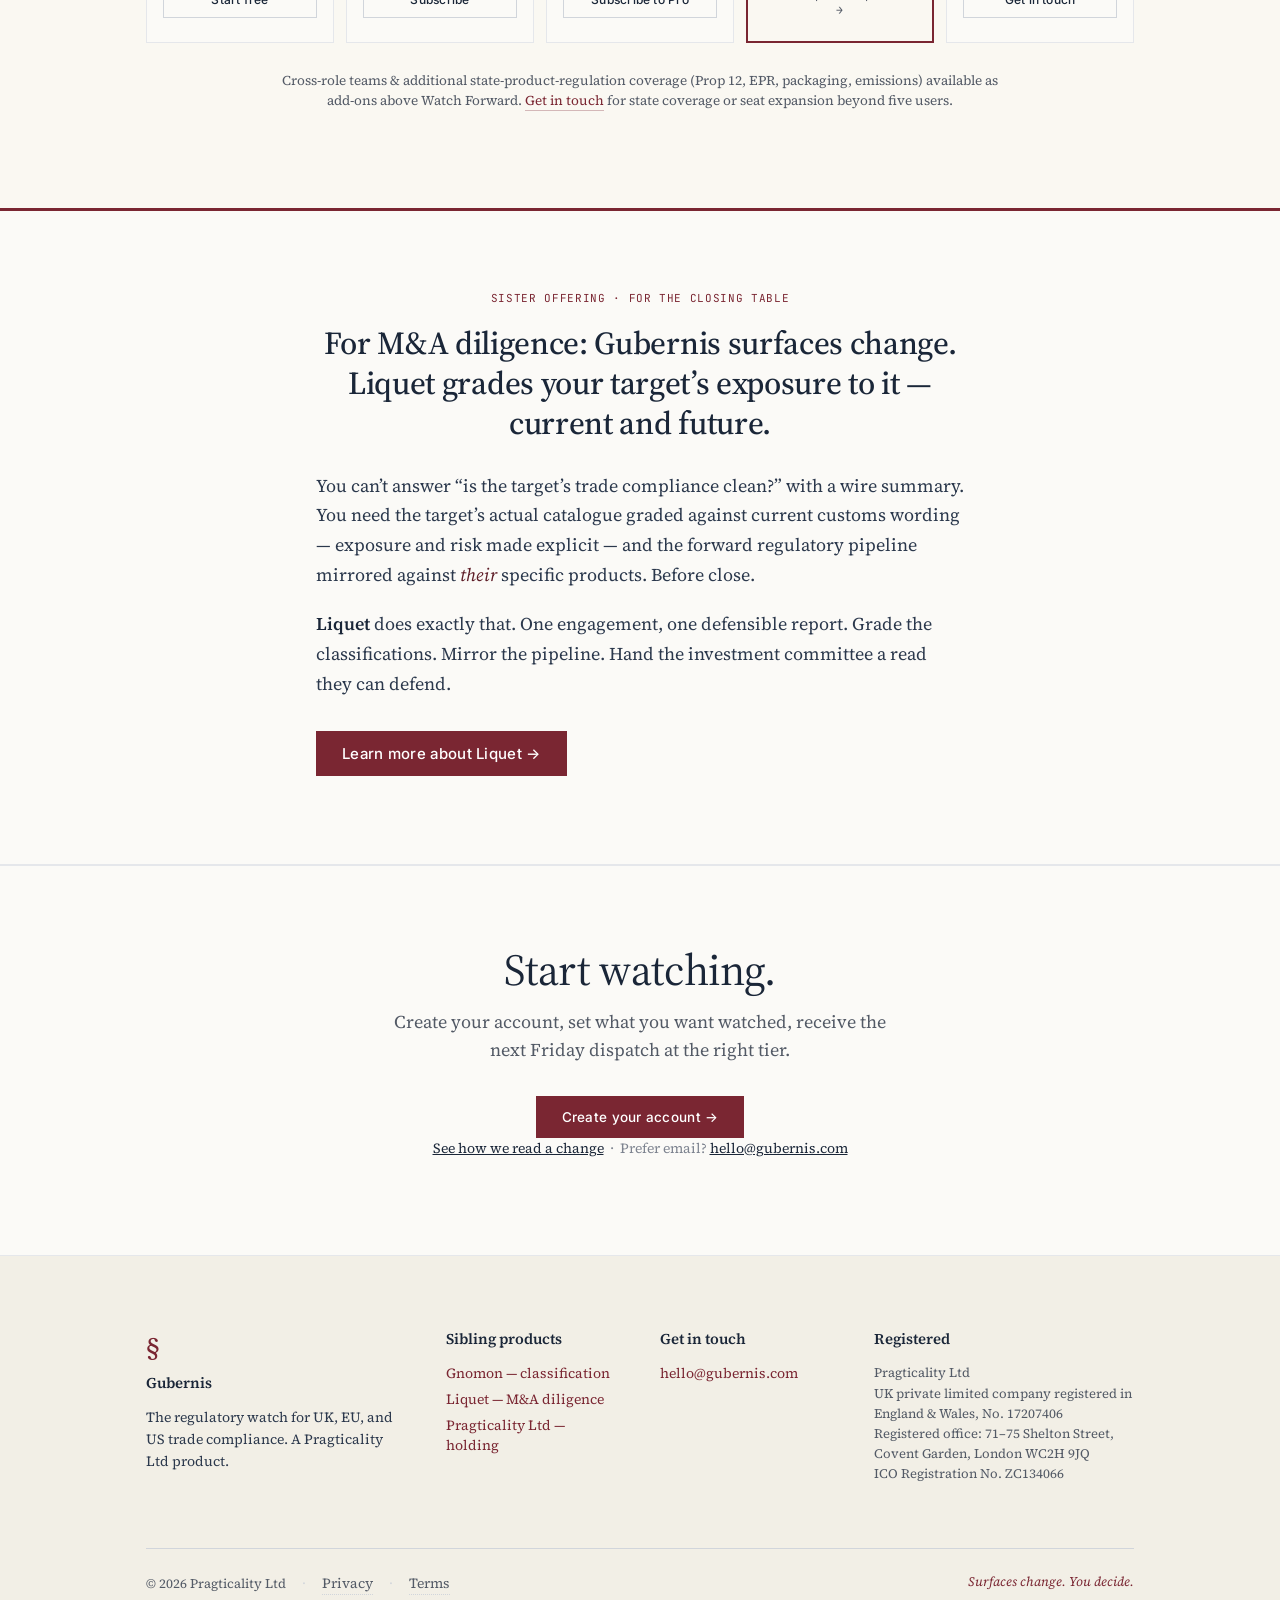
==== commit 4a088ce6: "this-week: reframe as a sample read, not a watchlist 'Areas of focus this period' implied a prospect" ====
--- a/index.html
+++ b/index.html
@@ -45,7 +45,7 @@
     <div class="lead">When the rules move, we&rsquo;re already telling you. UK, EU, US trade compliance &mdash; <strong>read for you</strong>, so your day stays on what only you can do: closing audit findings, briefing the board, running diligence, leading the team.</div>
     <div class="cta-row">
       <a href="https://app.gubernis.com/gubernis/app" class="button primary-btn">Start free &rarr;</a>
-      <a href="#this-week" class="button secondary-btn">See what we&rsquo;re configured to watch at this moment</a>
+      <a href="#this-week" class="button secondary-btn">See how we read a change</a>
     </div>
   </div>
 </section>
@@ -133,12 +133,13 @@
   </div>
 </section>
 
-<!-- WHAT CHANGED THIS WEEK -->
+<!-- LIVE DISPATCH — SAMPLE READS -->
 <section id="this-week" class="changed-section">
   <div class="container">
     <div class="section-head">
       <div class="section-label">Live dispatch</div>
-      <h2>Areas of focus this period</h2>
+      <h2>What a Gubernis read looks like</h2>
+      <p class="section-dek">A sample. Yours would be focused on your area &mdash; every claim cited, the decision left to you.</p>
     </div>
 
     <div class="featured-grid">
@@ -359,7 +360,7 @@
     <p>Create your account, set what you want watched, receive the next Friday dispatch at the right tier.</p>
     <a href="https://app.gubernis.com/gubernis/app" class="button primary-btn">Create your account &rarr;</a>
     <p class="cta-note">
-      <a href="#this-week">See what we&rsquo;re configured to watch at this moment</a>
+      <a href="#this-week">See how we read a change</a>
       &nbsp;&middot;&nbsp;
       Prefer email? <a href="mailto:hello@gubernis.com?subject=Gubernis enquiry">hello@gubernis.com</a>
     </p>
--- a/styles.css
+++ b/styles.css
@@ -383,6 +383,14 @@
   color: var(--ink);
   letter-spacing: -0.01em;
 }
+.changed-section .section-dek {
+  font-family: 'Source Serif 4', serif;
+  font-size: 17px;
+  color: var(--slate);
+  max-width: 560px;
+  margin: 12px auto 0;
+  line-height: 1.55;
+}
 
 .featured-grid {
   display: grid;
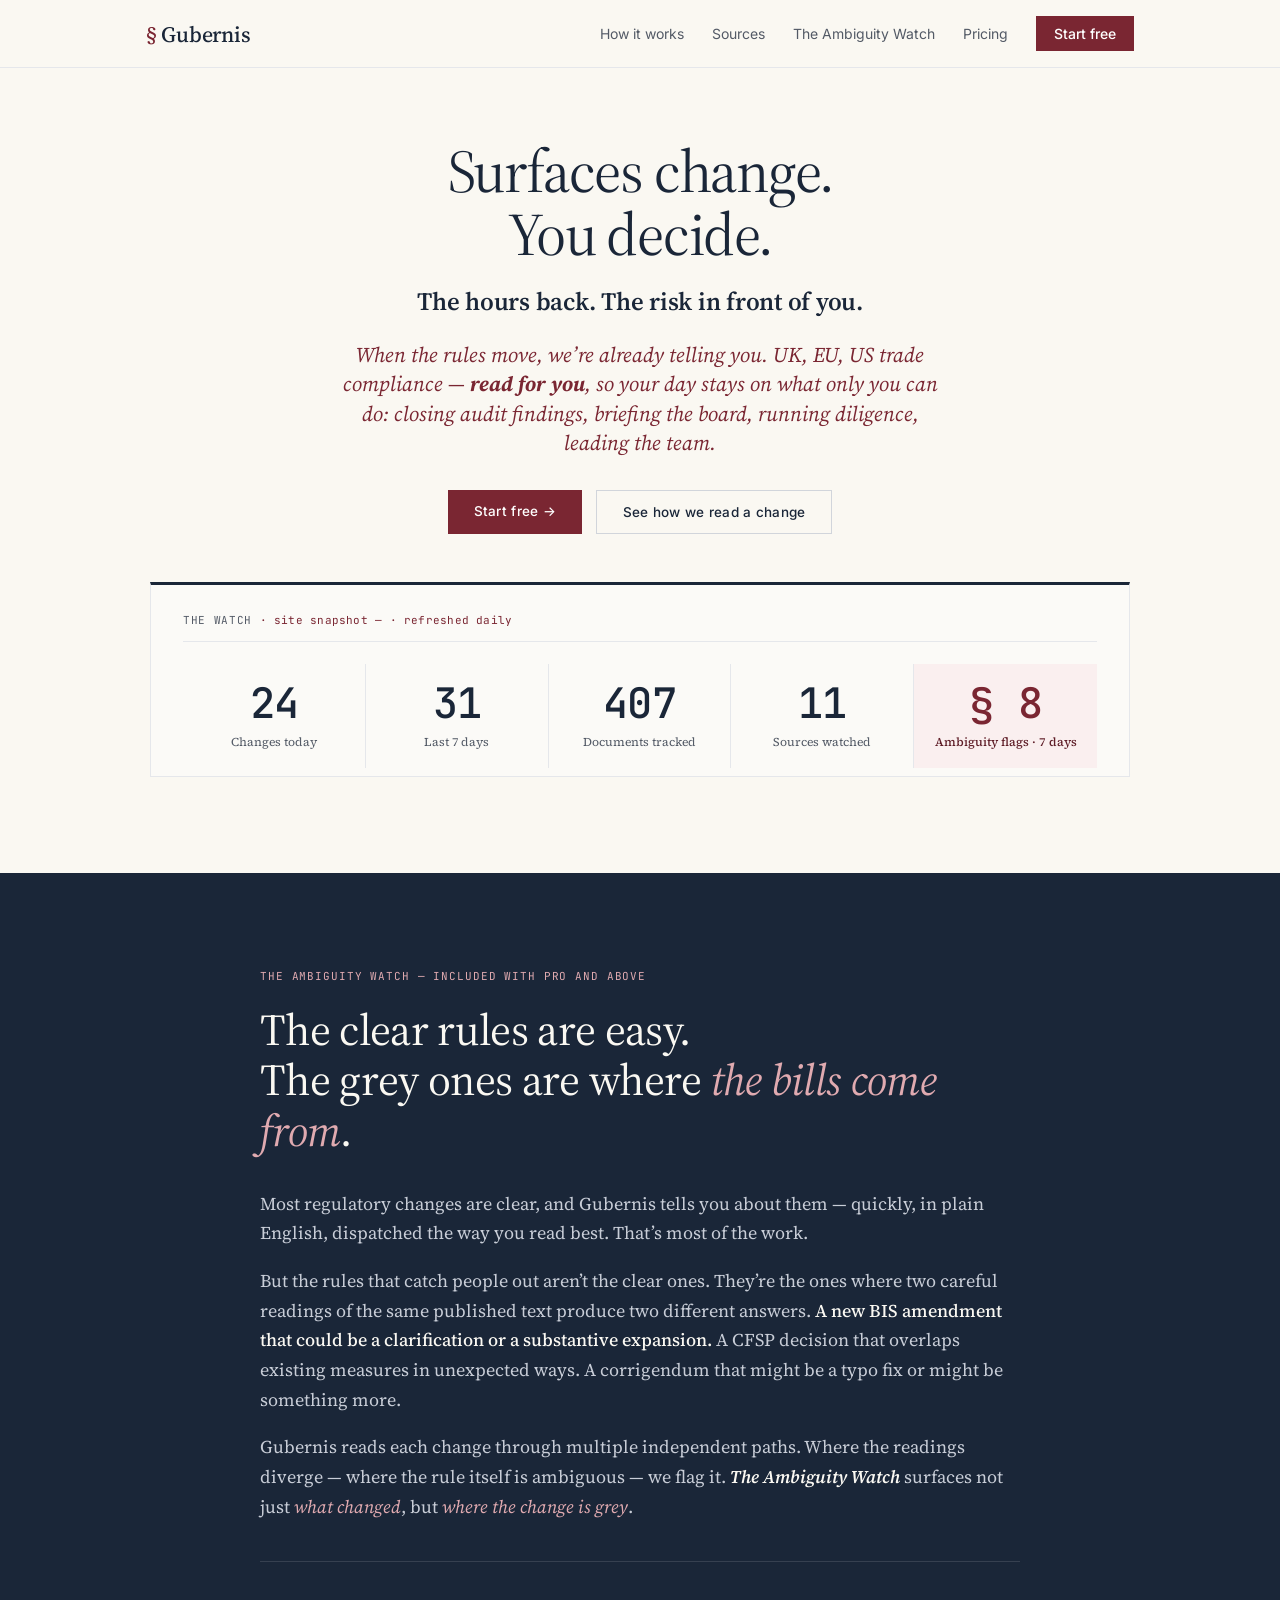
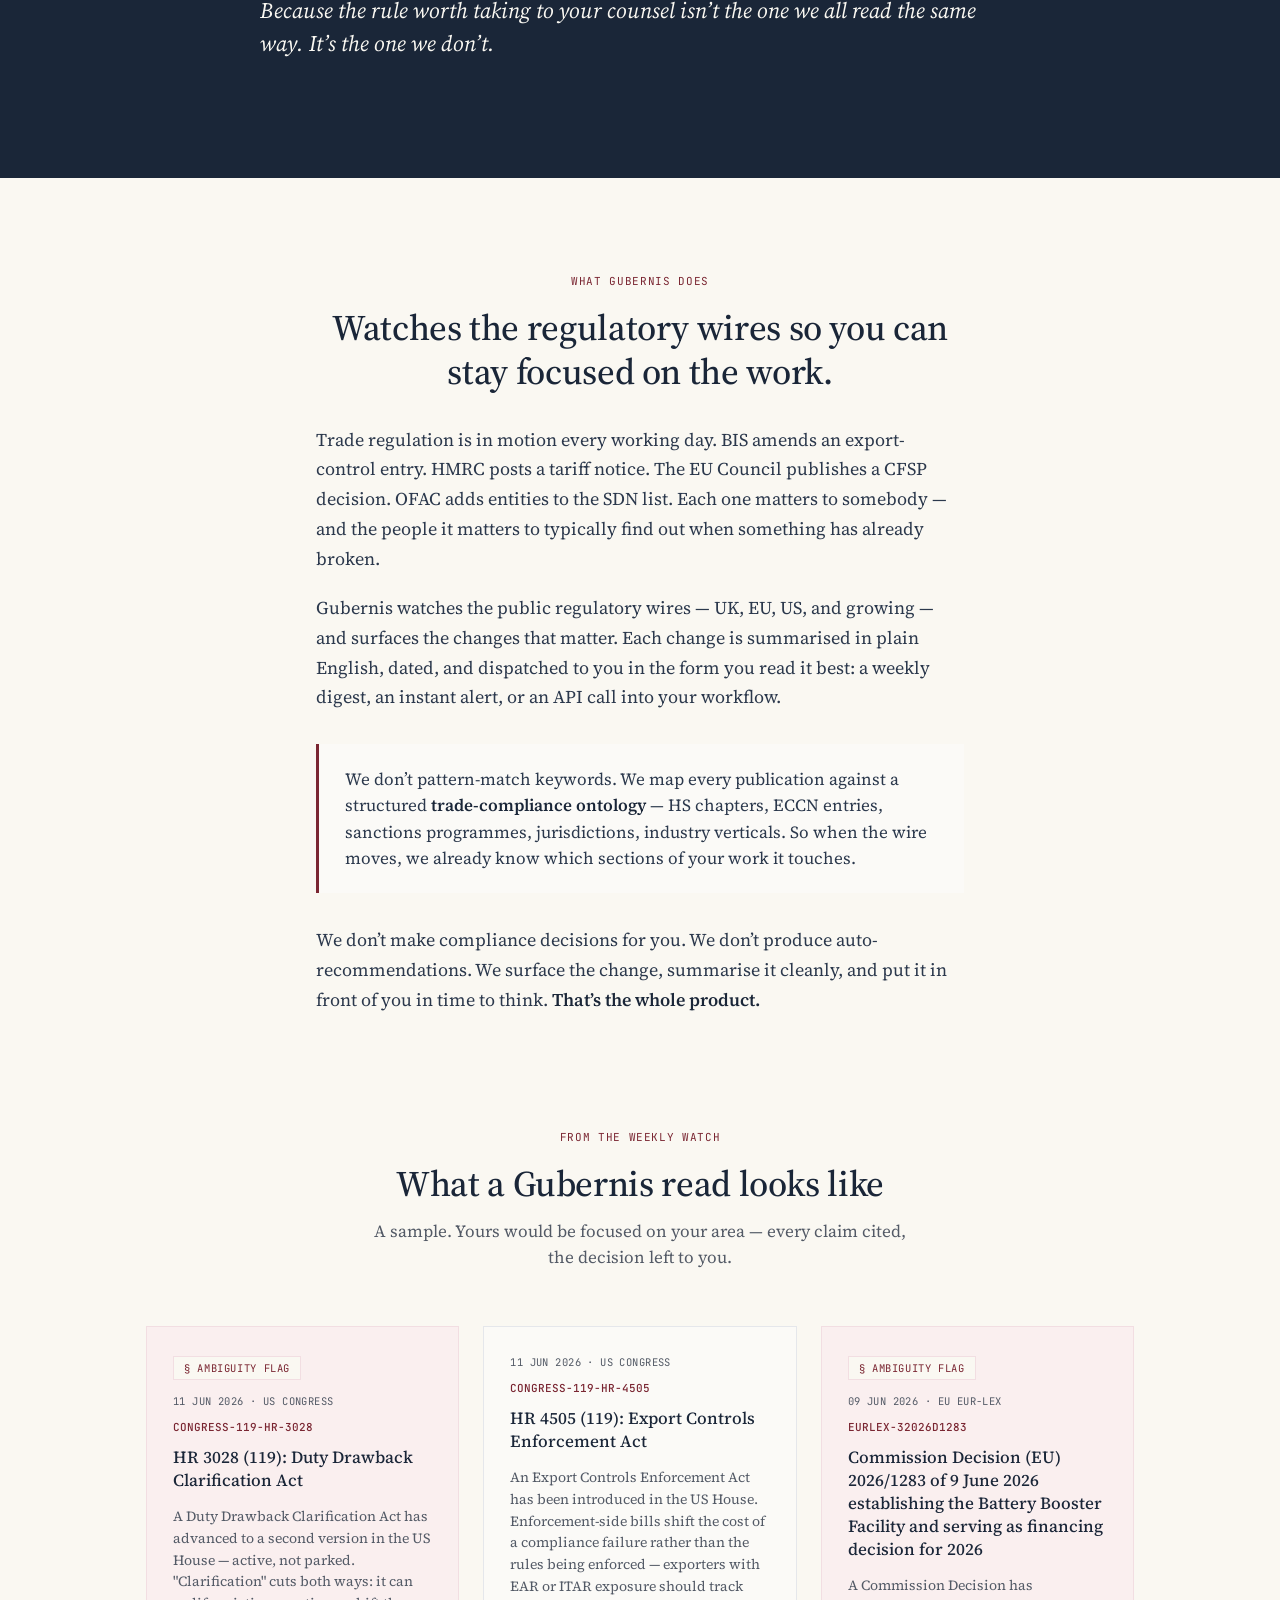
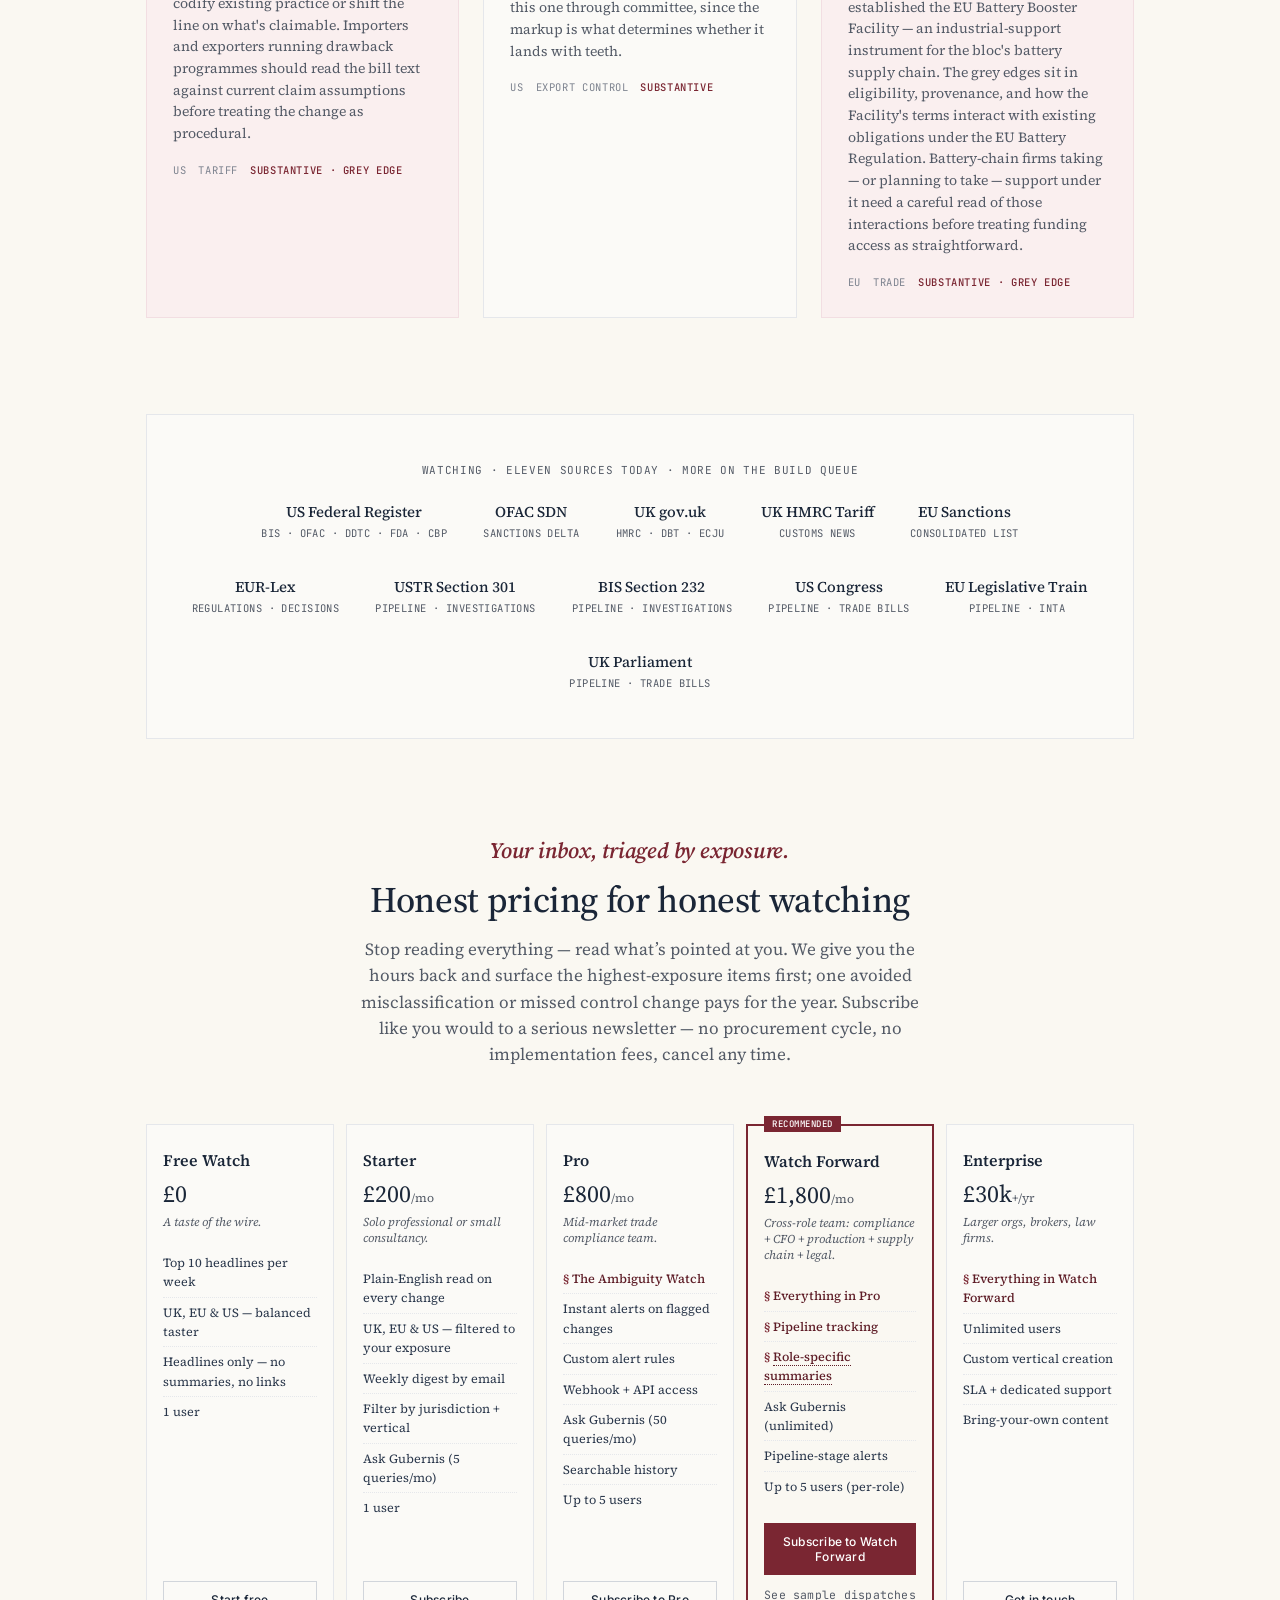
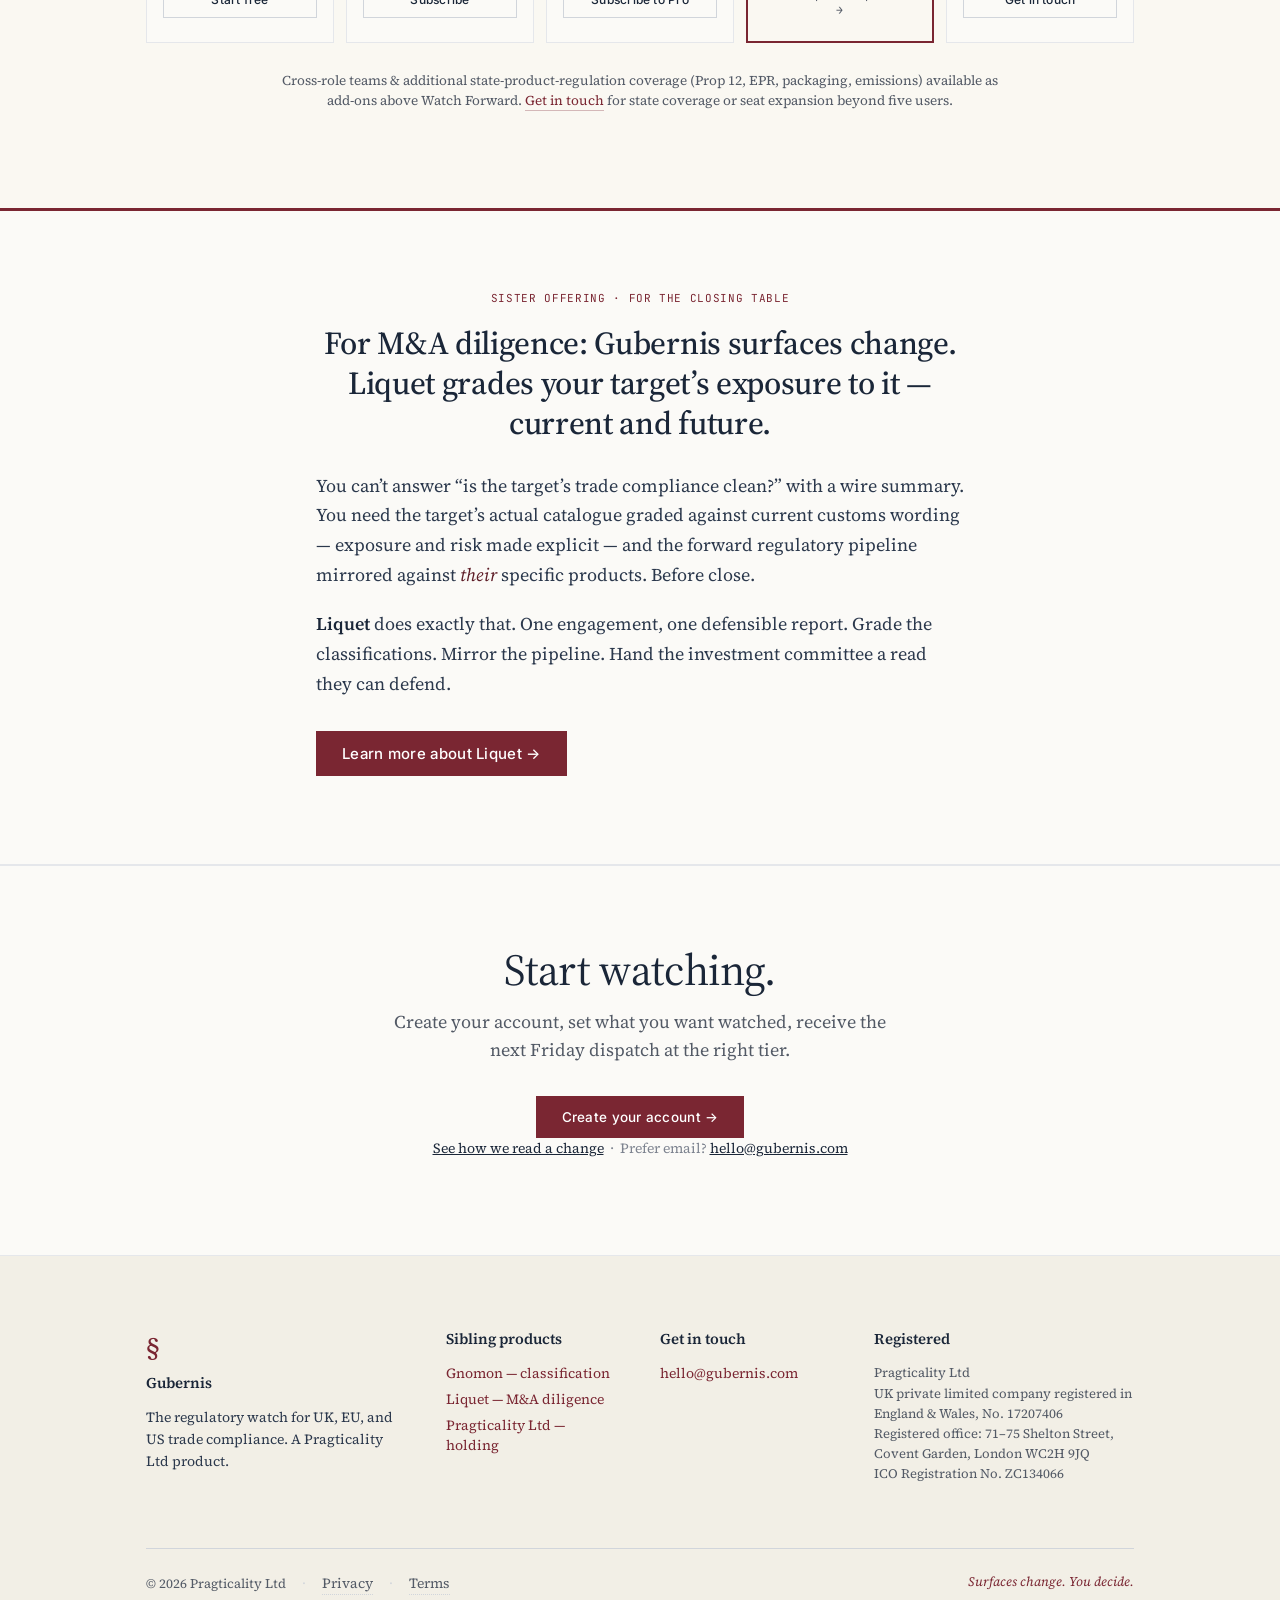
==== commit e5ab4c4a: "this-week: label 'Live dispatch' -> 'From the Weekly Watch'; log real-time-alert pivot 'Live dispatc" ====
--- a/index.html
+++ b/index.html
@@ -137,7 +137,7 @@
 <section id="this-week" class="changed-section">
   <div class="container">
     <div class="section-head">
-      <div class="section-label">Live dispatch</div>
+      <div class="section-label">From the Weekly Watch</div>
       <h2>What a Gubernis read looks like</h2>
       <p class="section-dek">A sample. Yours would be focused on your area &mdash; every claim cited, the decision left to you.</p>
     </div>
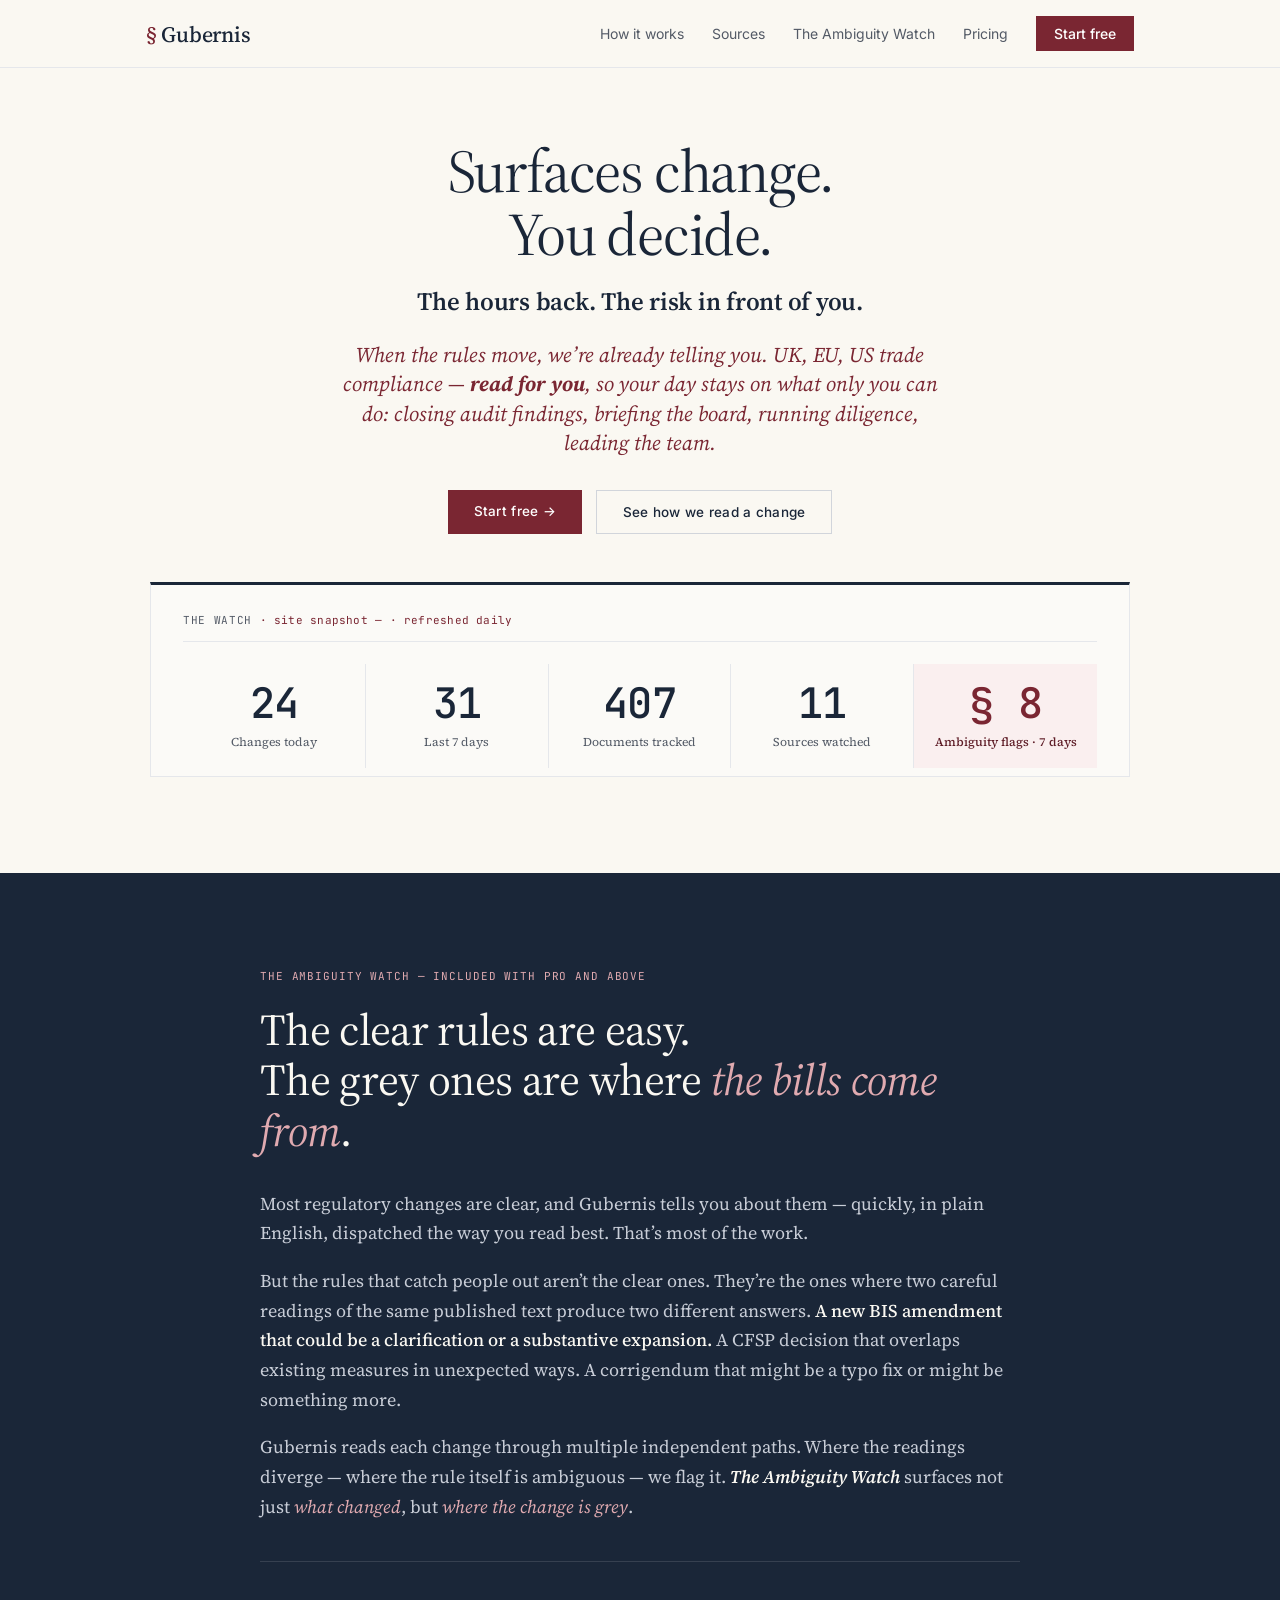
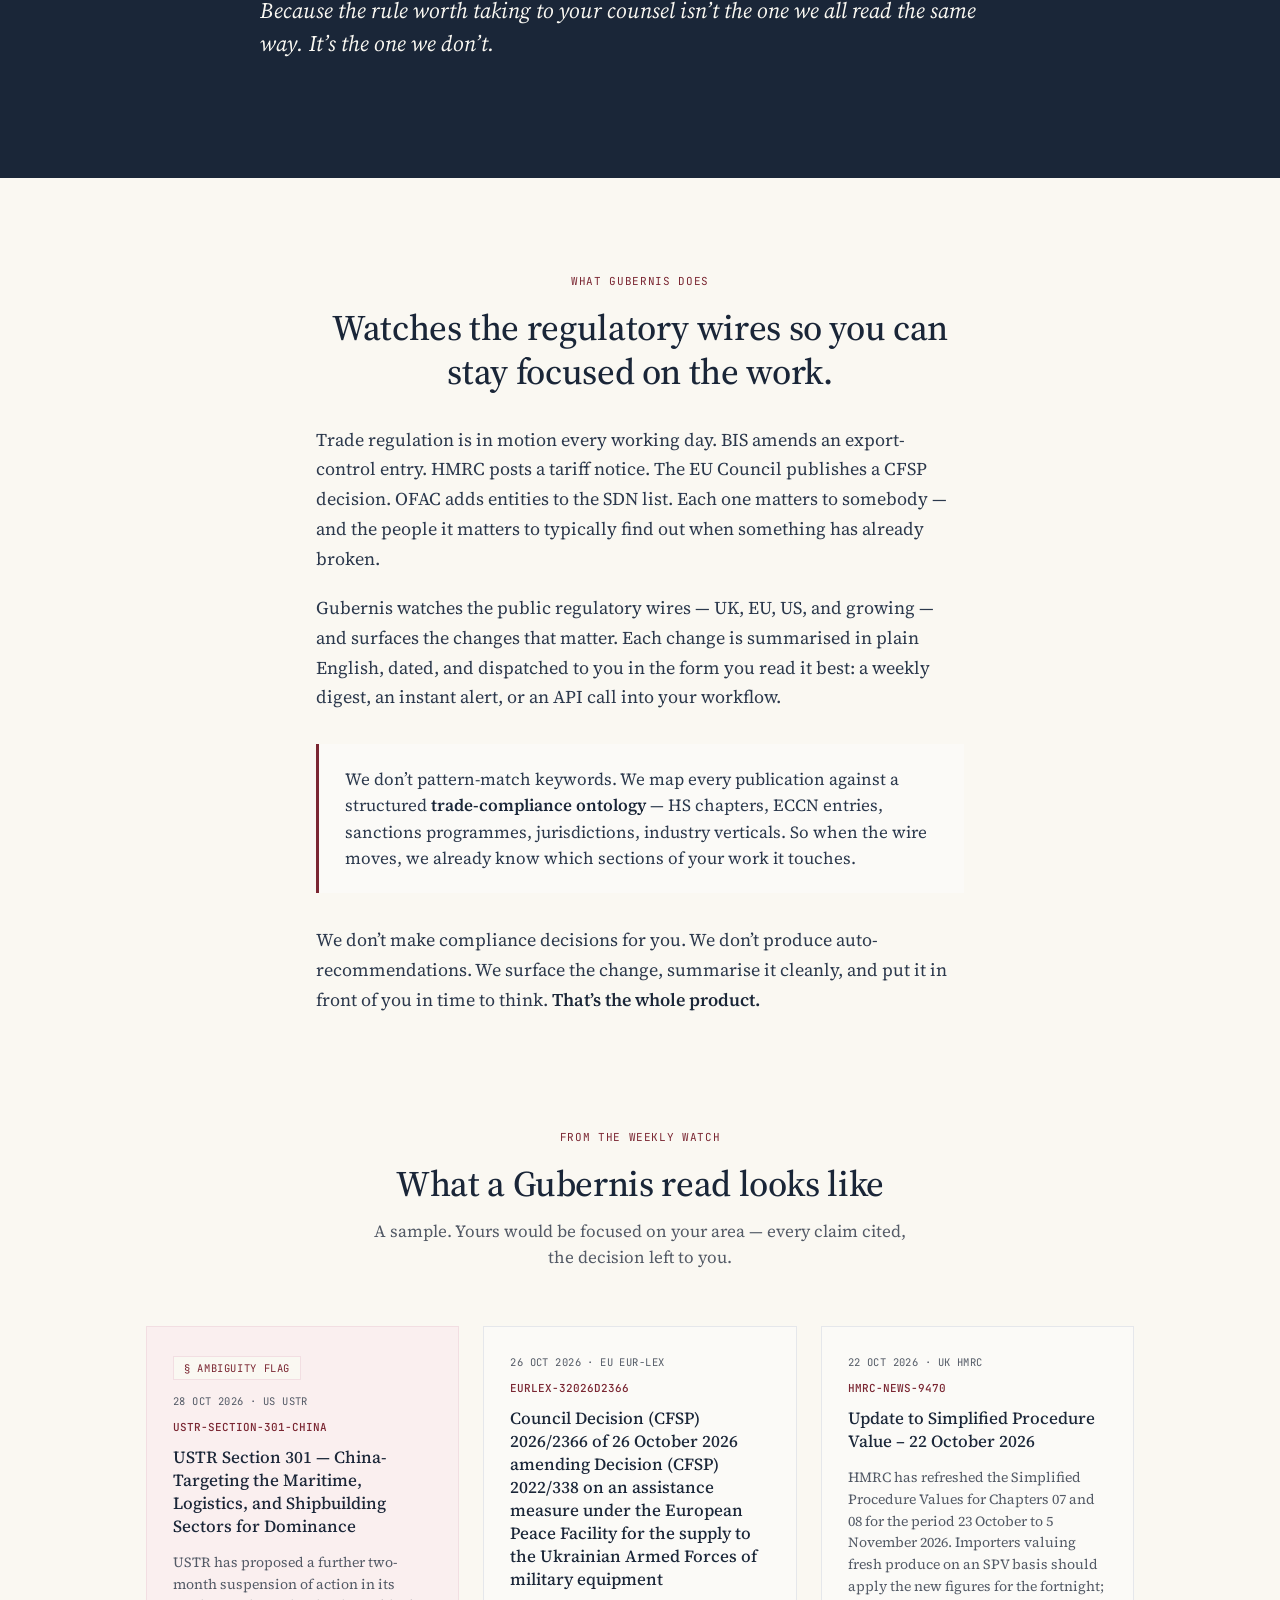
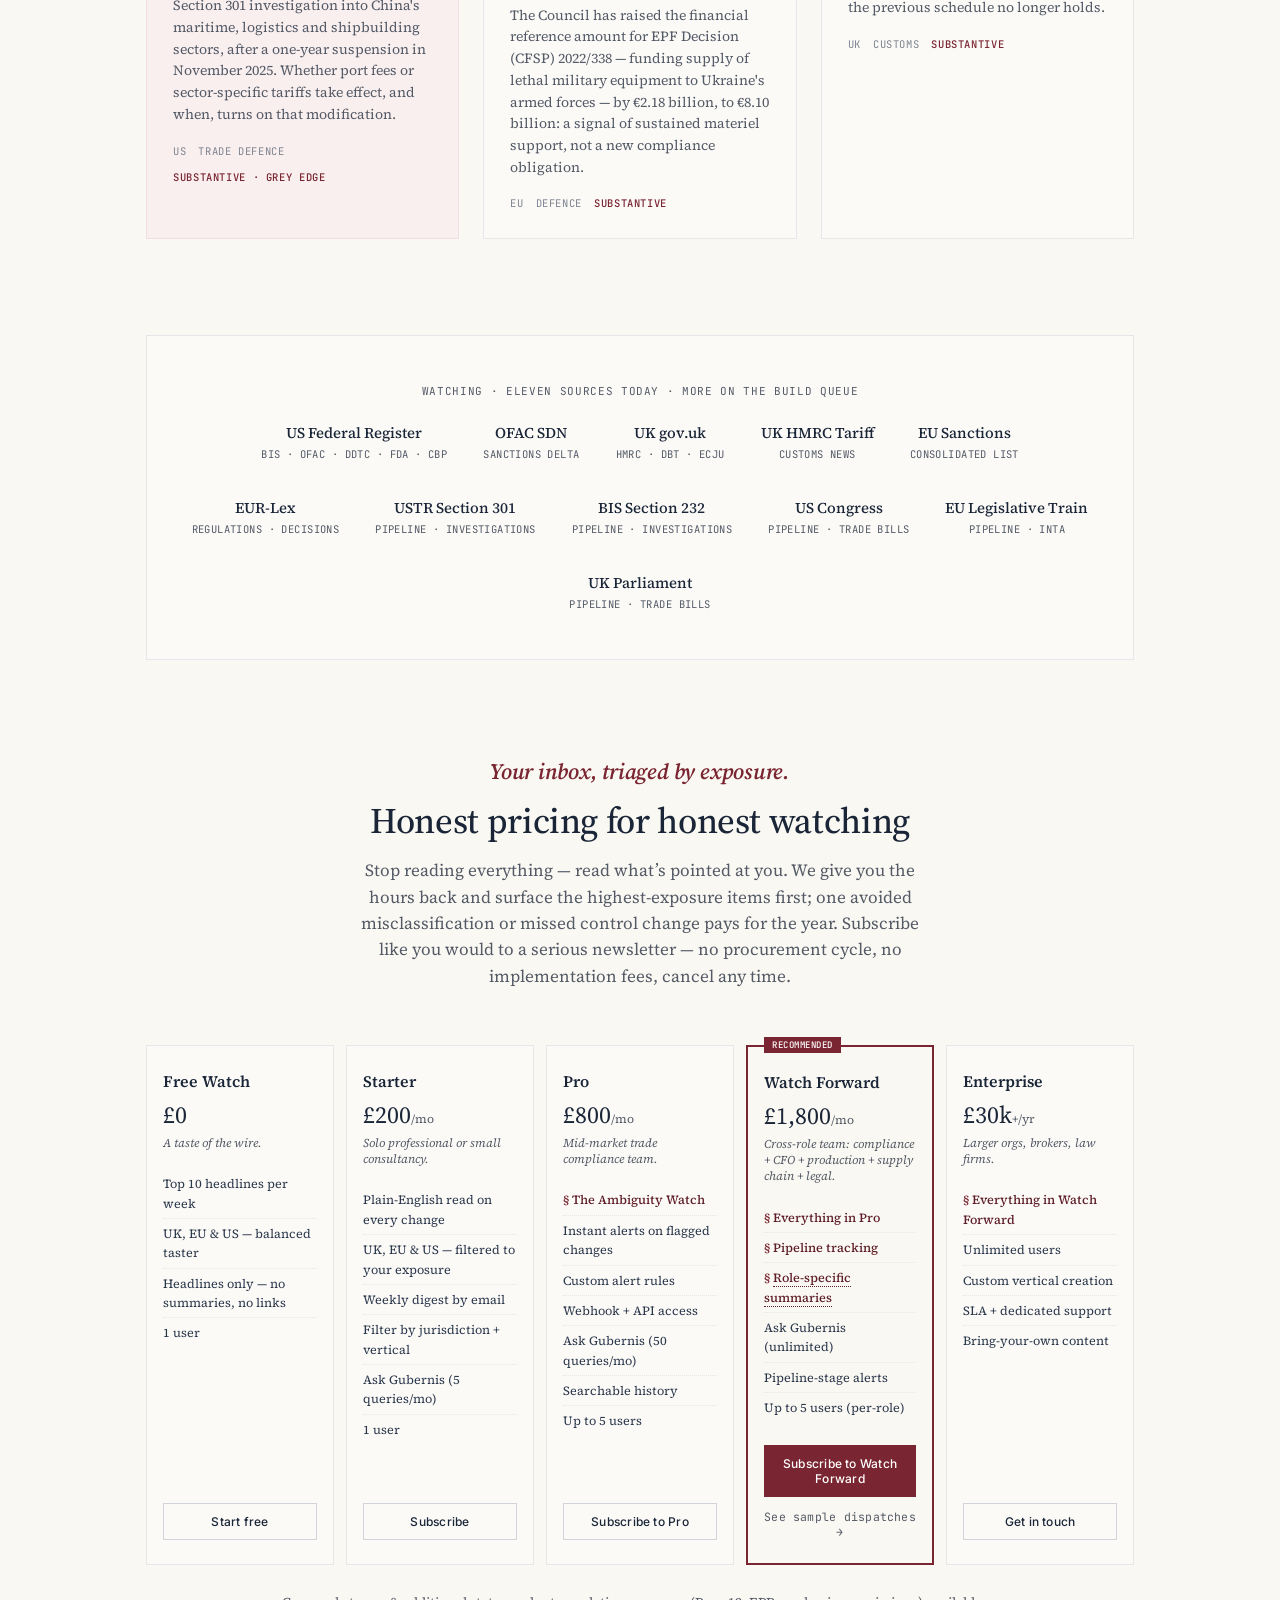
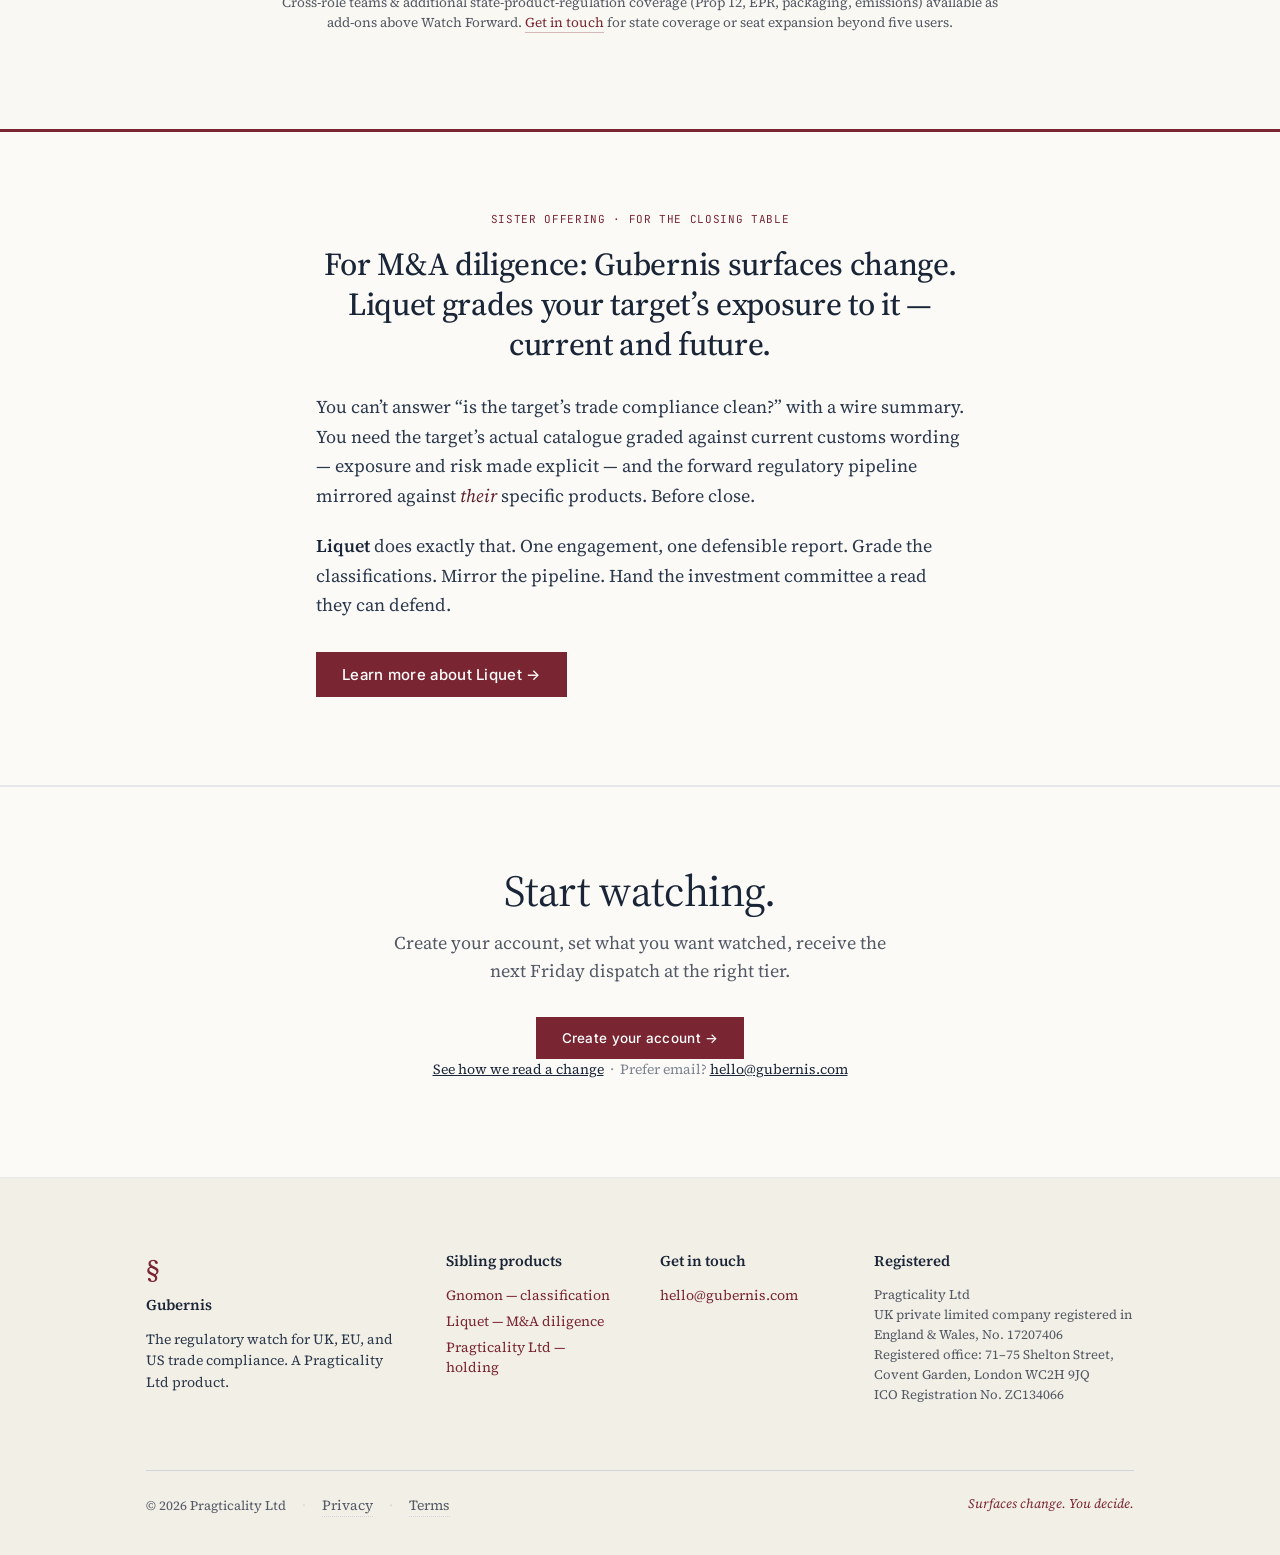
==== commit 90237332: "this-week: refresh cards — USTR §301 China (lede), EPF 2022/338 top-up, HMRC SPV Drops the mis-groun" ====
--- a/index.html
+++ b/index.html
@@ -147,39 +147,38 @@
 
       <article class="card ambiguous">
         <span class="watch-flag">§ ambiguity flag</span>
-        <div class="ts">11 Jun 2026 · US Congress</div>
-        <div class="id">CONGRESS-119-HR-3028</div>
-        <h3 class="card-title">HR 3028 (119): Duty Drawback Clarification Act</h3>
-        <p class="card-summary">A Duty Drawback Clarification Act has advanced to a second version in the US House — active, not parked. "Clarification" cuts both ways: it can codify existing practice or shift the line on what's claimable. Importers and exporters running drawback programmes should read the bill text against current claim assumptions before treating the change as procedural.</p>
+        <div class="ts">28 Oct 2026 · US USTR</div>
+        <div class="id">USTR-SECTION-301-CHINA</div>
+        <h3 class="card-title">USTR Section 301 — China-Targeting the Maritime, Logistics, and Shipbuilding Sectors for Dominance</h3>
+        <p class="card-summary">USTR has proposed a further two-month suspension of action in its Section 301 investigation into China's maritime, logistics and shipbuilding sectors, after a one-year suspension in November 2025. Whether port fees or sector-specific tariffs take effect, and when, turns on that modification.</p>
         <div class="card-tags">
           <span class="tag">US</span>
-          <span class="tag">tariff</span>
+          <span class="tag">trade defence</span>
           <span class="tag sev">substantive · grey edge</span>
         </div>
       </article>
 
       <article class="card">
-        <div class="ts">11 Jun 2026 · US Congress</div>
-        <div class="id">CONGRESS-119-HR-4505</div>
-        <h3 class="card-title">HR 4505 (119): Export Controls Enforcement Act</h3>
-        <p class="card-summary">An Export Controls Enforcement Act has been introduced in the US House. Enforcement-side bills shift the cost of a compliance failure rather than the rules being enforced — exporters with EAR or ITAR exposure should track this one through committee, since the markup is what determines whether it lands with teeth.</p>
-        <div class="card-tags">
-          <span class="tag">US</span>
-          <span class="tag">export control</span>
-          <span class="tag sev">substantive</span>
-        </div>
-      </article>
-
-      <article class="card ambiguous">
-        <span class="watch-flag">§ ambiguity flag</span>
-        <div class="ts">09 Jun 2026 · EU EUR-Lex</div>
-        <div class="id">EURLEX-32026D1283</div>
-        <h3 class="card-title">Commission Decision (EU) 2026/1283 of 9 June 2026 establishing the Battery Booster Facility and serving as financing decision for 2026</h3>
-        <p class="card-summary">A Commission Decision has established the EU Battery Booster Facility — an industrial-support instrument for the bloc's battery supply chain. The grey edges sit in eligibility, provenance, and how the Facility's terms interact with existing obligations under the EU Battery Regulation. Battery-chain firms taking — or planning to take — support under it need a careful read of those interactions before treating funding access as straightforward.</p>
+        <div class="ts">26 Oct 2026 · EU EUR-Lex</div>
+        <div class="id">EURLEX-32026D2366</div>
+        <h3 class="card-title">Council Decision (CFSP) 2026/2366 of 26 October 2026 amending Decision (CFSP) 2022/338 on an assistance measure under the European Peace Facility for the supply to the Ukrainian Armed Forces of military equipment</h3>
+        <p class="card-summary">The Council has raised the financial reference amount for EPF Decision (CFSP) 2022/338 — funding supply of lethal military equipment to Ukraine's armed forces — by €2.18 billion, to €8.10 billion: a signal of sustained materiel support, not a new compliance obligation.</p>
         <div class="card-tags">
           <span class="tag">EU</span>
-          <span class="tag">trade</span>
-          <span class="tag sev">substantive · grey edge</span>
+          <span class="tag">defence</span>
+          <span class="tag sev">substantive</span>
+        </div>
+      </article>
+
+      <article class="card">
+        <div class="ts">22 Oct 2026 · UK HMRC</div>
+        <div class="id">HMRC-NEWS-9470</div>
+        <h3 class="card-title">Update to Simplified Procedure Value – 22 October 2026</h3>
+        <p class="card-summary">HMRC has refreshed the Simplified Procedure Values for Chapters 07 and 08 for the period 23 October to 5 November 2026. Importers valuing fresh produce on an SPV basis should apply the new figures for the fortnight; the previous schedule no longer holds.</p>
+        <div class="card-tags">
+          <span class="tag">UK</span>
+          <span class="tag">customs</span>
+          <span class="tag sev">substantive</span>
         </div>
       </article>
 
--- a/styles.css
+++ b/styles.css
@@ -465,6 +465,27 @@
   border: 1px solid var(--oxblood-soft);
 }
 
+/* Divergence Watch lede — a cross-jurisdictional disparity on the same subject.
+   Blue, deliberately distinct from the oxblood § (Ambiguity Watch). The engine also
+   renders an inline blue background as a fallback, so the flag reads correctly even
+   before this stylesheet loads. */
+.card.divergence {
+  border-color: #b6d0f5;
+  background: #f2f7fe;
+}
+.card.divergence .divergence-flag {
+  display: inline-block;
+  font-family: 'JetBrains Mono', monospace;
+  font-size: 10.5px;
+  color: #fff;
+  background: #1f6feb;
+  padding: 4px 10px;
+  text-transform: uppercase;
+  letter-spacing: 0.06em;
+  margin-bottom: 14px;
+  border: 1px solid #1f6feb;
+}
+
 /* ────────────────────────────────────────────
    Sources bar
    ──────────────────────────────────────────── */
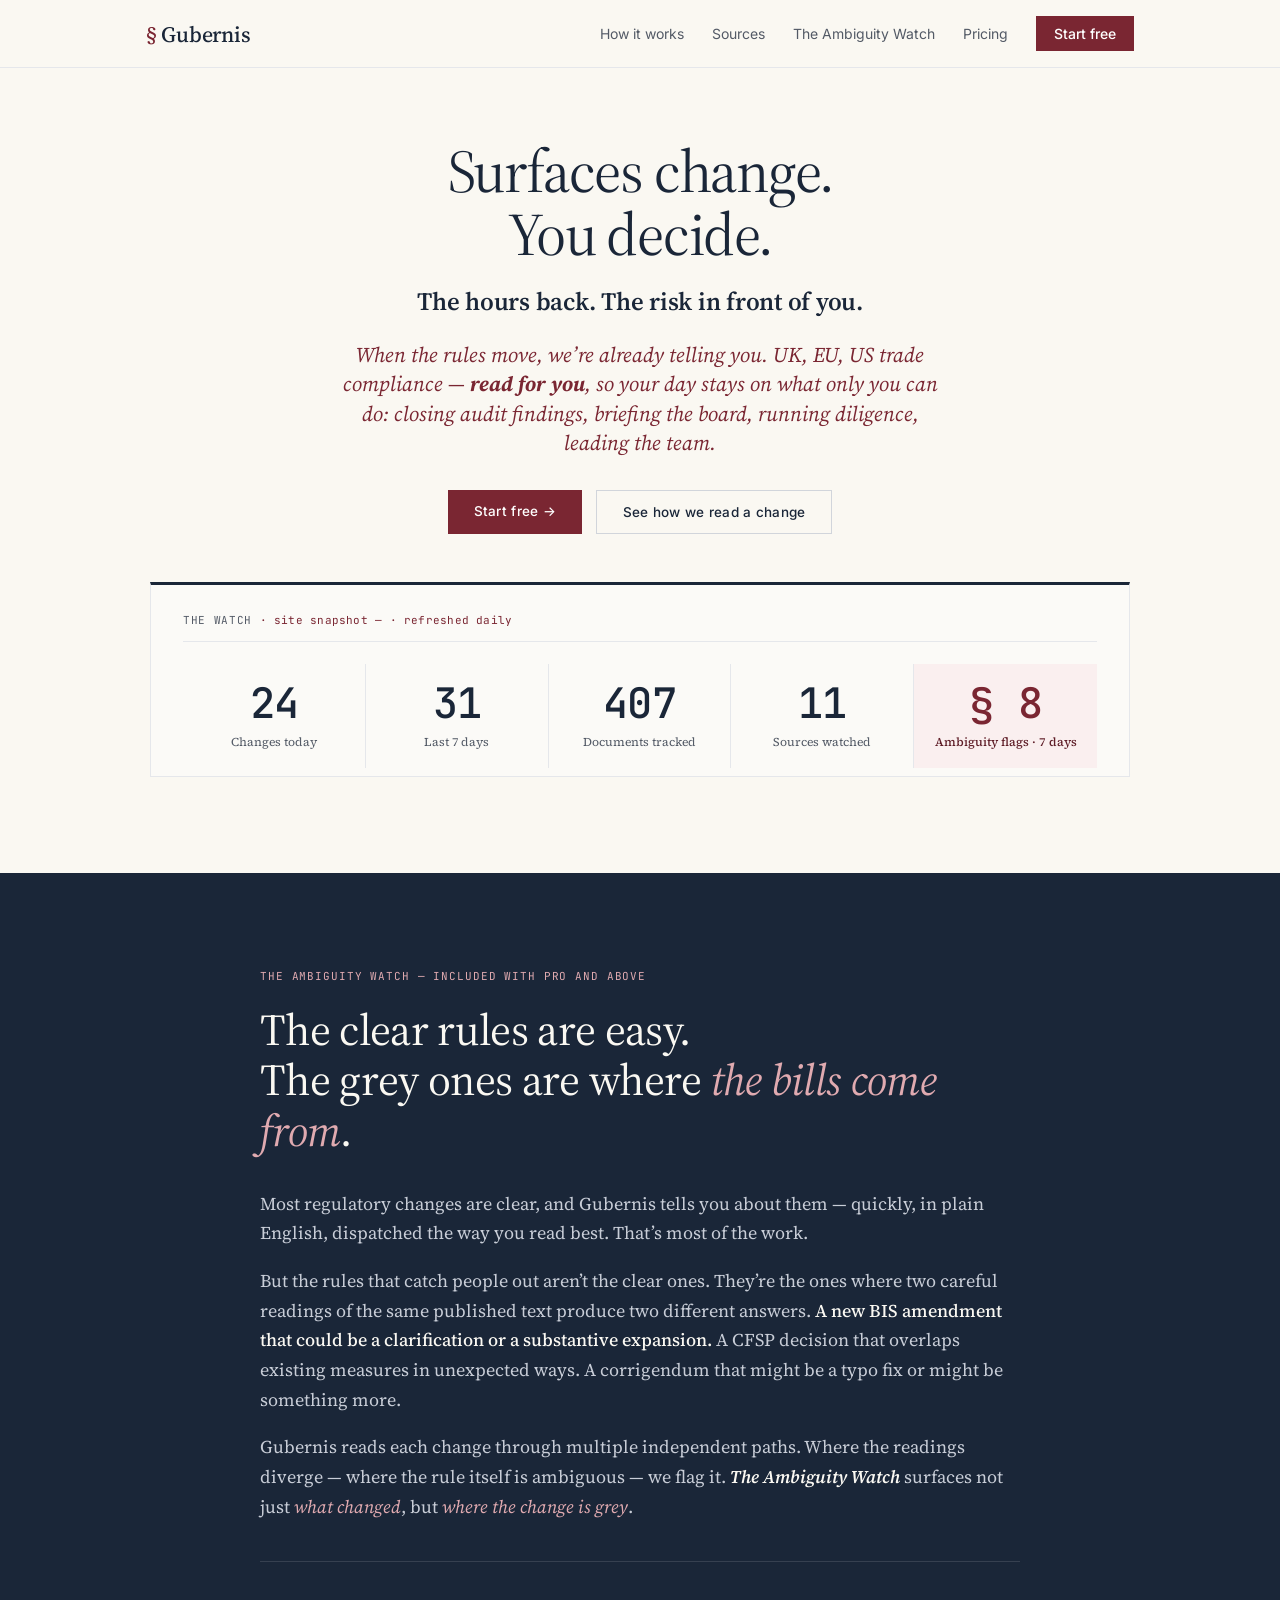
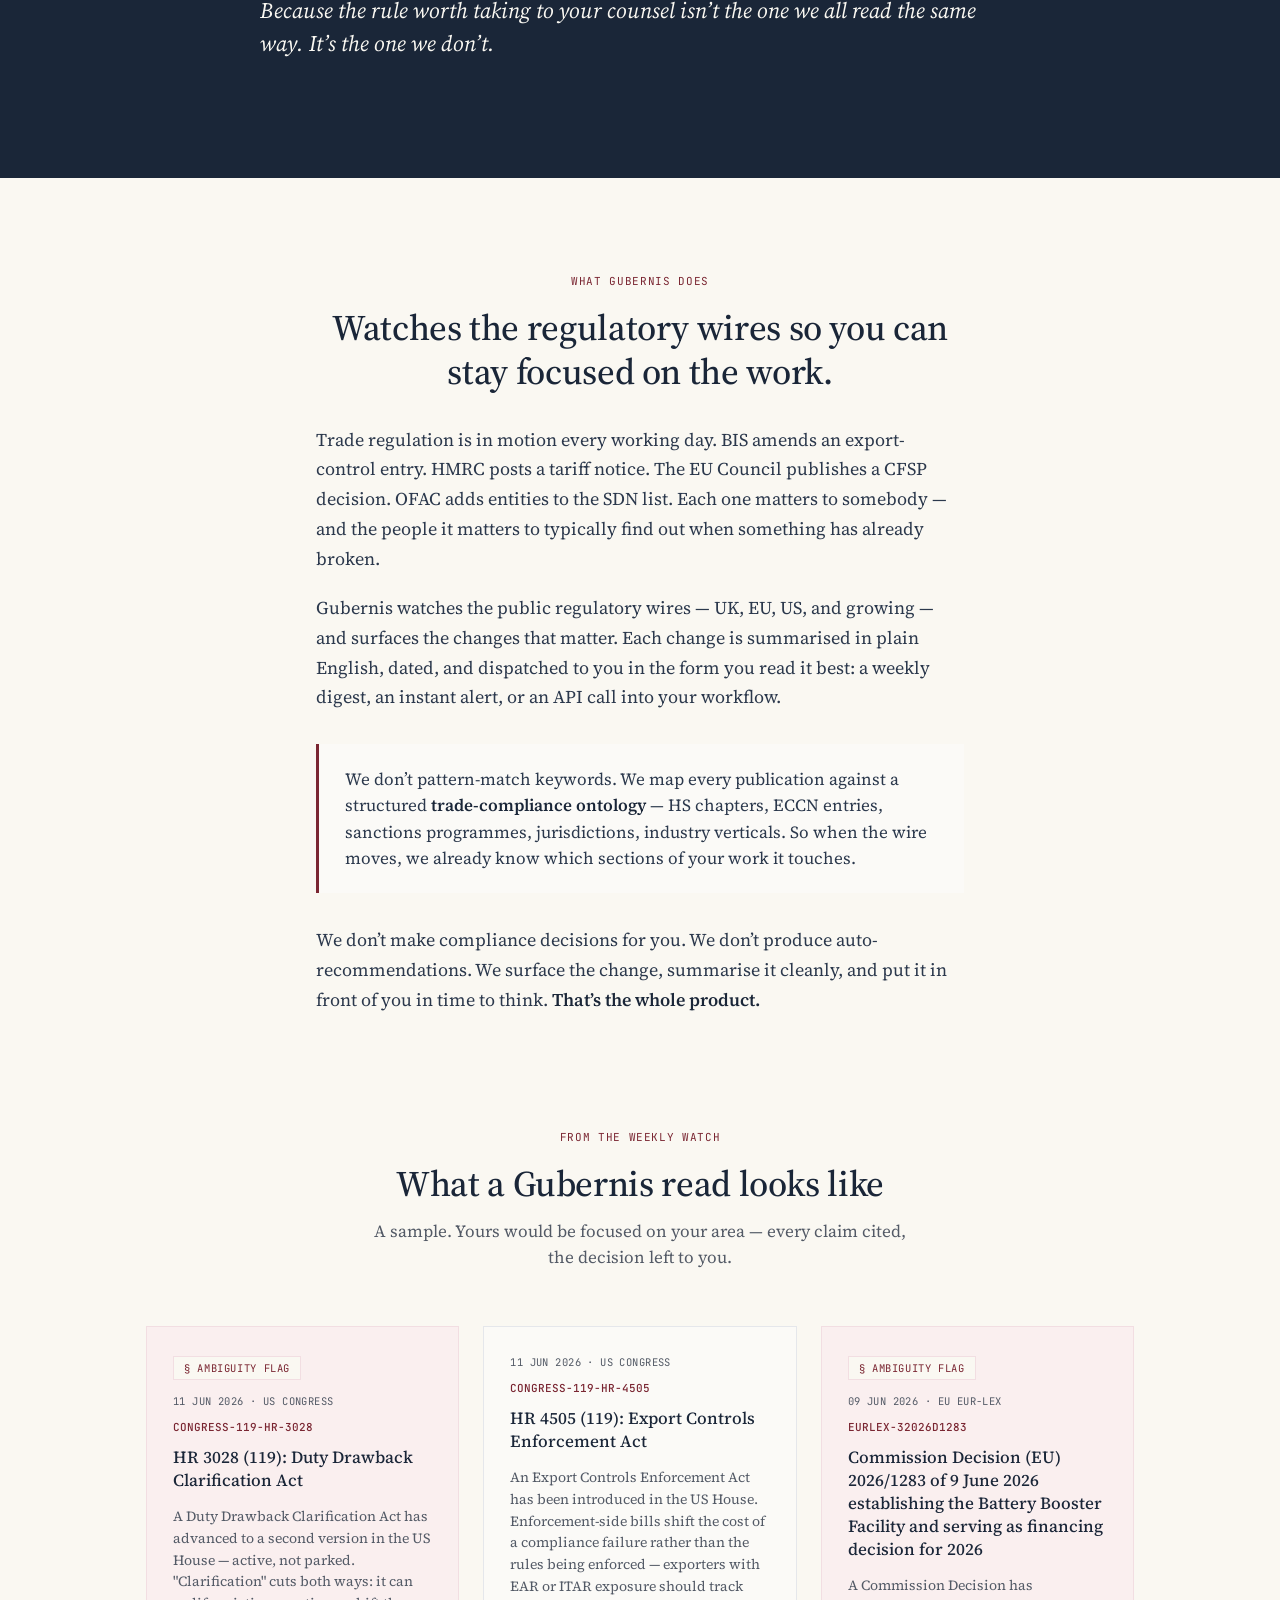
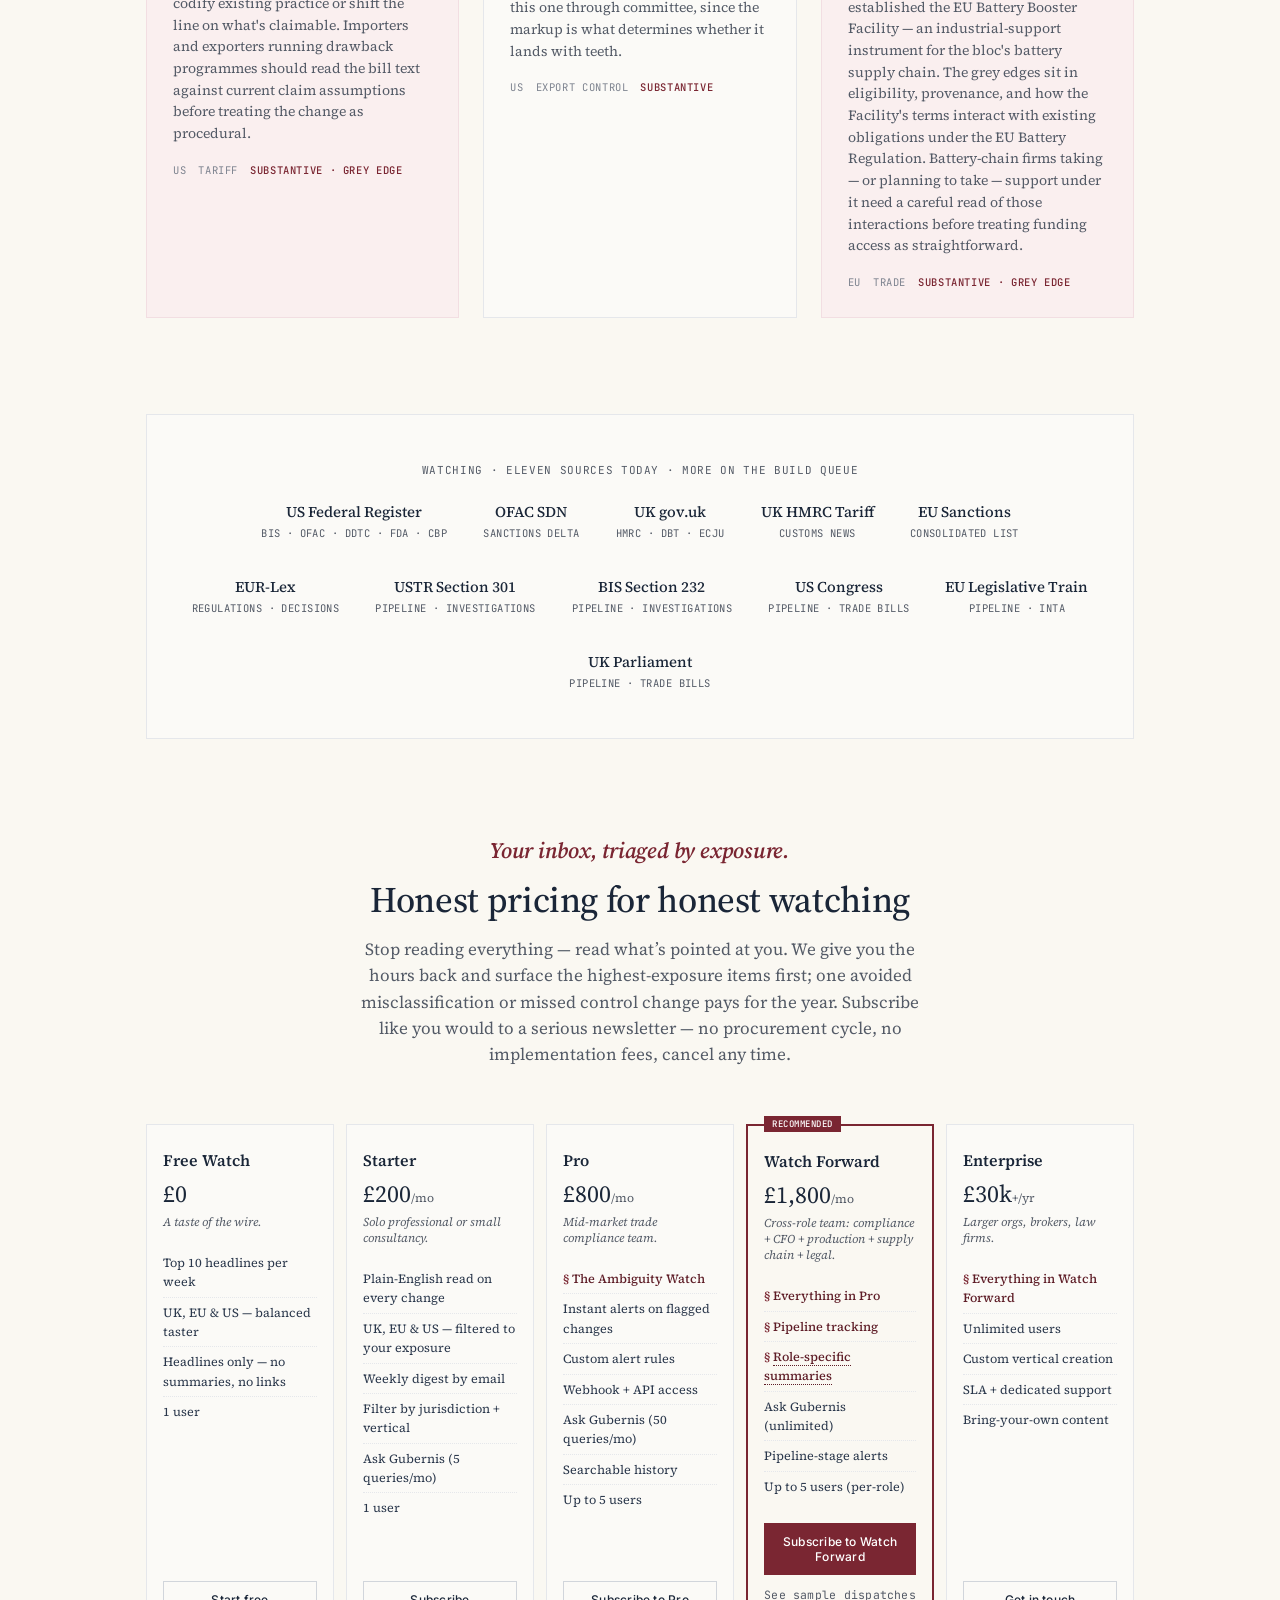
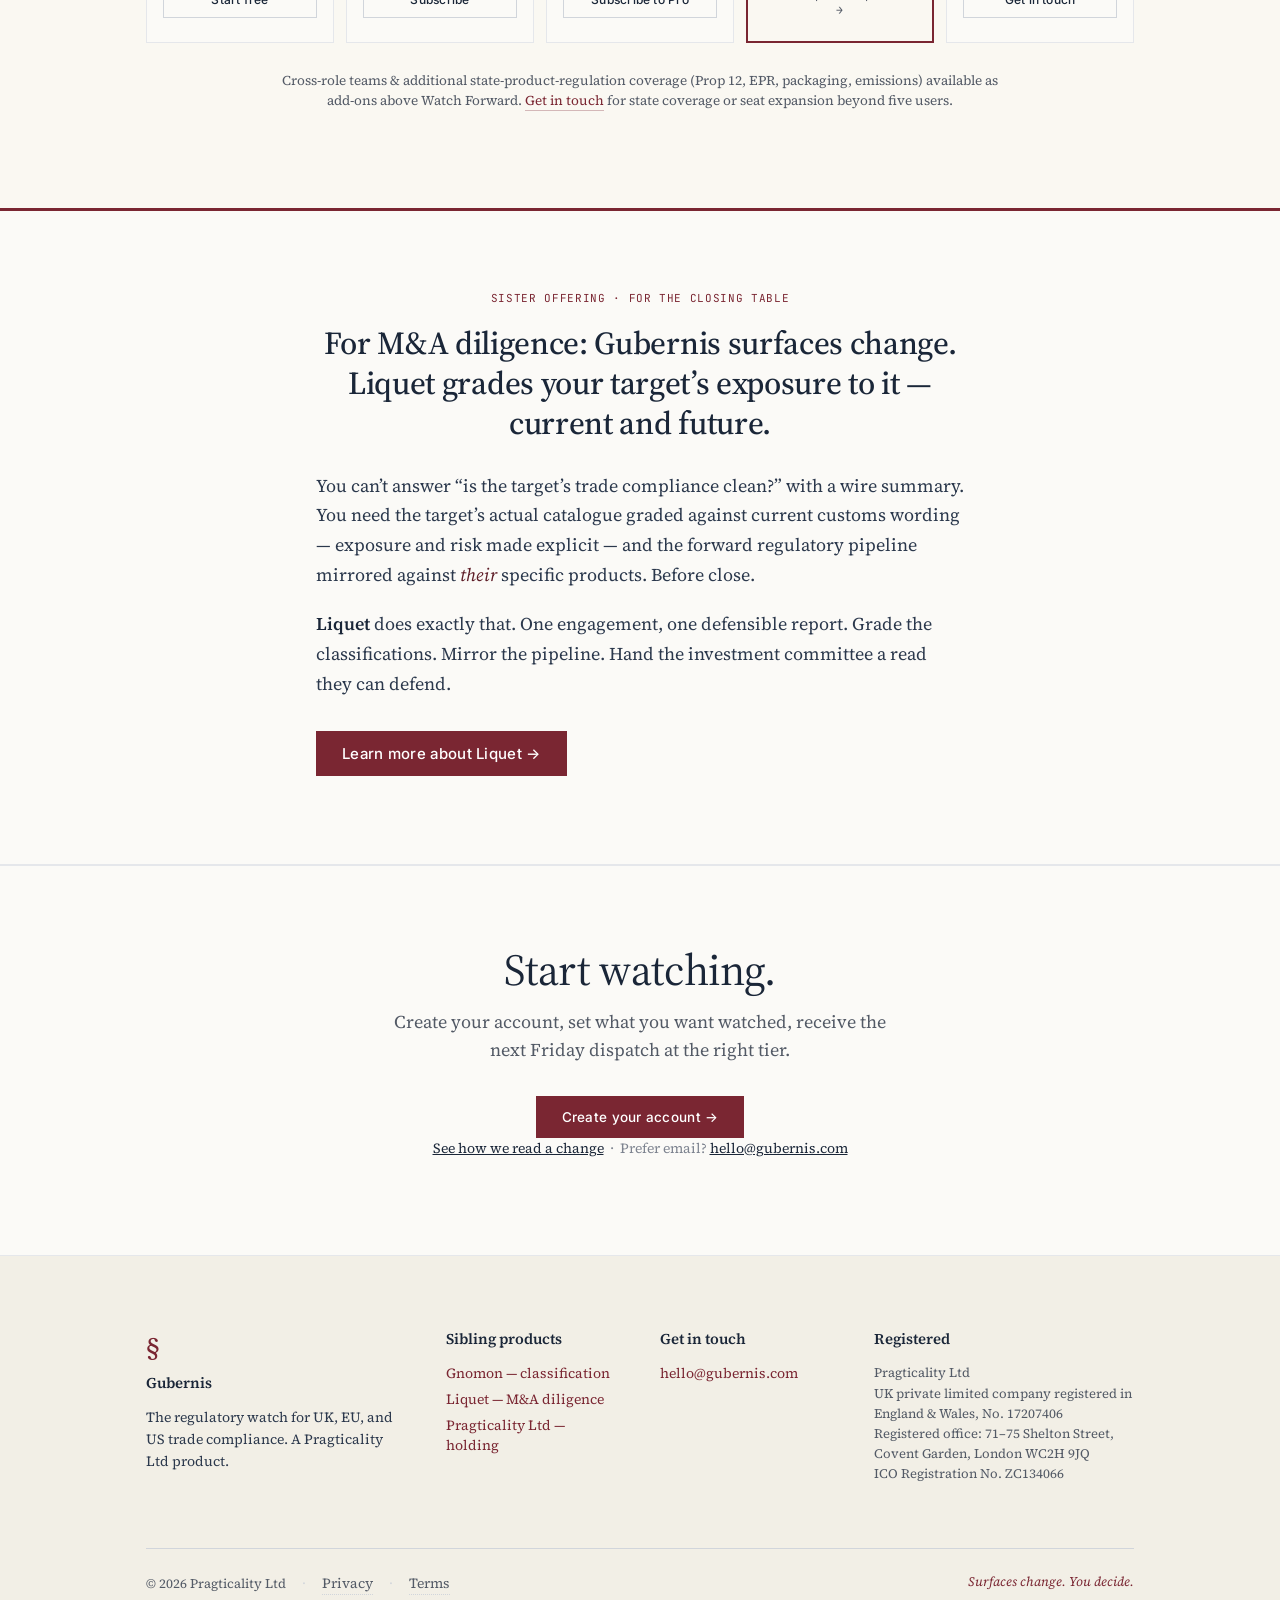
==== commit 5f56541f: "Revert this-week card-block edit (9023733) — cards publish via operator-console approval, not this b" ====
--- a/index.html
+++ b/index.html
@@ -147,38 +147,39 @@
 
       <article class="card ambiguous">
         <span class="watch-flag">§ ambiguity flag</span>
-        <div class="ts">28 Oct 2026 · US USTR</div>
-        <div class="id">USTR-SECTION-301-CHINA</div>
-        <h3 class="card-title">USTR Section 301 — China-Targeting the Maritime, Logistics, and Shipbuilding Sectors for Dominance</h3>
-        <p class="card-summary">USTR has proposed a further two-month suspension of action in its Section 301 investigation into China's maritime, logistics and shipbuilding sectors, after a one-year suspension in November 2025. Whether port fees or sector-specific tariffs take effect, and when, turns on that modification.</p>
+        <div class="ts">11 Jun 2026 · US Congress</div>
+        <div class="id">CONGRESS-119-HR-3028</div>
+        <h3 class="card-title">HR 3028 (119): Duty Drawback Clarification Act</h3>
+        <p class="card-summary">A Duty Drawback Clarification Act has advanced to a second version in the US House — active, not parked. "Clarification" cuts both ways: it can codify existing practice or shift the line on what's claimable. Importers and exporters running drawback programmes should read the bill text against current claim assumptions before treating the change as procedural.</p>
         <div class="card-tags">
           <span class="tag">US</span>
-          <span class="tag">trade defence</span>
+          <span class="tag">tariff</span>
           <span class="tag sev">substantive · grey edge</span>
         </div>
       </article>
 
       <article class="card">
-        <div class="ts">26 Oct 2026 · EU EUR-Lex</div>
-        <div class="id">EURLEX-32026D2366</div>
-        <h3 class="card-title">Council Decision (CFSP) 2026/2366 of 26 October 2026 amending Decision (CFSP) 2022/338 on an assistance measure under the European Peace Facility for the supply to the Ukrainian Armed Forces of military equipment</h3>
-        <p class="card-summary">The Council has raised the financial reference amount for EPF Decision (CFSP) 2022/338 — funding supply of lethal military equipment to Ukraine's armed forces — by €2.18 billion, to €8.10 billion: a signal of sustained materiel support, not a new compliance obligation.</p>
+        <div class="ts">11 Jun 2026 · US Congress</div>
+        <div class="id">CONGRESS-119-HR-4505</div>
+        <h3 class="card-title">HR 4505 (119): Export Controls Enforcement Act</h3>
+        <p class="card-summary">An Export Controls Enforcement Act has been introduced in the US House. Enforcement-side bills shift the cost of a compliance failure rather than the rules being enforced — exporters with EAR or ITAR exposure should track this one through committee, since the markup is what determines whether it lands with teeth.</p>
+        <div class="card-tags">
+          <span class="tag">US</span>
+          <span class="tag">export control</span>
+          <span class="tag sev">substantive</span>
+        </div>
+      </article>
+
+      <article class="card ambiguous">
+        <span class="watch-flag">§ ambiguity flag</span>
+        <div class="ts">09 Jun 2026 · EU EUR-Lex</div>
+        <div class="id">EURLEX-32026D1283</div>
+        <h3 class="card-title">Commission Decision (EU) 2026/1283 of 9 June 2026 establishing the Battery Booster Facility and serving as financing decision for 2026</h3>
+        <p class="card-summary">A Commission Decision has established the EU Battery Booster Facility — an industrial-support instrument for the bloc's battery supply chain. The grey edges sit in eligibility, provenance, and how the Facility's terms interact with existing obligations under the EU Battery Regulation. Battery-chain firms taking — or planning to take — support under it need a careful read of those interactions before treating funding access as straightforward.</p>
         <div class="card-tags">
           <span class="tag">EU</span>
-          <span class="tag">defence</span>
-          <span class="tag sev">substantive</span>
-        </div>
-      </article>
-
-      <article class="card">
-        <div class="ts">22 Oct 2026 · UK HMRC</div>
-        <div class="id">HMRC-NEWS-9470</div>
-        <h3 class="card-title">Update to Simplified Procedure Value – 22 October 2026</h3>
-        <p class="card-summary">HMRC has refreshed the Simplified Procedure Values for Chapters 07 and 08 for the period 23 October to 5 November 2026. Importers valuing fresh produce on an SPV basis should apply the new figures for the fortnight; the previous schedule no longer holds.</p>
-        <div class="card-tags">
-          <span class="tag">UK</span>
-          <span class="tag">customs</span>
-          <span class="tag sev">substantive</span>
+          <span class="tag">trade</span>
+          <span class="tag sev">substantive · grey edge</span>
         </div>
       </article>
 
